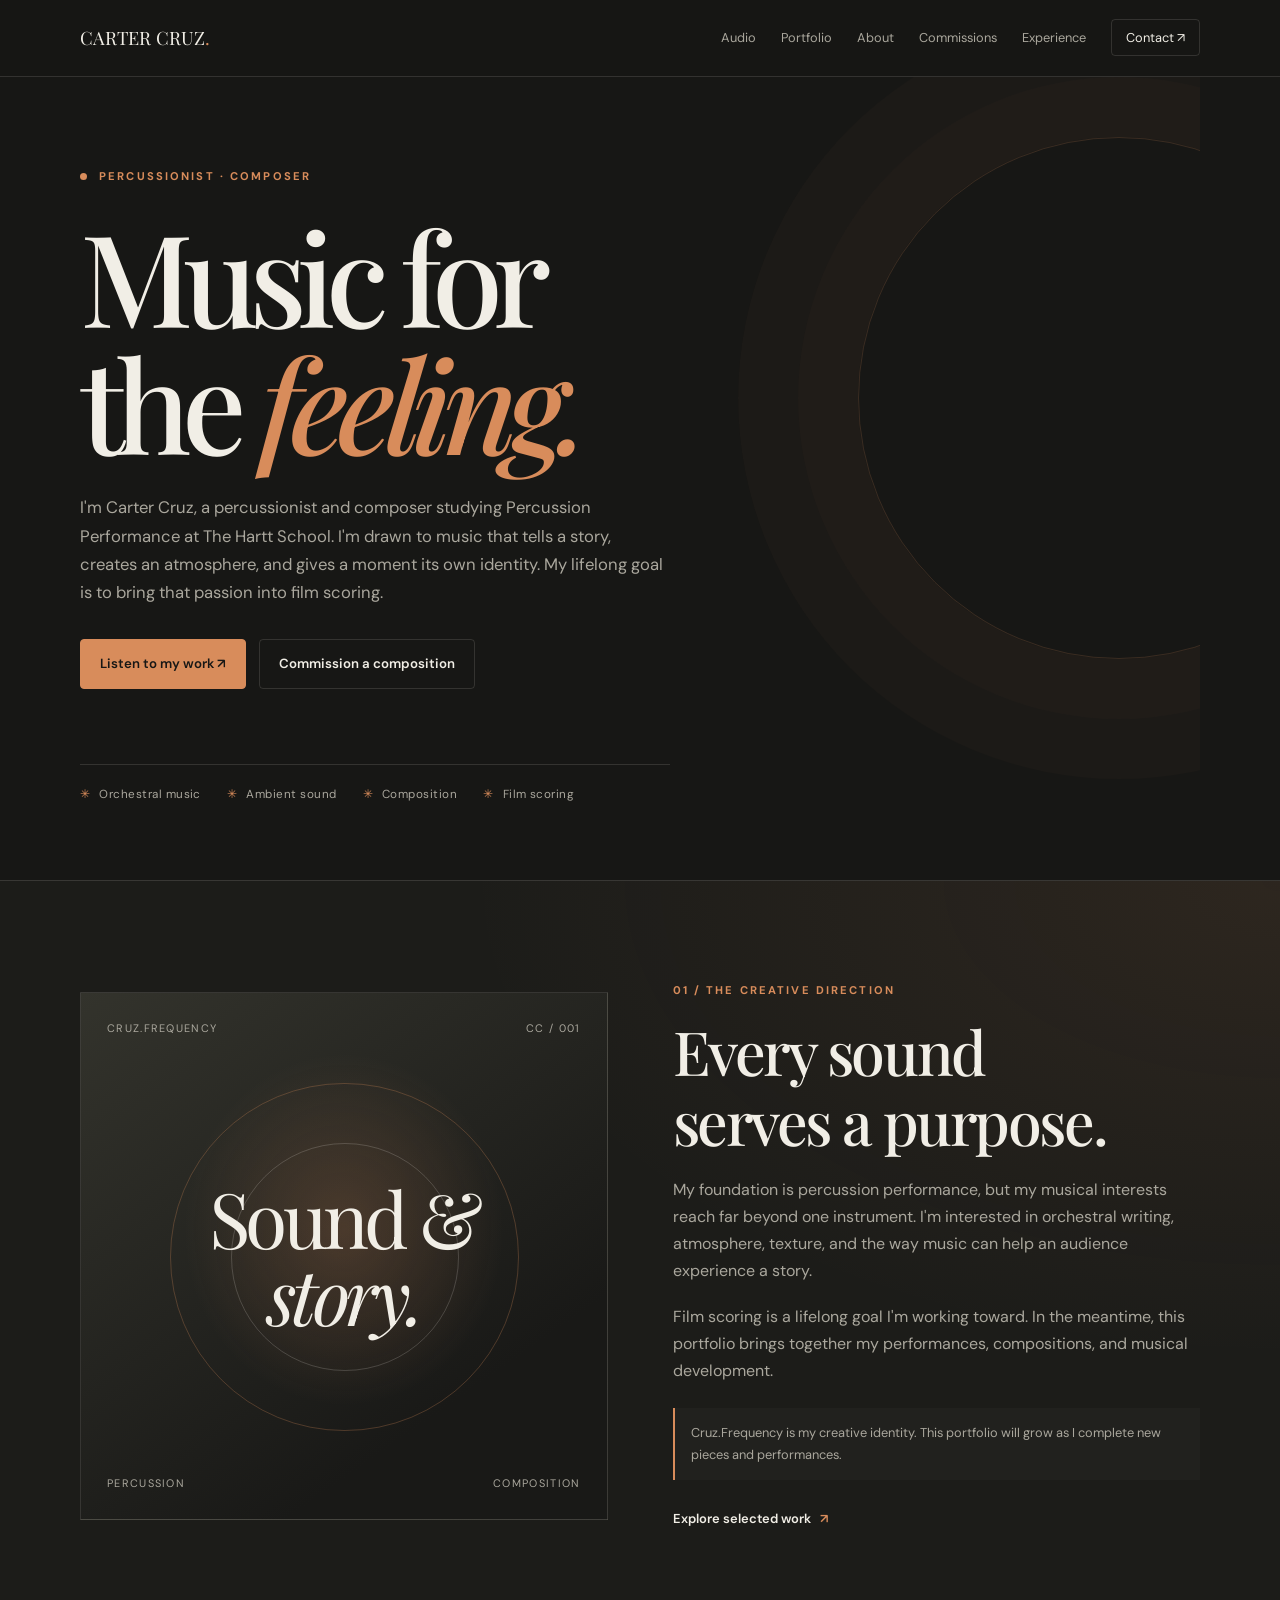
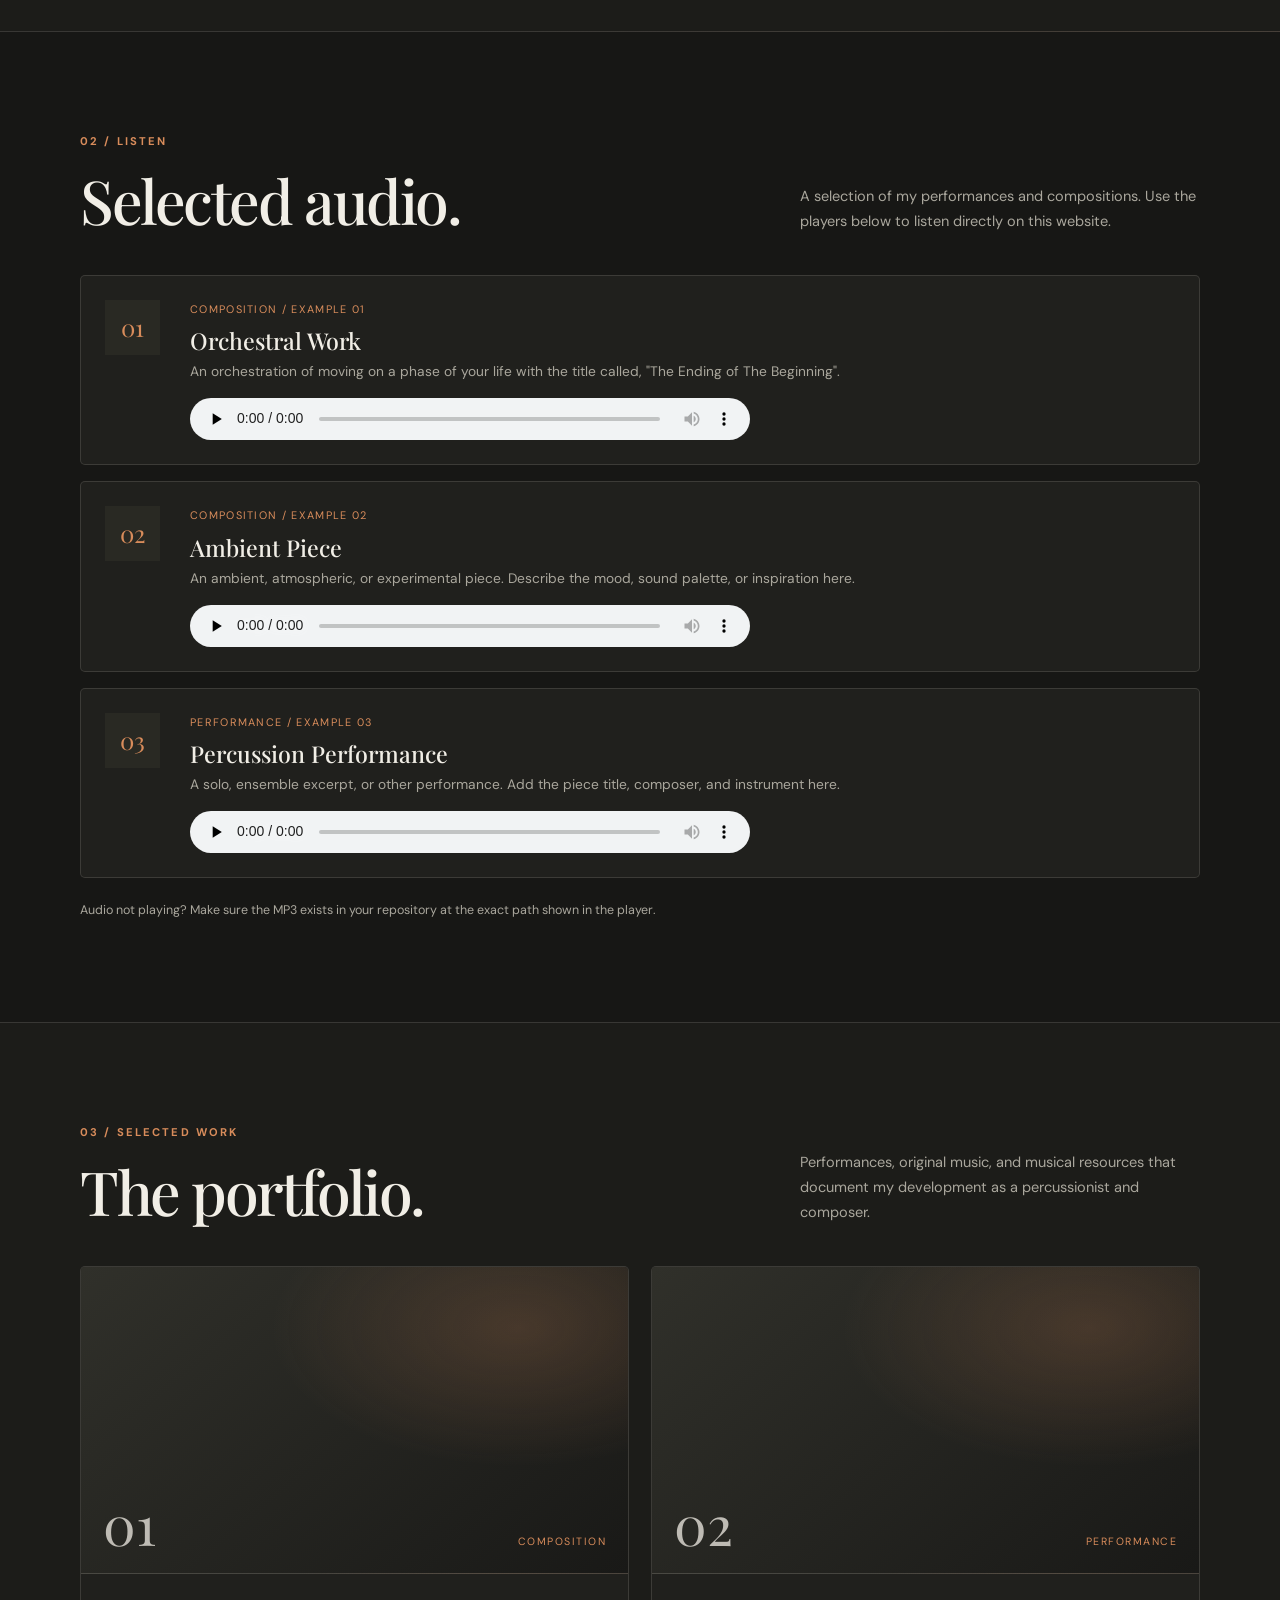
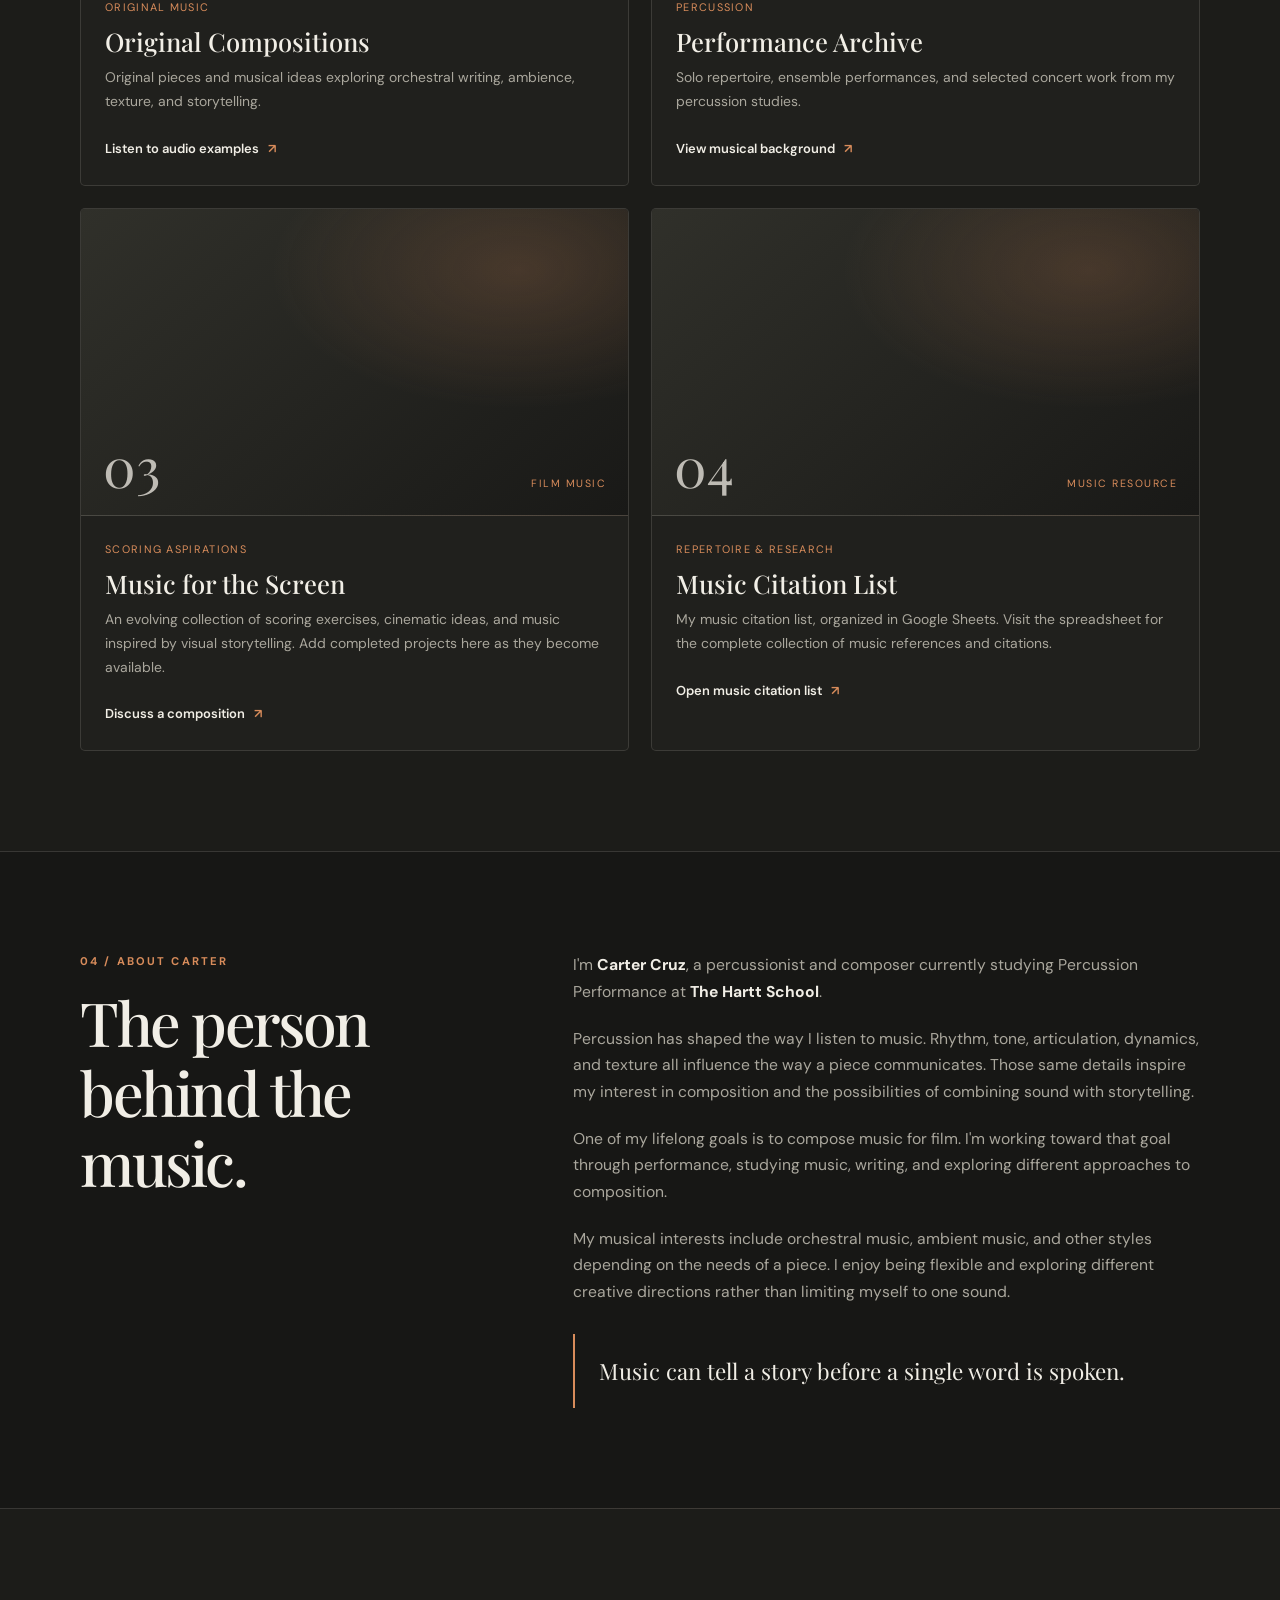
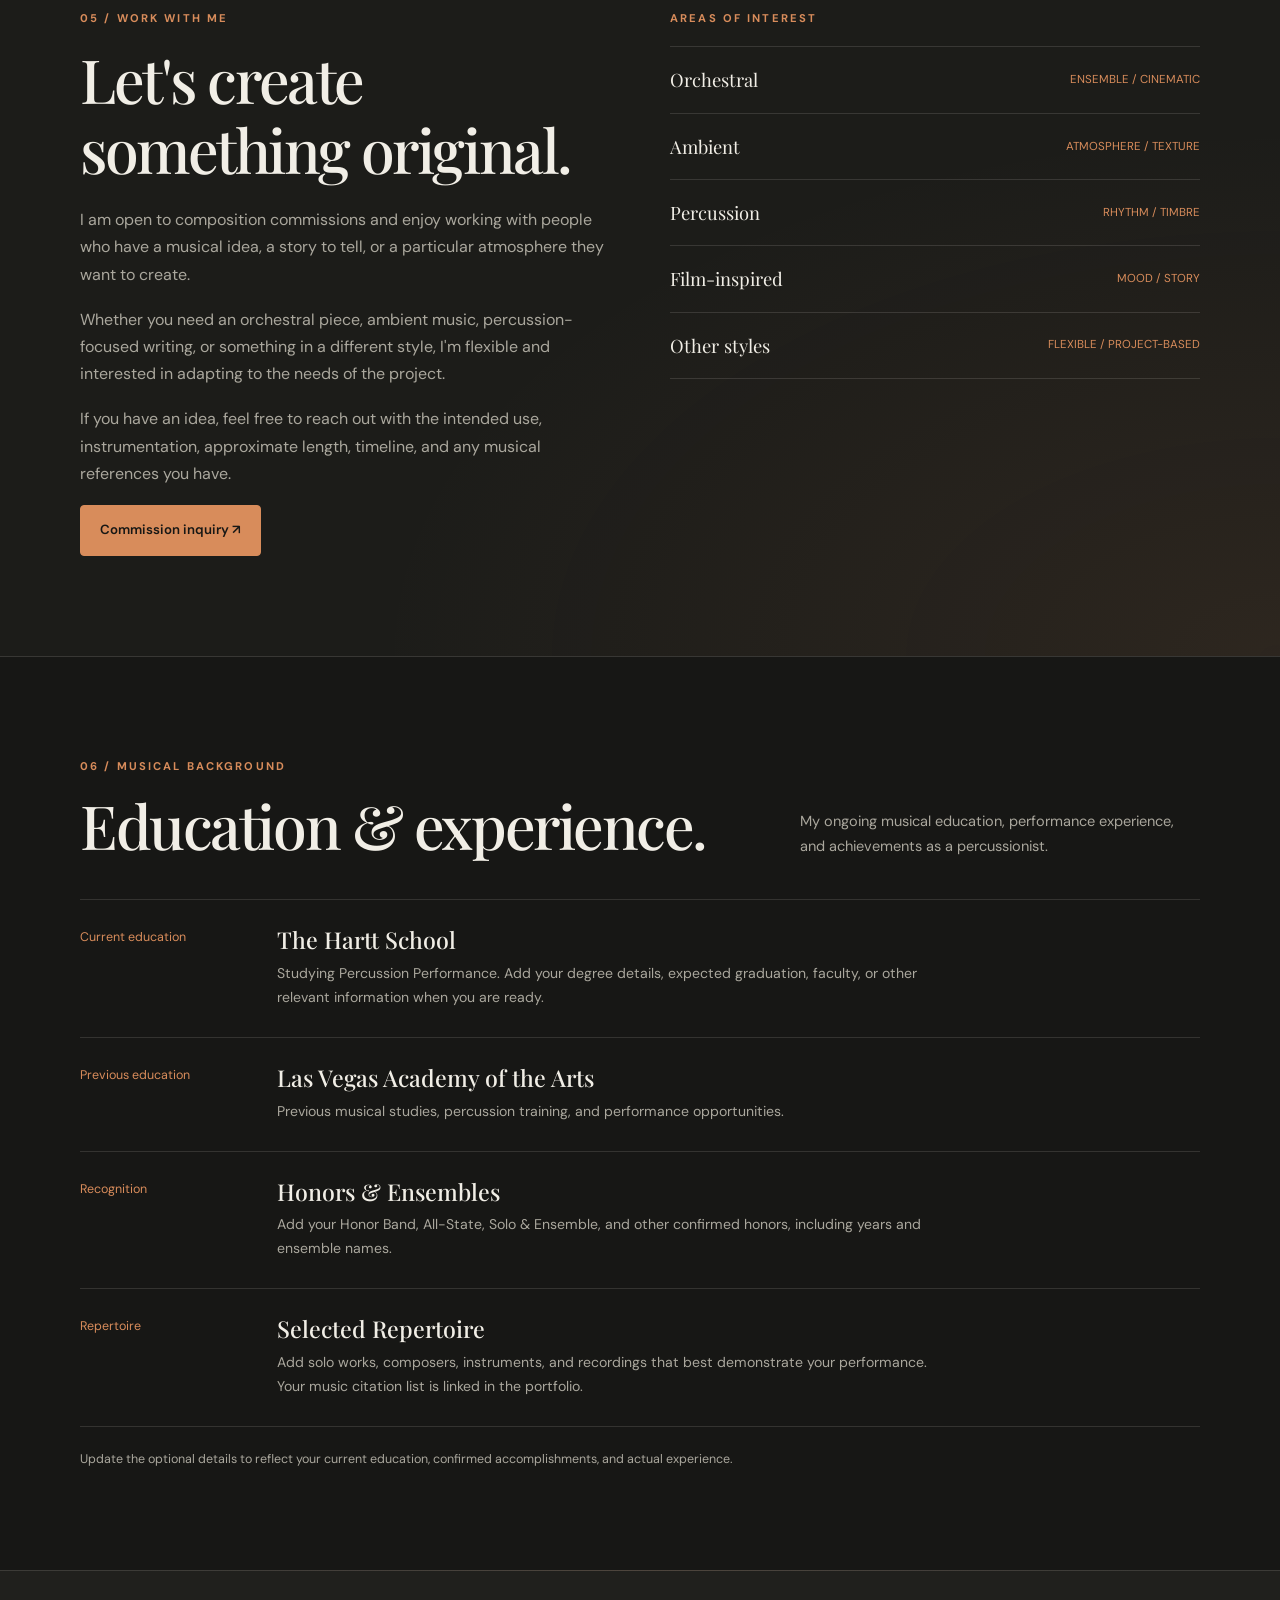
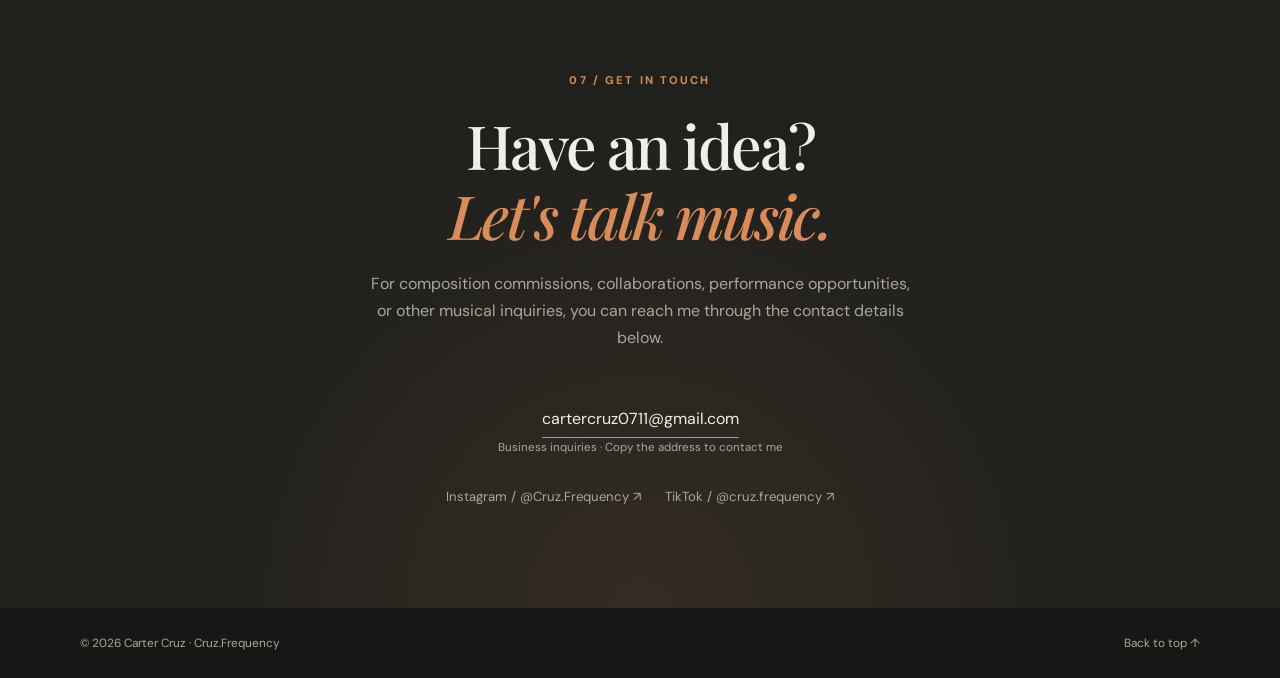
==== index.html @ 3d6b739b "Revise audio description for orchestral work Updated the description of the orchestral piece to refl" ====
<!DOCTYPE html>
<html lang="en">
<head>
  <meta charset="UTF-8">
  <meta name="viewport" content="width=device-width, initial-scale=1">
  <meta name="theme-color" content="#171715">

  <title>Carter Cruz | Percussionist & Composer</title>
  <meta name="description" content="Carter Cruz is a percussionist and composer studying at The Hartt School, exploring orchestral music, composition, and a future in film scoring.">

  <link rel="preconnect" href="https://fonts.googleapis.com">
  <link rel="preconnect" href="https://fonts.gstatic.com" crossorigin>
  <link href="https://fonts.googleapis.com/css2?family=DM+Sans:wght@400;500;600;700&family=Playfair+Display:ital,wght@0,500;0,600;0,700;1,500&display=swap" rel="stylesheet">

  <style>
    :root {
      --bg: #171715;
      --surface: #20201d;
      --surface2: #292923;
      --text: #f1eee6;
      --muted: #aaa79d;
      --accent: #d88c5b;
      --line: rgba(241,238,230,.13);
      --serif: "Playfair Display", Georgia, serif;
      --sans: "DM Sans", sans-serif;
      --width: 1120px;
    }

    * { box-sizing: border-box; margin: 0; padding: 0; }

    html {
      scroll-behavior: smooth;
      scroll-padding-top: 90px;
    }

    body {
      background: var(--bg);
      color: var(--text);
      font-family: var(--sans);
      line-height: 1.7;
      -webkit-font-smoothing: antialiased;
    }

    a { color: inherit; text-decoration: none; }

    a:focus-visible, button:focus-visible {
      outline: 2px solid var(--accent);
      outline-offset: 5px;
    }

    .container {
      width: min(var(--width), calc(100% - 48px));
      margin-inline: auto;
    }

    .eyebrow {
      color: var(--accent);
      text-transform: uppercase;
      letter-spacing: .19em;
      font-size: .7rem;
      font-weight: 700;
    }

    h1, h2, h3 { font-weight: 500; line-height: 1.15; }
    h1, h2, .serif { font-family: var(--serif); }

    h2 {
      font-size: clamp(2.2rem, 5vw, 3.8rem);
      letter-spacing: -.04em;
    }

    .section { padding: 100px 0; }
    .muted { color: var(--muted); }
    .accent { color: var(--accent); }

    /* Navigation */

    .site-header {
      position: sticky;
      top: 0;
      z-index: 10;
      background: rgba(23,23,21,.94);
      backdrop-filter: blur(16px);
      border-bottom: 1px solid var(--line);
    }

    .nav {
      min-height: 76px;
      display: flex;
      align-items: center;
      justify-content: space-between;
      gap: 24px;
    }

    .brand {
      font-family: var(--serif);
      font-size: 1.15rem;
      white-space: nowrap;
    }

    .brand span { color: var(--accent); }

    .nav-links {
      display: flex;
      align-items: center;
      gap: 25px;
      list-style: none;
      color: var(--muted);
      font-size: .8rem;
    }

    .nav-links a:hover, .social-link:hover { color: var(--accent); }

    .nav-links .nav-contact {
      border: 1px solid var(--line);
      padding: 9px 14px;
      border-radius: 4px;
      color: var(--text);
    }

    .menu-toggle {
      display: none;
      border: 1px solid var(--line);
      border-radius: 4px;
      padding: 8px 12px;
      background: transparent;
      color: var(--text);
      cursor: pointer;
    }

    /* Hero */

    .hero {
      min-height: 680px;
      display: flex;
      align-items: center;
      position: relative;
      overflow: hidden;
      padding-top: 90px;
      padding-bottom: 75px;
    }

    .hero::before {
      content: "";
      position: absolute;
      width: 520px;
      height: 520px;
      right: -180px;
      top: 60px;
      border: 1px solid rgba(216,140,91,.18);
      border-radius: 50%;
      box-shadow: 0 0 0 60px rgba(216,140,91,.025),
                  0 0 0 120px rgba(216,140,91,.018);
      pointer-events: none;
    }

    .hero-content { max-width: 900px; position: relative; z-index: 1; }

    .hero-kicker {
      display: flex;
      align-items: center;
      gap: 12px;
      margin-bottom: 26px;
    }

    .status-dot {
      width: 7px;
      height: 7px;
      background: var(--accent);
      border-radius: 50%;
    }

    .hero h1 {
      font-size: clamp(4rem, 10vw, 8rem);
      letter-spacing: -.075em;
      line-height: .99;
      margin-bottom: 28px;
    }

    .hero h1 em, .contact h2 em {
      color: var(--accent);
      font-weight: 500;
    }

    .hero-description {
      max-width: 590px;
      color: var(--muted);
      font-size: 1.04rem;
      margin-bottom: 32px;
    }

    .button-row {
      display: flex;
      flex-wrap: wrap;
      align-items: center;
      gap: 13px;
    }

    .button {
      display: inline-flex;
      align-items: center;
      justify-content: center;
      gap: 10px;
      padding: 13px 19px;
      border: 1px solid var(--line);
      border-radius: 4px;
      font-size: .83rem;
      font-weight: 600;
      transition: transform .2s, background .2s;
    }

    .button:hover { transform: translateY(-2px); }

    .button-primary {
      background: var(--accent);
      color: #171715;
      border-color: var(--accent);
    }

    .button-primary:hover { background: #e8a476; }

    .hero-bottom {
      margin-top: 75px;
      padding-top: 20px;
      border-top: 1px solid var(--line);
      display: flex;
      flex-wrap: wrap;
      gap: 15px 26px;
    }

    .hero-bottom span {
      color: var(--muted);
      font-size: .73rem;
      letter-spacing: .04em;
    }

    .hero-bottom span::before {
      content: "✳";
      color: var(--accent);
      margin-right: 9px;
    }

    /* Section headings */

    .section-heading {
      display: flex;
      align-items: end;
      justify-content: space-between;
      gap: 28px;
      margin-bottom: 40px;
    }

    .section-heading h2 { margin-top: 14px; }

    .section-heading > p {
      max-width: 400px;
      color: var(--muted);
      font-size: .91rem;
    }

    /* Featured composition */

    .featured {
      background:
        radial-gradient(ellipse at 100% 0%, rgba(216,140,91,.09), transparent 45%),
        #1c1c19;
      border-block: 1px solid var(--line);
    }

    .featured-grid {
      display: grid;
      grid-template-columns: 1fr 1fr;
      gap: 65px;
      align-items: center;
    }

    .featured-art {
      aspect-ratio: 1 / 1;
      padding: 26px;
      display: flex;
      flex-direction: column;
      justify-content: space-between;
      position: relative;
      overflow: hidden;
      background:
        radial-gradient(ellipse at 50% 45%, rgba(216,140,91,.22), transparent 43%),
        linear-gradient(145deg, #33332c, #191917 75%);
      border: 1px solid var(--line);
    }

    .featured-art::before, .featured-art::after {
      content: "";
      position: absolute;
      width: 66%;
      aspect-ratio: 1;
      left: 17%;
      top: 17%;
      border: 1px solid rgba(216,140,91,.27);
      border-radius: 50%;
    }

    .featured-art::after {
      width: 43%;
      left: 28.5%;
      top: 28.5%;
      border-color: rgba(241,238,230,.18);
    }

    .art-top, .art-bottom {
      position: relative;
      z-index: 1;
      display: flex;
      justify-content: space-between;
      gap: 12px;
      color: var(--muted);
      font-size: .68rem;
      letter-spacing: .12em;
      text-transform: uppercase;
    }

    .art-center {
      position: relative;
      z-index: 1;
      font-family: var(--serif);
      font-size: clamp(2.7rem, 6vw, 5rem);
      line-height: 1;
      letter-spacing: -.06em;
      text-align: center;
    }

    .featured-copy h2 { margin: 16px 0 20px; }

    .featured-copy > p:not(.eyebrow) {
      color: var(--muted);
      margin-bottom: 18px;
    }

    .note {
      margin: 24px 0;
      padding: 14px 16px;
      background: rgba(255,255,255,.025);
      border-left: 2px solid var(--accent);
      color: var(--muted);
      font-size: .8rem;
    }

    /* Audio portfolio */

    .audio-list {
      display: grid;
      grid-template-columns: 1fr;
      gap: 16px;
    }

    .audio-card {
      display: grid;
      grid-template-columns: 65px 1fr;
      gap: 20px;
      padding: 24px;
      background: var(--surface);
      border: 1px solid var(--line);
      border-radius: 5px;
      align-items: start;
    }

    .audio-number {
      width: 55px;
      height: 55px;
      display: grid;
      place-items: center;
      background: var(--surface2);
      color: var(--accent);
      font-family: var(--serif);
      font-size: 1.5rem;
    }

    .audio-info h3 {
      font-family: var(--serif);
      font-size: 1.45rem;
      margin-bottom: 5px;
    }

    .audio-meta {
      color: var(--accent);
      font-size: .68rem;
      letter-spacing: .12em;
      text-transform: uppercase;
      margin-bottom: 10px;
    }

    .audio-info > p:not(.audio-meta) {
      color: var(--muted);
      font-size: .86rem;
      margin-bottom: 15px;
    }

    audio {
      display: block;
      width: 100%;
      max-width: 560px;
      height: 42px;
      accent-color: var(--accent);
    }

    .audio-help {
      color: var(--muted);
      font-size: .78rem;
      margin-top: 22px;
    }

    /* General project cards */

    .portfolio {
      background: #1c1c19;
      border-block: 1px solid var(--line);
    }

    .project-grid {
      display: grid;
      grid-template-columns: repeat(2, minmax(0, 1fr));
      gap: 22px;
    }

    .project {
      overflow: hidden;
      background: var(--surface);
      border: 1px solid var(--line);
      border-radius: 5px;
      transition: border-color .2s, transform .2s;
    }

    .project:hover {
      border-color: rgba(216,140,91,.55);
      transform: translateY(-3px);
    }

    .project-art {
      aspect-ratio: 16 / 9;
      padding: 22px;
      display: flex;
      align-items: end;
      justify-content: space-between;
      background:
        radial-gradient(ellipse at 80% 20%, rgba(216,140,91,.2), transparent 40%),
        linear-gradient(140deg, #30302a, #191917);
      border-bottom: 1px solid var(--line);
    }

    .project-number {
      font-family: var(--serif);
      font-size: 3.4rem;
      line-height: 1;
      color: rgba(241,238,230,.75);
    }

    .project-type {
      color: var(--accent);
      font-size: .66rem;
      letter-spacing: .14em;
      text-transform: uppercase;
    }

    .project-body { padding: 24px; }

    .project-meta {
      color: var(--accent);
      font-size: .68rem;
      letter-spacing: .12em;
      text-transform: uppercase;
    }

    .project h3 {
      font-family: var(--serif);
      font-size: 1.6rem;
      margin: 10px 0;
    }

    .project-body > p:not(.project-meta) {
      color: var(--muted);
      font-size: .87rem;
      margin-bottom: 20px;
    }

    .text-link {
      display: inline-flex;
      align-items: center;
      gap: 9px;
      font-size: .81rem;
      font-weight: 600;
    }

    .text-link span {
      color: var(--accent);
      transition: transform .2s;
    }

    .text-link:hover span { transform: translateX(4px); }

    /* About */

    .about-grid {
      display: grid;
      grid-template-columns: .8fr 1.2fr;
      gap: 75px;
      align-items: start;
    }

    .about-copy p {
      color: var(--muted);
      font-size: .98rem;
      margin-bottom: 20px;
    }

    .about-copy strong { color: var(--text); }

    .about-quote {
      margin-top: 28px;
      padding: 20px 0 20px 24px;
      border-left: 2px solid var(--accent);
      font-family: var(--serif);
      font-size: 1.4rem;
      line-height: 1.55;
    }

    /* Commissions */

    .commissions {
      background:
        radial-gradient(ellipse at 100% 100%, rgba(216,140,91,.09), transparent 50%),
        #1c1c19;
      border-block: 1px solid var(--line);
    }

    .commission-grid {
      display: grid;
      grid-template-columns: 1fr 1fr;
      gap: 60px;
      align-items: start;
    }

    .commission-copy h2 { margin: 16px 0 22px; }

    .commission-copy > p:not(.eyebrow) {
      color: var(--muted);
      margin-bottom: 18px;
    }

    .specialty-list {
      display: grid;
      gap: 0;
      border-top: 1px solid var(--line);
    }

    .specialty {
      padding: 17px 0;
      border-bottom: 1px solid var(--line);
      display: flex;
      justify-content: space-between;
      align-items: center;
      gap: 15px;
    }

    .specialty span:first-child {
      font-family: var(--serif);
      font-size: 1.15rem;
    }

    .specialty span:last-child {
      color: var(--accent);
      font-size: .72rem;
      text-align: right;
    }

    /* Experience */

    .experience-list { border-top: 1px solid var(--line); }

    .experience-item {
      display: grid;
      grid-template-columns: 165px 1fr;
      gap: 32px;
      padding: 27px 0;
      border-bottom: 1px solid var(--line);
    }

    .experience-label {
      color: var(--accent);
      font-size: .78rem;
    }

    .experience-item h3 {
      font-family: var(--serif);
      font-size: 1.45rem;
      margin-bottom: 8px;
    }

    .experience-item p {
      color: var(--muted);
      font-size: .88rem;
      max-width: 680px;
    }

    .credentials-note {
      margin-top: 22px;
      color: var(--muted);
      font-size: .78rem;
    }

    /* Contact */

    .contact {
      background:
        radial-gradient(ellipse at 50% 100%, rgba(216,140,91,.11), transparent 55%),
        #20201d;
      border-top: 1px solid var(--line);
      text-align: center;
    }

    .contact-inner { max-width: 750px; margin: auto; }

    .contact h2 { margin: 20px 0; }

    .contact-inner > p:not(.eyebrow) {
      max-width: 550px;
      margin: 0 auto 26px;
      color: var(--muted);
    }

    .contact .button-row { justify-content: center; }

    .business-email {
      display: inline-block;
      color: var(--text);
      border-bottom: 1px solid var(--accent);
      padding: 5px 0;
      margin-top: 23px;
      font-size: 1rem;
      user-select: text;
      overflow-wrap: anywhere;
    }

    .email-caption {
      color: var(--muted);
      font-size: .72rem;
      margin-top: 6px;
    }

    .social-links {
      display: flex;
      flex-wrap: wrap;
      justify-content: center;
      gap: 24px;
      margin-top: 28px;
    }

    .social-link {
      color: var(--muted);
      font-size: .82rem;
    }

    /* Footer */

    footer {
      padding: 25px 0;
      color: var(--muted);
      font-size: .74rem;
    }

    .footer-inner {
      display: flex;
      align-items: center;
      justify-content: space-between;
      gap: 20px;
    }

    .footer-inner a:hover { color: var(--accent); }

    /* Mobile */

    @media (max-width: 760px) {
      .container { width: calc(100% - 36px); }
      .section { padding: 72px 0; }
      .nav { min-height: 68px; }

      .menu-toggle { display: block; }

      .nav-links {
        display: none;
        position: absolute;
        top: 68px;
        left: 0;
        right: 0;
        padding: 24px;
        flex-direction: column;
        align-items: stretch;
        gap: 20px;
        background: var(--bg);
        border-bottom: 1px solid var(--line);
      }

      .nav-links.open { display: flex; }
      .nav-links .nav-contact { display: block; text-align: center; }

      .hero { min-height: auto; padding-top: 100px; }

      .hero::before {
        width: 320px;
        height: 320px;
        right: -235px;
        top: 75px;
      }

      .hero h1 { font-size: clamp(3.4rem, 13vw, 5.5rem); }

      .hero-bottom { margin-top: 55px; }

      .section-heading {
        flex-direction: column;
        align-items: start;
      }

      .featured-grid, .commission-grid, .about-grid {
        grid-template-columns: 1fr;
        gap: 32px;
      }

      .featured-art { max-width: 500px; width: 100%; margin: auto; }
      .project-grid { grid-template-columns: 1fr; }

      .audio-card {
        grid-template-columns: 44px 1fr;
        gap: 14px;
        padding: 17px;
      }

      .audio-number {
        width: 42px;
        height: 42px;
        font-size: 1.2rem;
      }

      .experience-item {
        grid-template-columns: 1fr;
        gap: 8px;
      }

      .footer-inner { flex-direction: column; align-items: start; }
    }

    @media (prefers-reduced-motion: reduce) {
      html { scroll-behavior: auto; }
      *, *::before, *::after { transition: none !important; }
    }
  </style>
</head>

<body>

  <header class="site-header">
    <nav class="nav container" aria-label="Main navigation">
      <a class="brand" href="#home">CARTER CRUZ<span>.</span></a>

      <button class="menu-toggle" id="menuToggle"
        aria-expanded="false" aria-controls="navLinks" type="button">
        Menu
      </button>

      <ul class="nav-links" id="navLinks">
        <li><a href="#studio">Audio</a></li>
        <li><a href="#portfolio">Portfolio</a></li>
        <li><a href="#about">About</a></li>
        <li><a href="#commissions">Commissions</a></li>
        <li><a href="#experience">Experience</a></li>
        <li><a class="nav-contact" href="#contact">Contact ↗</a></li>
      </ul>
    </nav>
  </header>

  <main>

    <!-- HERO -->
    <section class="hero container" id="home">
      <div class="hero-content">
        <div class="hero-kicker eyebrow">
          <span class="status-dot"></span>
          Percussionist · Composer
        </div>

        <h1>
          Music for<br>
          the <em>feeling.</em>
        </h1>

        <p class="hero-description">
          I'm Carter Cruz, a percussionist and composer studying
          Percussion Performance at The Hartt School. I'm drawn to
          music that tells a story, creates an atmosphere, and gives
          a moment its own identity. My lifelong goal is to bring
          that passion into film scoring.
        </p>

        <div class="button-row">
          <a class="button button-primary" href="#studio">
            Listen to my work ↗
          </a>
          <a class="button" href="#commissions">
            Commission a composition
          </a>
        </div>

        <div class="hero-bottom">
          <span>Orchestral music</span>
          <span>Ambient sound</span>
          <span>Composition</span>
          <span>Film scoring</span>
        </div>
      </div>
    </section>

    <!-- FEATURED INTRODUCTION -->
    <section class="section featured">
      <div class="container featured-grid">
        <div class="featured-art" aria-label="Abstract portfolio artwork">
          <div class="art-top">
            <span>Cruz.Frequency</span>
            <span>CC / 001</span>
          </div>
          <div class="art-center">Sound &<br><em>story.</em></div>
          <div class="art-bottom">
            <span>Percussion</span>
            <span>Composition</span>
          </div>
        </div>

        <div class="featured-copy">
          <p class="eyebrow">01 / The creative direction</p>
          <h2>Every sound<br>serves a purpose.</h2>

          <p>
            My foundation is percussion performance, but my musical
            interests reach far beyond one instrument. I'm interested
            in orchestral writing, atmosphere, texture, and the way
            music can help an audience experience a story.
          </p>

          <p>
            Film scoring is a lifelong goal I'm working toward.
            In the meantime, this portfolio brings together my
            performances, compositions, and musical development.
          </p>

          <div class="note">
            Cruz.Frequency is my creative identity. This portfolio
            will grow as I complete new pieces and performances.
          </div>

          <a class="text-link" href="#portfolio">
            Explore selected work <span>↗</span>
          </a>
        </div>
      </div>
    </section>

    <!-- AUDIO PLAYERS -->
    <section class="section container" id="studio">
      <div class="section-heading">
        <div>
          <p class="eyebrow">02 / Listen</p>
          <h2>Selected audio.</h2>
        </div>
        <p>
          A selection of my performances and compositions.
          Use the players below to listen directly on this website.
        </p>
      </div>

      <div class="audio-list">

        <!-- AUDIO EXAMPLE 1
             Put your MP3 in the audio folder.
             Change the src filename to match your file. -->
        <article class="audio-card">
          <div class="audio-number">01</div>
          <div class="audio-info">
            <p class="audio-meta">Composition / Example 01</p>
            <h3>Orchestral Work</h3>
            <p>
              An orchestration of moving on a phase of your life
              with the title called, "The Ending of The Beginning".
            </p>
            <audio controls preload="none">
              <source src="The Ending of The Beginning.mp3" type="audio/mpeg">
              Your browser does not support audio playback.
              <a href="audio/orchestral-example.mp3">Play or download the audio</a>.
            </audio>
          </div>
        </article>

        <!-- AUDIO EXAMPLE 2 -->
        <article class="audio-card">
          <div class="audio-number">02</div>
          <div class="audio-info">
            <p class="audio-meta">Composition / Example 02</p>
            <h3>Ambient Piece</h3>
            <p>
              An ambient, atmospheric, or experimental piece.
              Describe the mood, sound palette, or inspiration here.
            </p>
            <audio controls preload="none">
              <source src="audio/ambient-example.mp3" type="audio/mpeg">
              Your browser does not support audio playback.
              <a href="audio/ambient-example.mp3">Play or download the audio</a>.
            </audio>
          </div>
        </article>

        <!-- AUDIO EXAMPLE 3 -->
        <article class="audio-card">
          <div class="audio-number">03</div>
          <div class="audio-info">
            <p class="audio-meta">Performance / Example 03</p>
            <h3>Percussion Performance</h3>
            <p>
              A solo, ensemble excerpt, or other performance.
              Add the piece title, composer, and instrument here.
            </p>
            <audio controls preload="none">
              <source src="audio/percussion-example.mp3" type="audio/mpeg">
              Your browser does not support audio playback.
              <a href="audio/percussion-example.mp3">Play or download the audio</a>.
            </audio>
          </div>
        </article>

      </div>

      <p class="audio-help">
        Audio not playing? Make sure the MP3 exists in your repository
        at the exact path shown in the player.
      </p>
    </section>

    <!-- PORTFOLIO -->
    <section class="section portfolio" id="portfolio">
      <div class="container">
        <div class="section-heading">
          <div>
            <p class="eyebrow">03 / Selected work</p>
            <h2>The portfolio.</h2>
          </div>
          <p>
            Performances, original music, and musical resources
            that document my development as a percussionist and composer.
          </p>
        </div>

        <div class="project-grid">

          <article class="project">
            <div class="project-art">
              <span class="project-number">01</span>
              <span class="project-type">Composition</span>
            </div>
            <div class="project-body">
              <p class="project-meta">Original music</p>
              <h3>Original Compositions</h3>
              <p>
                Original pieces and musical ideas exploring orchestral
                writing, ambience, texture, and storytelling.
              </p>
              <a class="text-link" href="#studio">
                Listen to audio examples <span>↗</span>
              </a>
            </div>
          </article>

          <article class="project">
            <div class="project-art">
              <span class="project-number">02</span>
              <span class="project-type">Performance</span>
            </div>
            <div class="project-body">
              <p class="project-meta">Percussion</p>
              <h3>Performance Archive</h3>
              <p>
                Solo repertoire, ensemble performances, and selected
                concert work from my percussion studies.
              </p>
              <a class="text-link" href="#experience">
                View musical background <span>↗</span>
              </a>
            </div>
          </article>

          <article class="project">
            <div class="project-art">
              <span class="project-number">03</span>
              <span class="project-type">Film music</span>
            </div>
            <div class="project-body">
              <p class="project-meta">Scoring aspirations</p>
              <h3>Music for the Screen</h3>
              <p>
                An evolving collection of scoring exercises, cinematic
                ideas, and music inspired by visual storytelling.
                Add completed projects here as they become available.
              </p>
              <a class="text-link" href="#commissions">
                Discuss a composition <span>↗</span>
              </a>
            </div>
          </article>

          <article class="project">
            <div class="project-art">
              <span class="project-number">04</span>
              <span class="project-type">Music resource</span>
            </div>
            <div class="project-body">
              <p class="project-meta">Repertoire & research</p>
              <h3>Music Citation List</h3>
              <p>
                My music citation list, organized in Google Sheets.
                Visit the spreadsheet for the complete collection
                of music references and citations.
              </p>
              <a class="text-link"
                 href="https://docs.google.com/spreadsheets/d/15oT3SRur-8u9ufpNJPtWyW6r4LO5r2bPsPlDtly7mJk/edit?gid=0#gid=0"
                 target="_blank" rel="noopener noreferrer">
                Open music citation list <span>↗</span>
              </a>
            </div>
          </article>

        </div>
      </div>
    </section>

    <!-- ABOUT -->
    <section class="section container" id="about">
      <div class="about-grid">
        <div>
          <p class="eyebrow">04 / About Carter</p>
          <h2 style="margin-top: 16px;">The person<br>behind the music.</h2>
        </div>

        <div class="about-copy">
          <!-- Expand or rewrite this biography whenever you are ready. -->
          <p>
            I'm <strong>Carter Cruz</strong>, a percussionist and composer
            currently studying Percussion Performance at
            <strong>The Hartt School</strong>.
          </p>

          <p>
            Percussion has shaped the way I listen to music. Rhythm,
            tone, articulation, dynamics, and texture all influence
            the way a piece communicates. Those same details inspire
            my interest in composition and the possibilities of
            combining sound with storytelling.
          </p>

          <p>
            One of my lifelong goals is to compose music for film.
            I'm working toward that goal through performance,
            studying music, writing, and exploring different
            approaches to composition.
          </p>

          <p>
            My musical interests include orchestral music, ambient
            music, and other styles depending on the needs of a piece.
            I enjoy being flexible and exploring different creative
            directions rather than limiting myself to one sound.
          </p>

          <div class="about-quote">
            Music can tell a story before a single word is spoken.
          </div>

          <!-- Add a longer personal biography here when ready. -->
        </div>
      </div>
    </section>

    <!-- COMPOSITIONS & COMMISSIONS -->
    <section class="section commissions" id="commissions">
      <div class="container commission-grid">
        <div class="commission-copy">
          <p class="eyebrow">05 / Work with me</p>
          <h2>Let's create<br>something original.</h2>

          <p>
            I am open to composition commissions and enjoy working
            with people who have a musical idea, a story to tell,
            or a particular atmosphere they want to create.
          </p>

          <p>
            Whether you need an orchestral piece, ambient music,
            percussion-focused writing, or something in a different
            style, I'm flexible and interested in adapting to the
            needs of the project.
          </p>

          <p>
            If you have an idea, feel free to reach out with the
            intended use, instrumentation, approximate length,
            timeline, and any musical references you have.
          </p>

          <a class="button button-primary" href="#contact">
            Commission inquiry ↗
          </a>
        </div>

        <div>
          <p class="eyebrow" style="margin-bottom: 18px;">
            Areas of interest
          </p>

          <div class="specialty-list">
            <div class="specialty">
              <span>Orchestral</span>
              <span>ENSEMBLE / CINEMATIC</span>
            </div>
            <div class="specialty">
              <span>Ambient</span>
              <span>ATMOSPHERE / TEXTURE</span>
            </div>
            <div class="specialty">
              <span>Percussion</span>
              <span>RHYTHM / TIMBRE</span>
            </div>
            <div class="specialty">
              <span>Film-inspired</span>
              <span>MOOD / STORY</span>
            </div>
            <div class="specialty">
              <span>Other styles</span>
              <span>FLEXIBLE / PROJECT-BASED</span>
            </div>
          </div>
        </div>
      </div>
    </section>

    <!-- EDUCATION & EXPERIENCE -->
    <section class="section container" id="experience">
      <div class="section-heading">
        <div>
          <p class="eyebrow">06 / Musical background</p>
          <h2>Education & experience.</h2>
        </div>
        <p>
          My ongoing musical education, performance experience,
          and achievements as a percussionist.
        </p>
      </div>

      <div class="experience-list">

        <article class="experience-item">
          <span class="experience-label">Current education</span>
          <div>
            <h3>The Hartt School</h3>
            <p>
              Studying Percussion Performance. Add your degree
              details, expected graduation, faculty, or other
              relevant information when you are ready.
            </p>
          </div>
        </article>

        <article class="experience-item">
          <span class="experience-label">Previous education</span>
          <div>
            <h3>Las Vegas Academy of the Arts</h3>
            <p>
              Previous musical studies, percussion training,
              and performance opportunities.
            </p>
          </div>
        </article>

        <article class="experience-item">
          <span class="experience-label">Recognition</span>
          <div>
            <h3>Honors & Ensembles</h3>
            <p>
              Add your Honor Band, All-State, Solo & Ensemble,
              and other confirmed honors, including years and
              ensemble names.
            </p>
          </div>
        </article>

        <article class="experience-item">
          <span class="experience-label">Repertoire</span>
          <div>
            <h3>Selected Repertoire</h3>
            <p>
              Add solo works, composers, instruments, and
              recordings that best demonstrate your performance.
              Your music citation list is linked in the portfolio.
            </p>
          </div>
        </article>

      </div>

      <p class="credentials-note">
        Update the optional details to reflect your current
        education, confirmed accomplishments, and actual experience.
      </p>
    </section>

    <!-- CONTACT -->
    <section class="section contact" id="contact">
      <div class="container contact-inner">
        <p class="eyebrow">07 / Get in touch</p>

        <h2>Have an idea?<br><em>Let's talk music.</em></h2>

        <p>
          For composition commissions, collaborations, performance
          opportunities, or other musical inquiries, you can reach
          me through the contact details below.
        </p>

        <div class="business-email">
          cartercruz0711@gmail.com
        </div>

        <p class="email-caption">
          Business inquiries · Copy the address to contact me
        </p>

        <div class="social-links">
          <a class="social-link"
             href="https://www.instagram.com/Cruz.Frequency/"
             target="_blank" rel="noopener noreferrer">
            Instagram / @Cruz.Frequency ↗
          </a>

          <a class="social-link"
             href="https://www.tiktok.com/@cruz.frequency"
             target="_blank" rel="noopener noreferrer">
            TikTok / @cruz.frequency ↗
          </a>
        </div>
      </div>
    </section>

  </main>

  <footer>
    <div class="container footer-inner">
      <p>© <span id="year"></span> Carter Cruz · Cruz.Frequency</p>
      <a href="#home">Back to top ↑</a>
    </div>
  </footer>

  <script>
    const menuToggle = document.getElementById("menuToggle");
    const navLinks = document.getElementById("navLinks");

    menuToggle.addEventListener("click", () => {
      const isOpen = navLinks.classList.toggle("open");
      menuToggle.setAttribute("aria-expanded", String(isOpen));
    });

    navLinks.querySelectorAll("a").forEach((link) => {
      link.addEventListener("click", () => {
        navLinks.classList.remove("open");
        menuToggle.setAttribute("aria-expanded", "false");
      });
    });

    document.getElementById("year").textContent =
      new Date().getFullYear();
  </script>

</body>
</html>
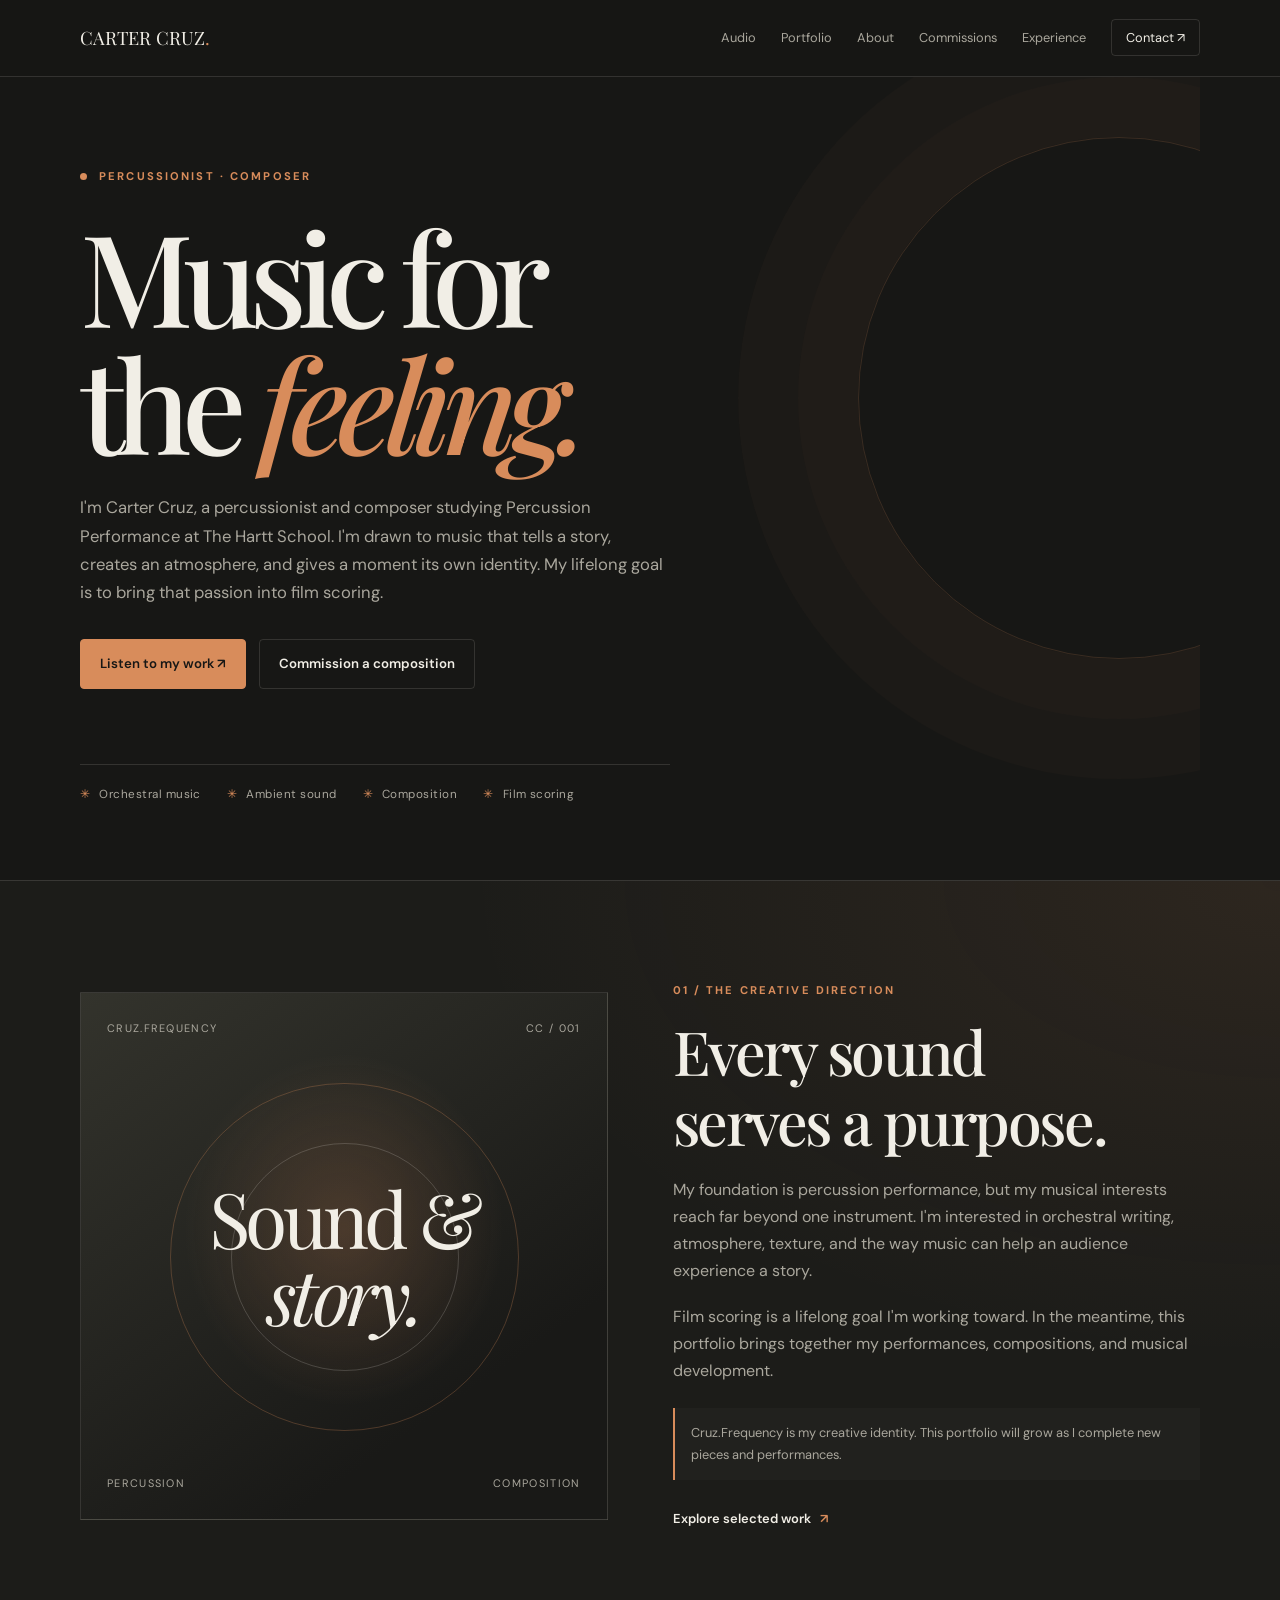
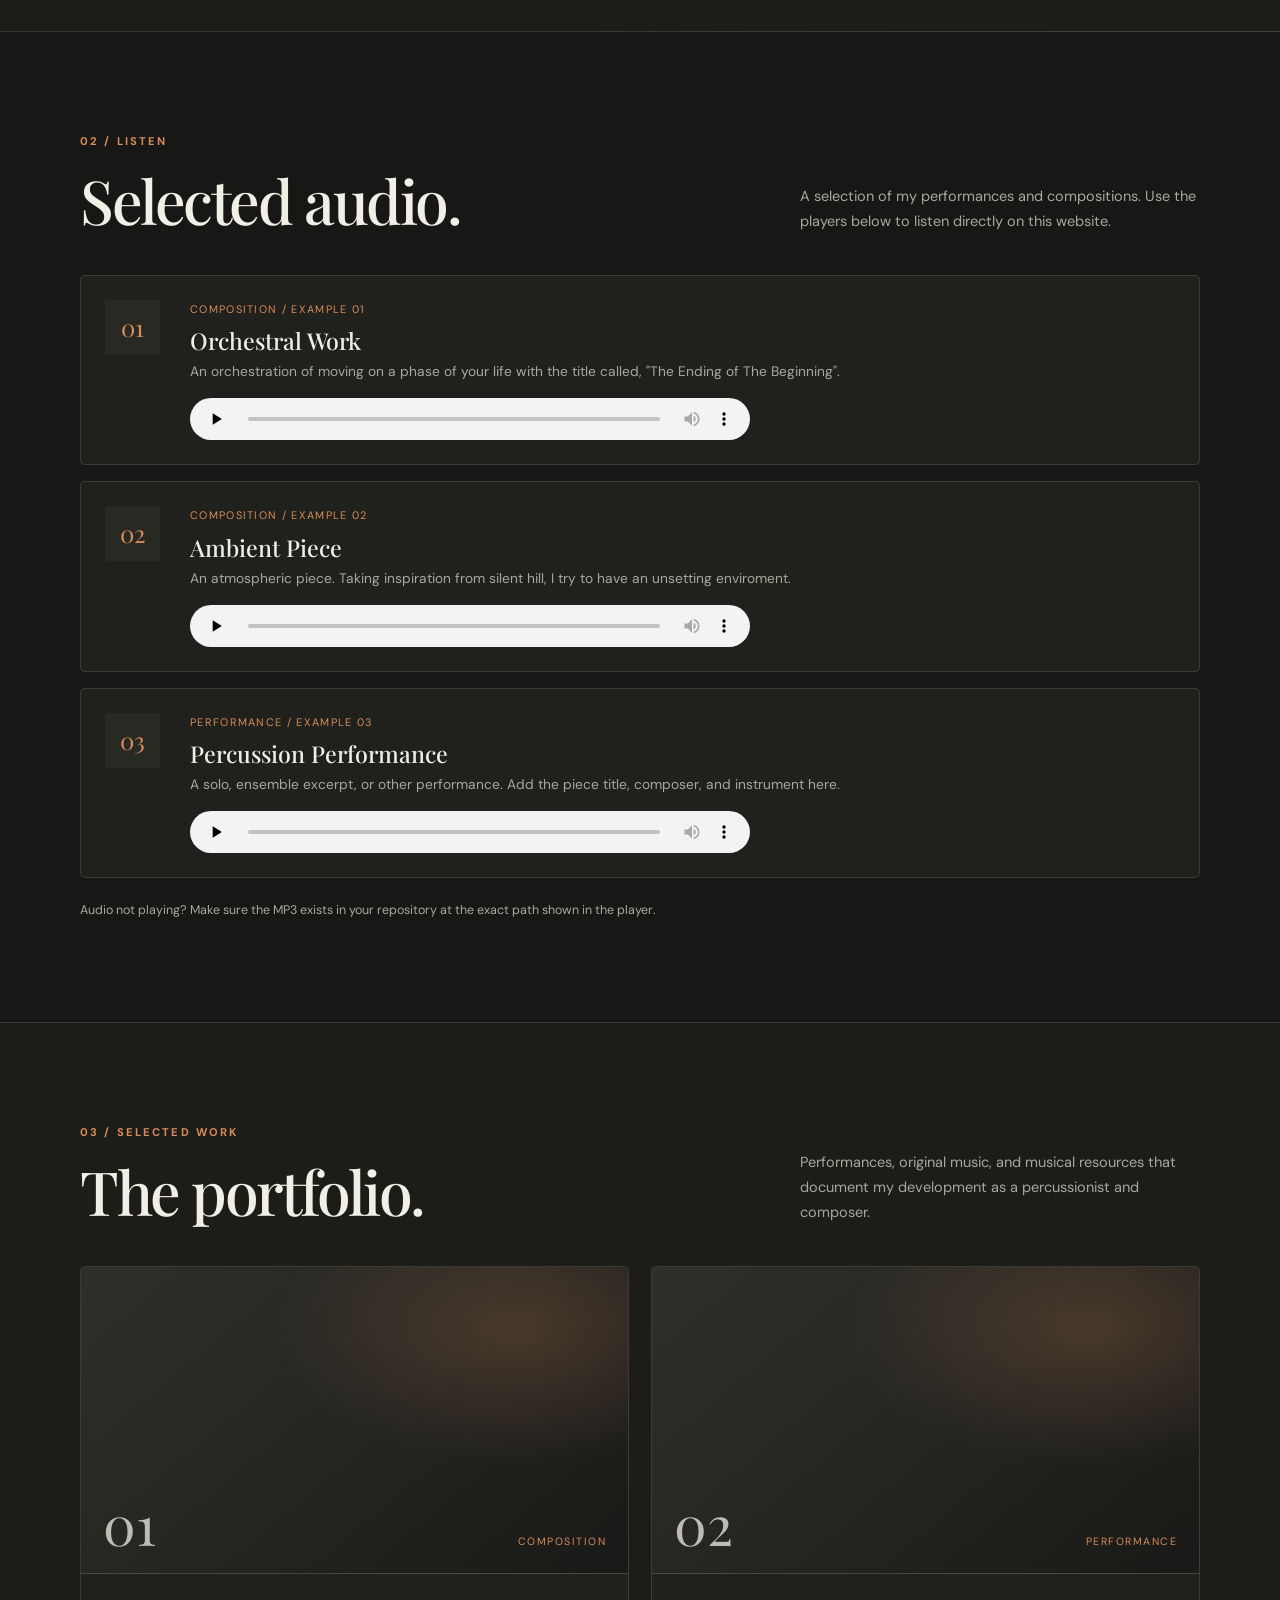
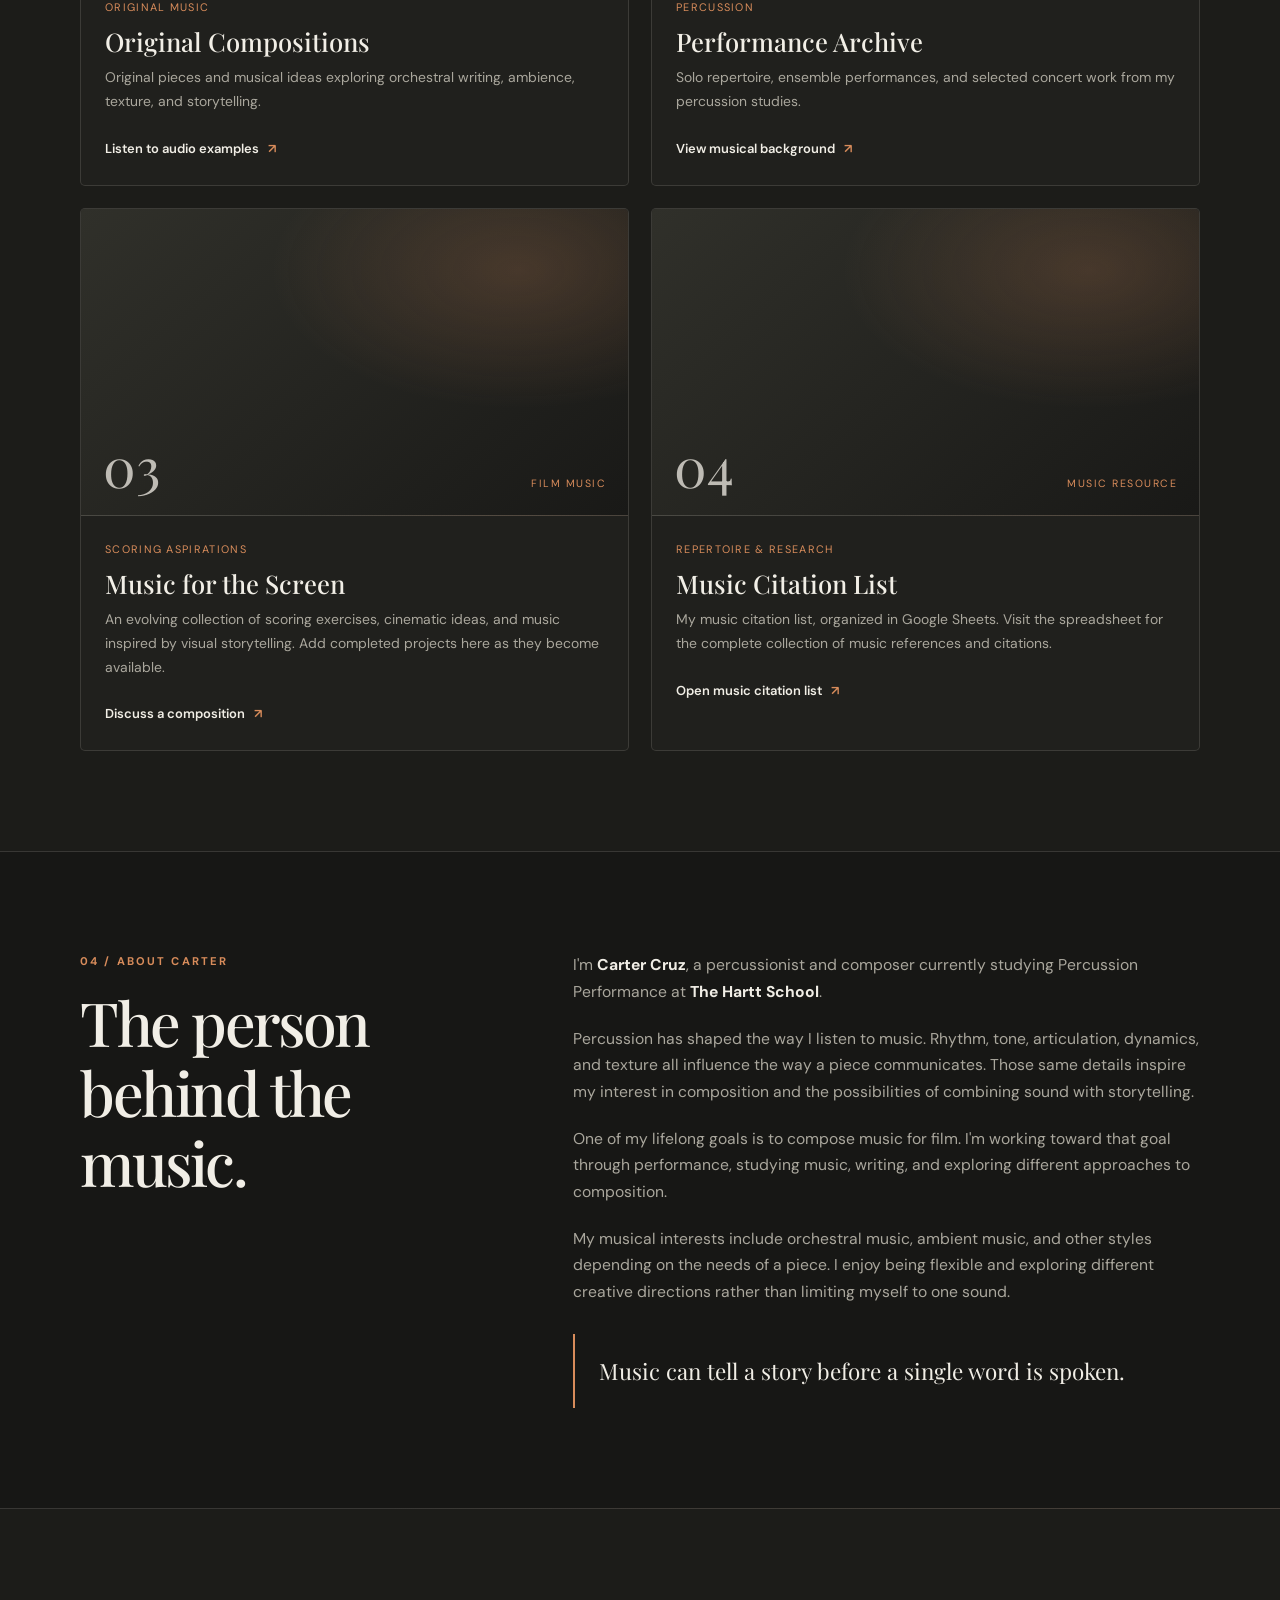
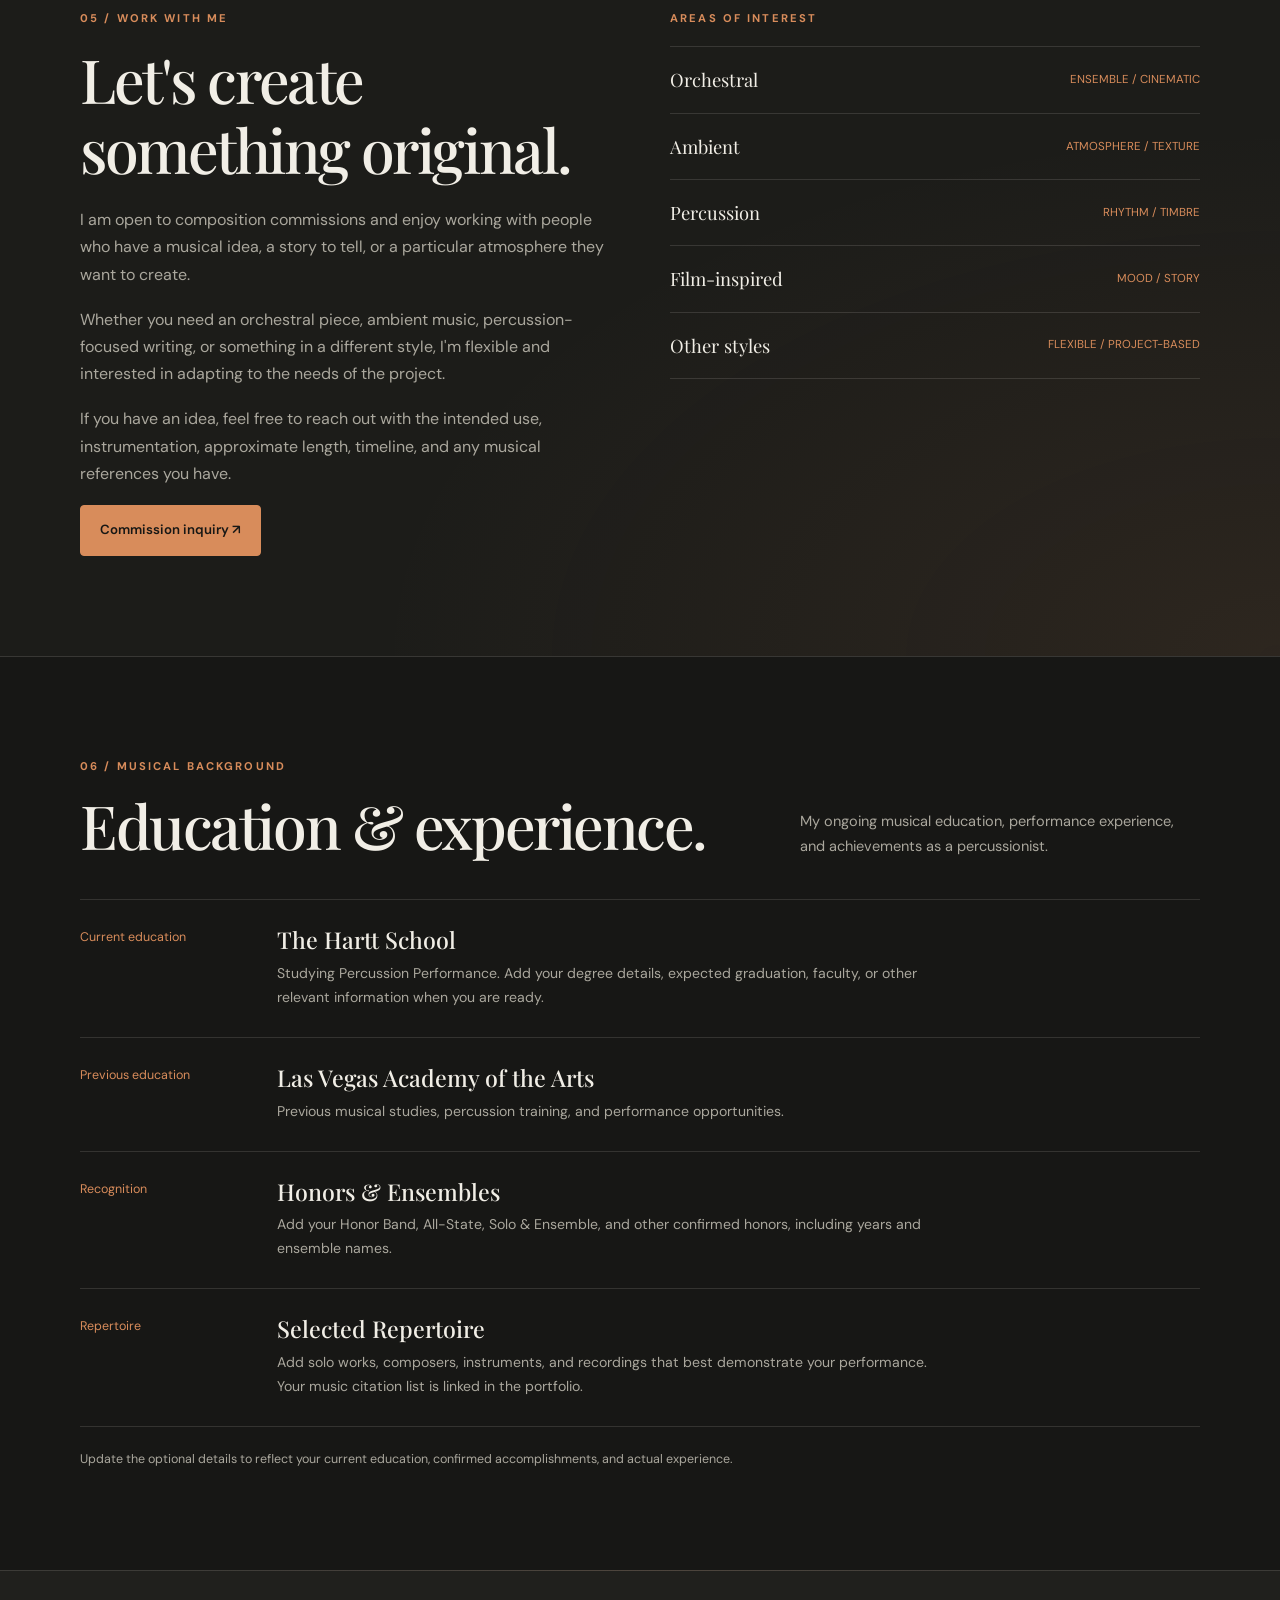
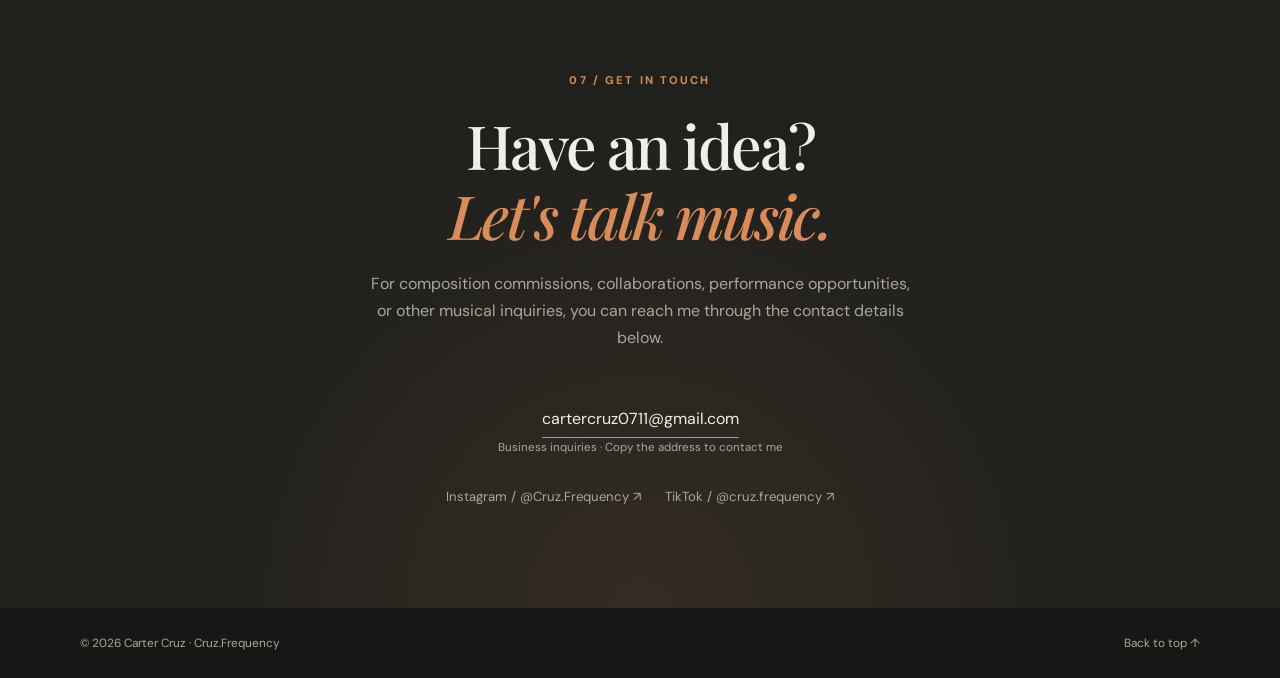
==== commit 1d8f73e3: "Fix audio links and update descriptions in index.html Updated audio source links and descriptions fo" ====
--- a/index.html
+++ b/index.html
@@ -892,7 +892,7 @@
             <audio controls preload="none">
               <source src="The Ending of The Beginning.mp3" type="audio/mpeg">
               Your browser does not support audio playback.
-              <a href="audio/orchestral-example.mp3">Play or download the audio</a>.
+              <a href="The Ending of The Beginning.mp3">Play or download the audio</a>.
             </audio>
           </div>
         </article>
@@ -904,13 +904,13 @@
             <p class="audio-meta">Composition / Example 02</p>
             <h3>Ambient Piece</h3>
             <p>
-              An ambient, atmospheric, or experimental piece.
-              Describe the mood, sound palette, or inspiration here.
+              An atmospheric piece.
+              Taking inspiration from silent hill, I try to have an unsetting enviroment.
             </p>
             <audio controls preload="none">
-              <source src="audio/ambient-example.mp3" type="audio/mpeg">
+              <source src="SOUND_SCARY_AMBIANCE.mp3" type="audio/mpeg">
               Your browser does not support audio playback.
-              <a href="audio/ambient-example.mp3">Play or download the audio</a>.
+              <a href="SOUND_SCARY_AMBIANCE.mp3">Play or download the audio</a>.
             </audio>
           </div>
         </article>
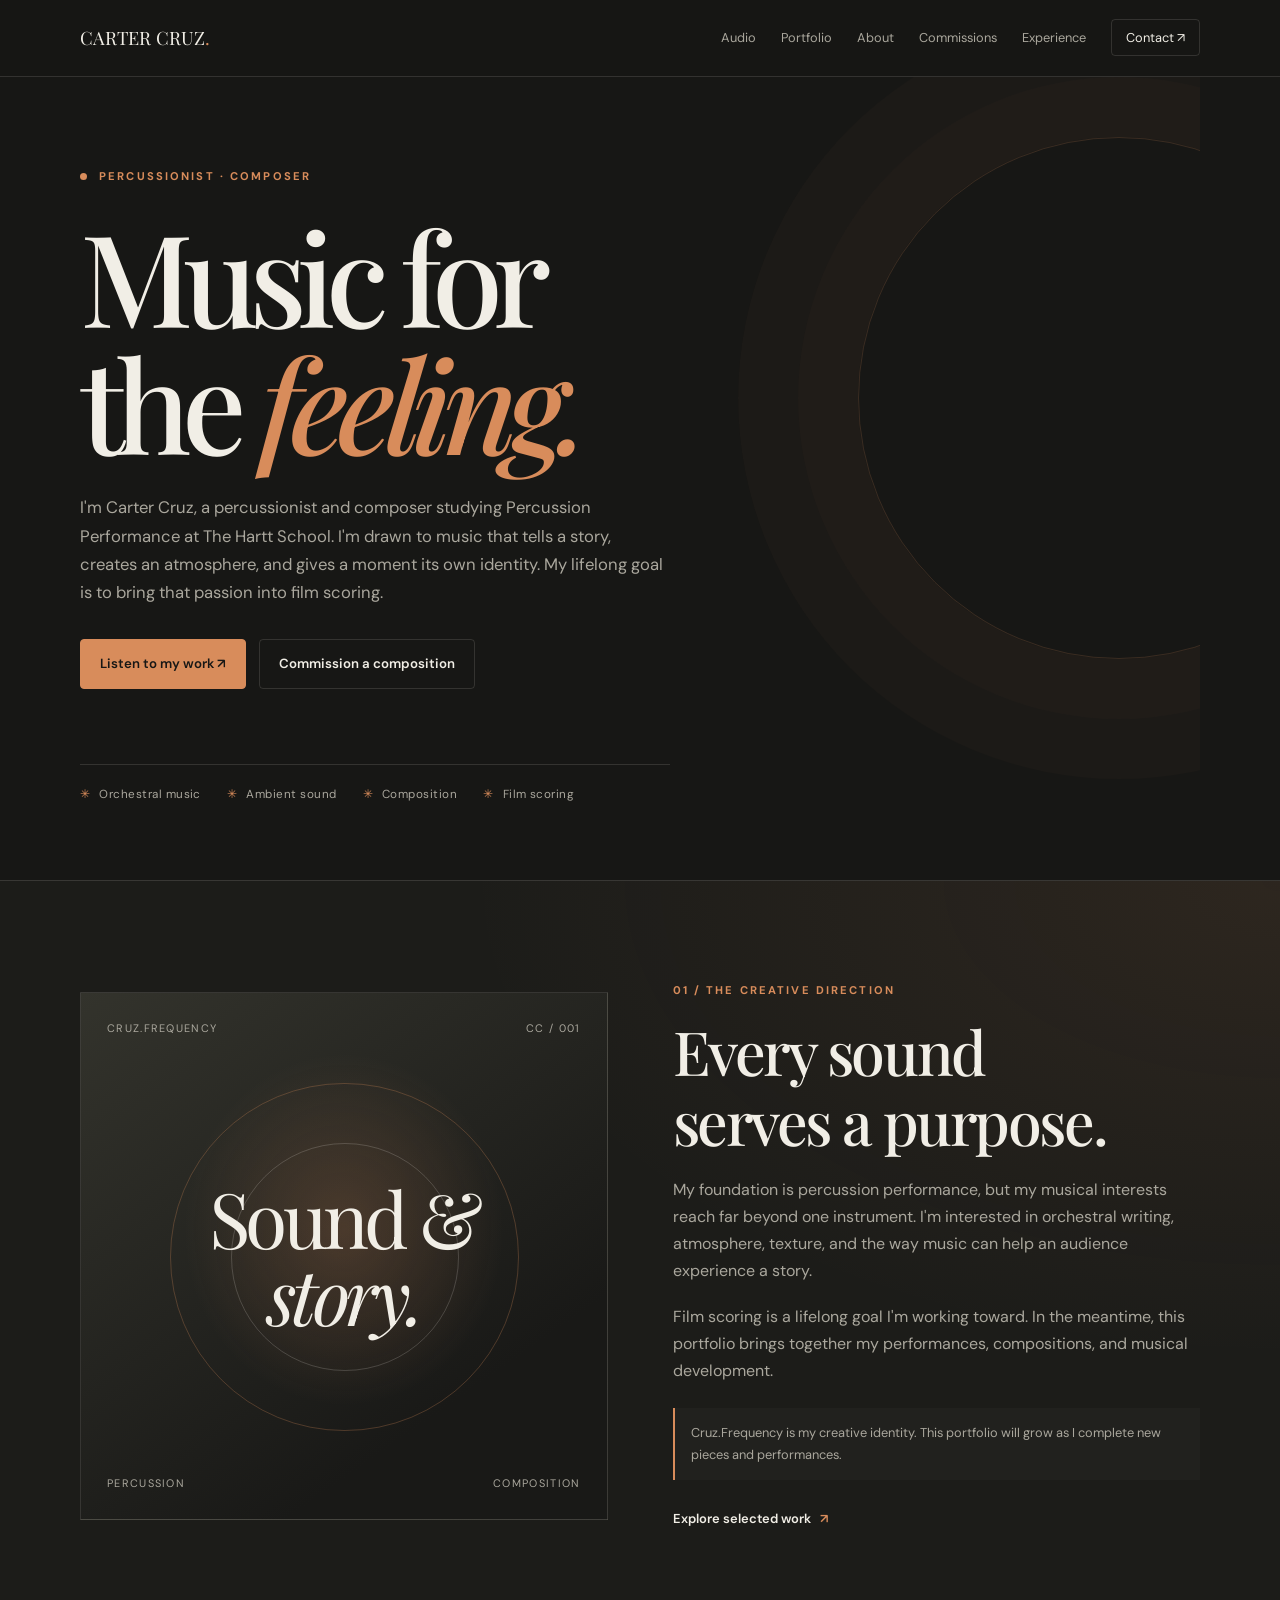
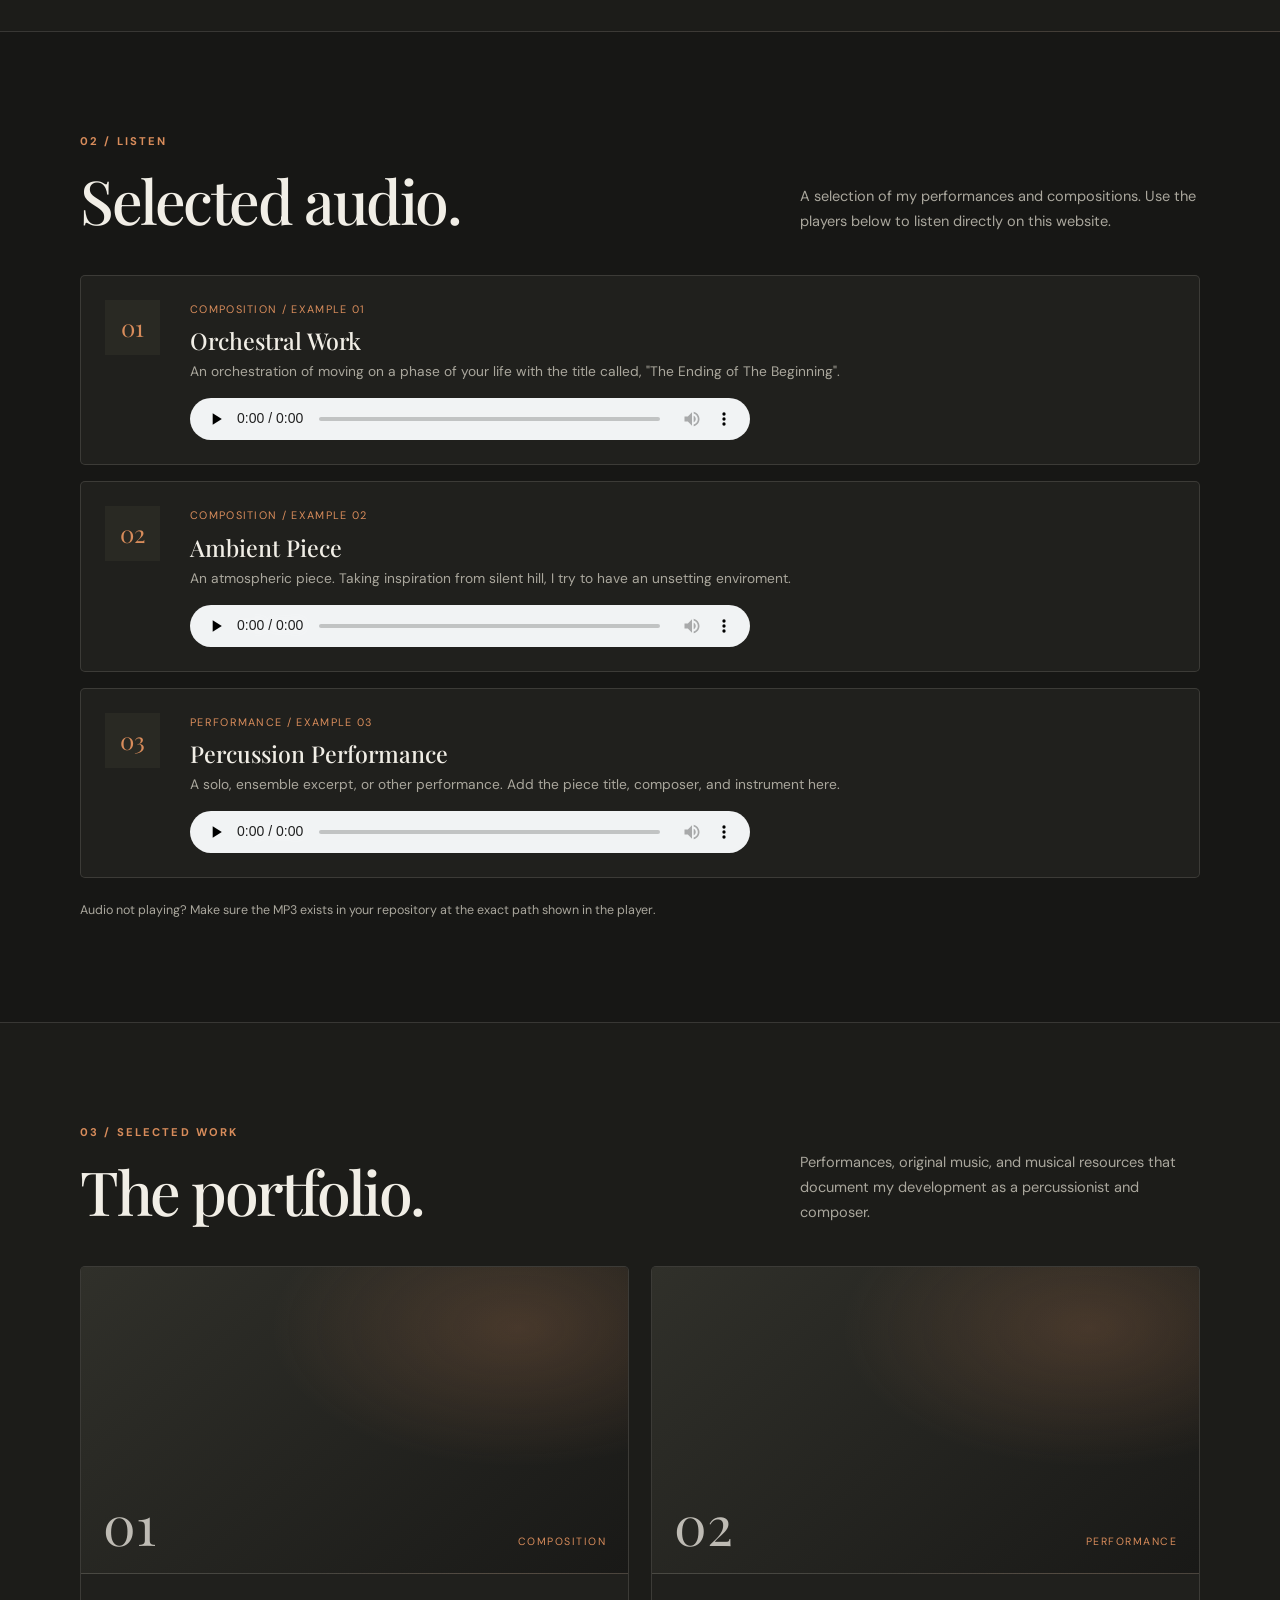
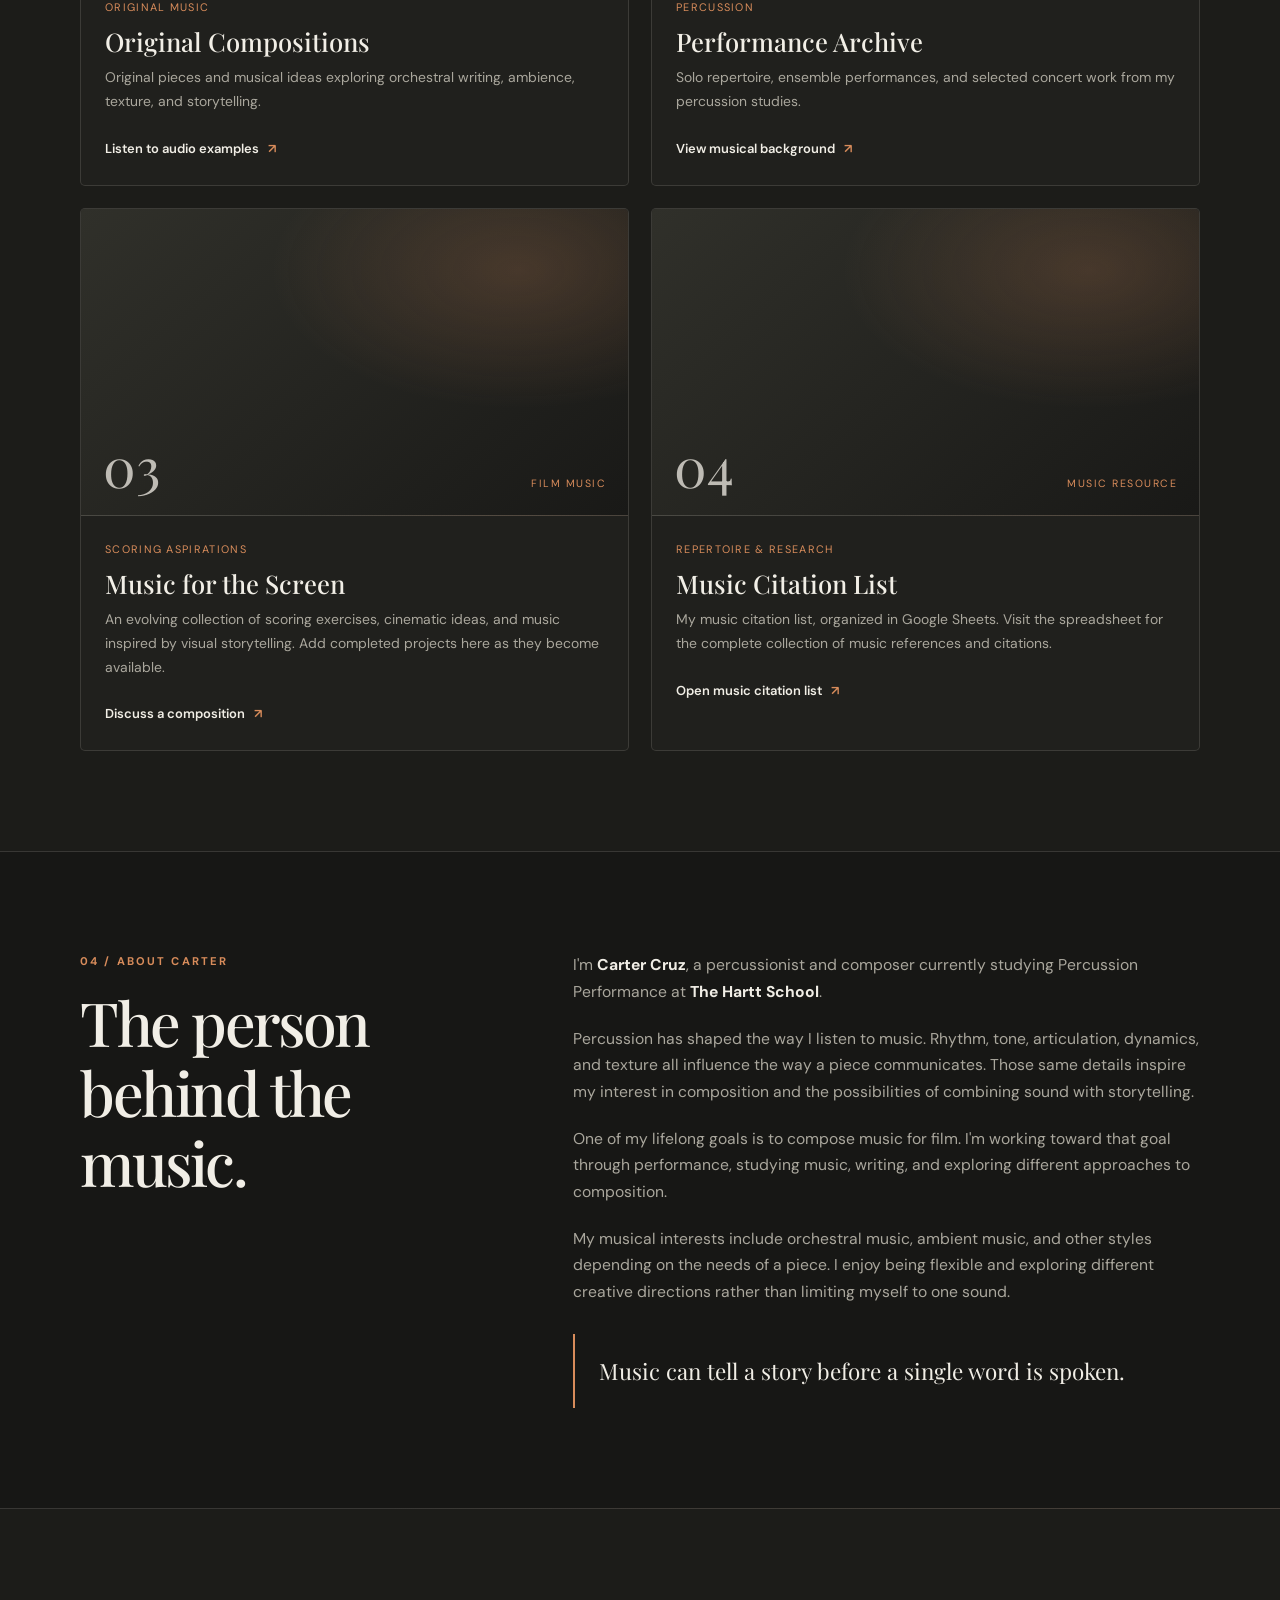
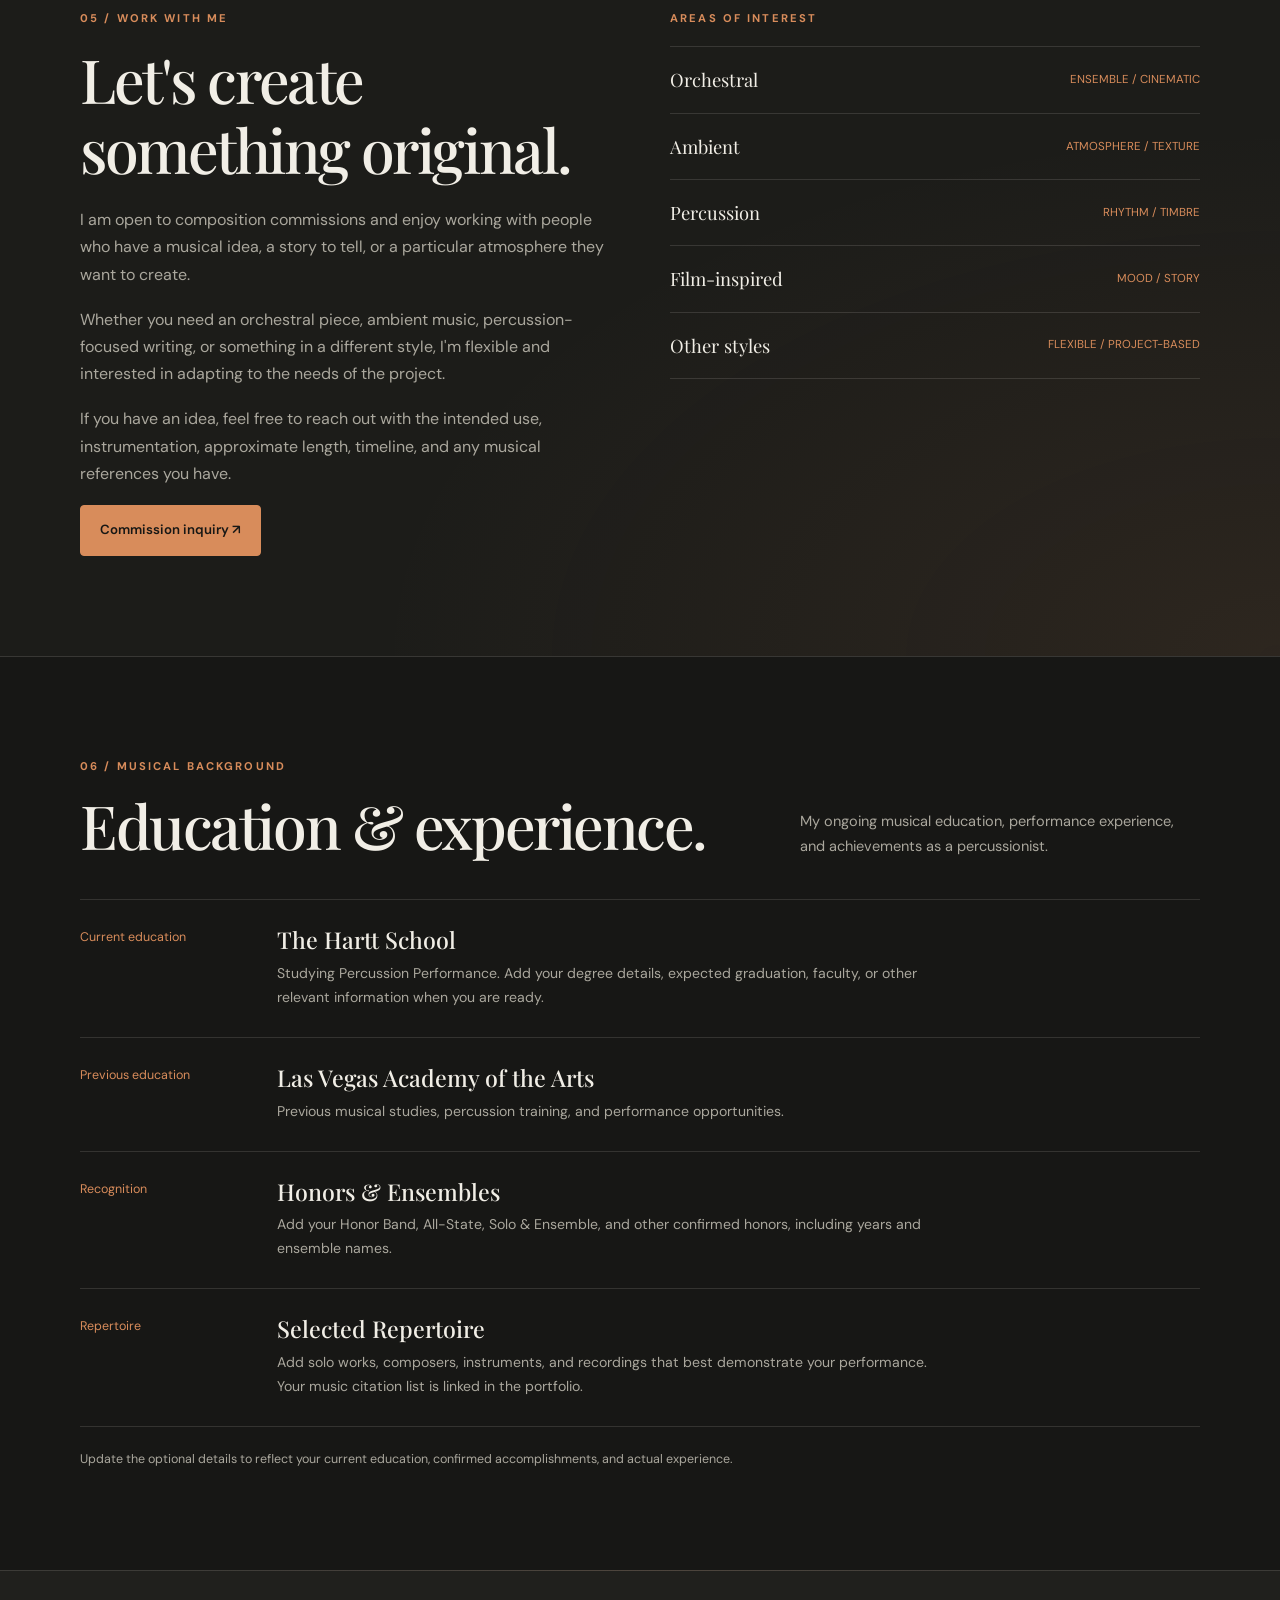
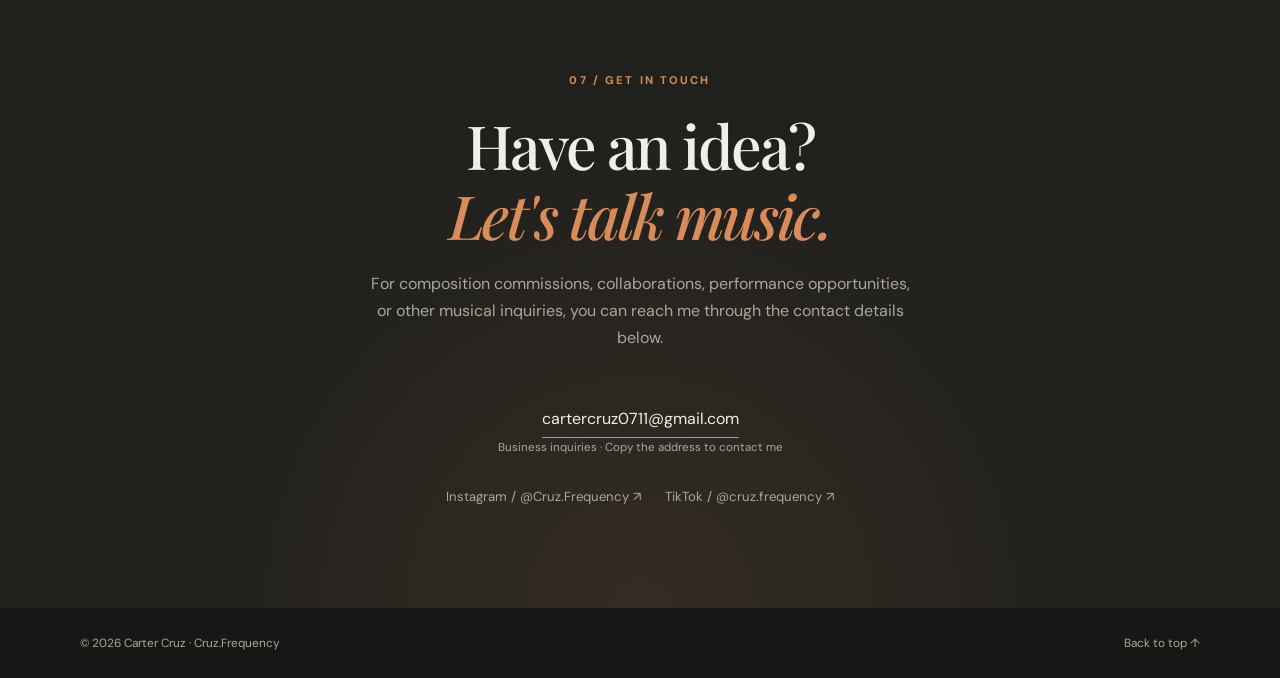
==== commit 8d530ee2: "Fix audio source type from audio/mpeg to audio/mp3" ====
--- a/index.html
+++ b/index.html
@@ -908,7 +908,7 @@
               Taking inspiration from silent hill, I try to have an unsetting enviroment.
             </p>
             <audio controls preload="none">
-              <source src="SOUND_SCARY_AMBIANCE.mp3" type="audio/mpeg">
+              <source src="SOUND_SCARY_AMBIANCE.mp3" type="audio/mp3">
               Your browser does not support audio playback.
               <a href="SOUND_SCARY_AMBIANCE.mp3">Play or download the audio</a>.
             </audio>
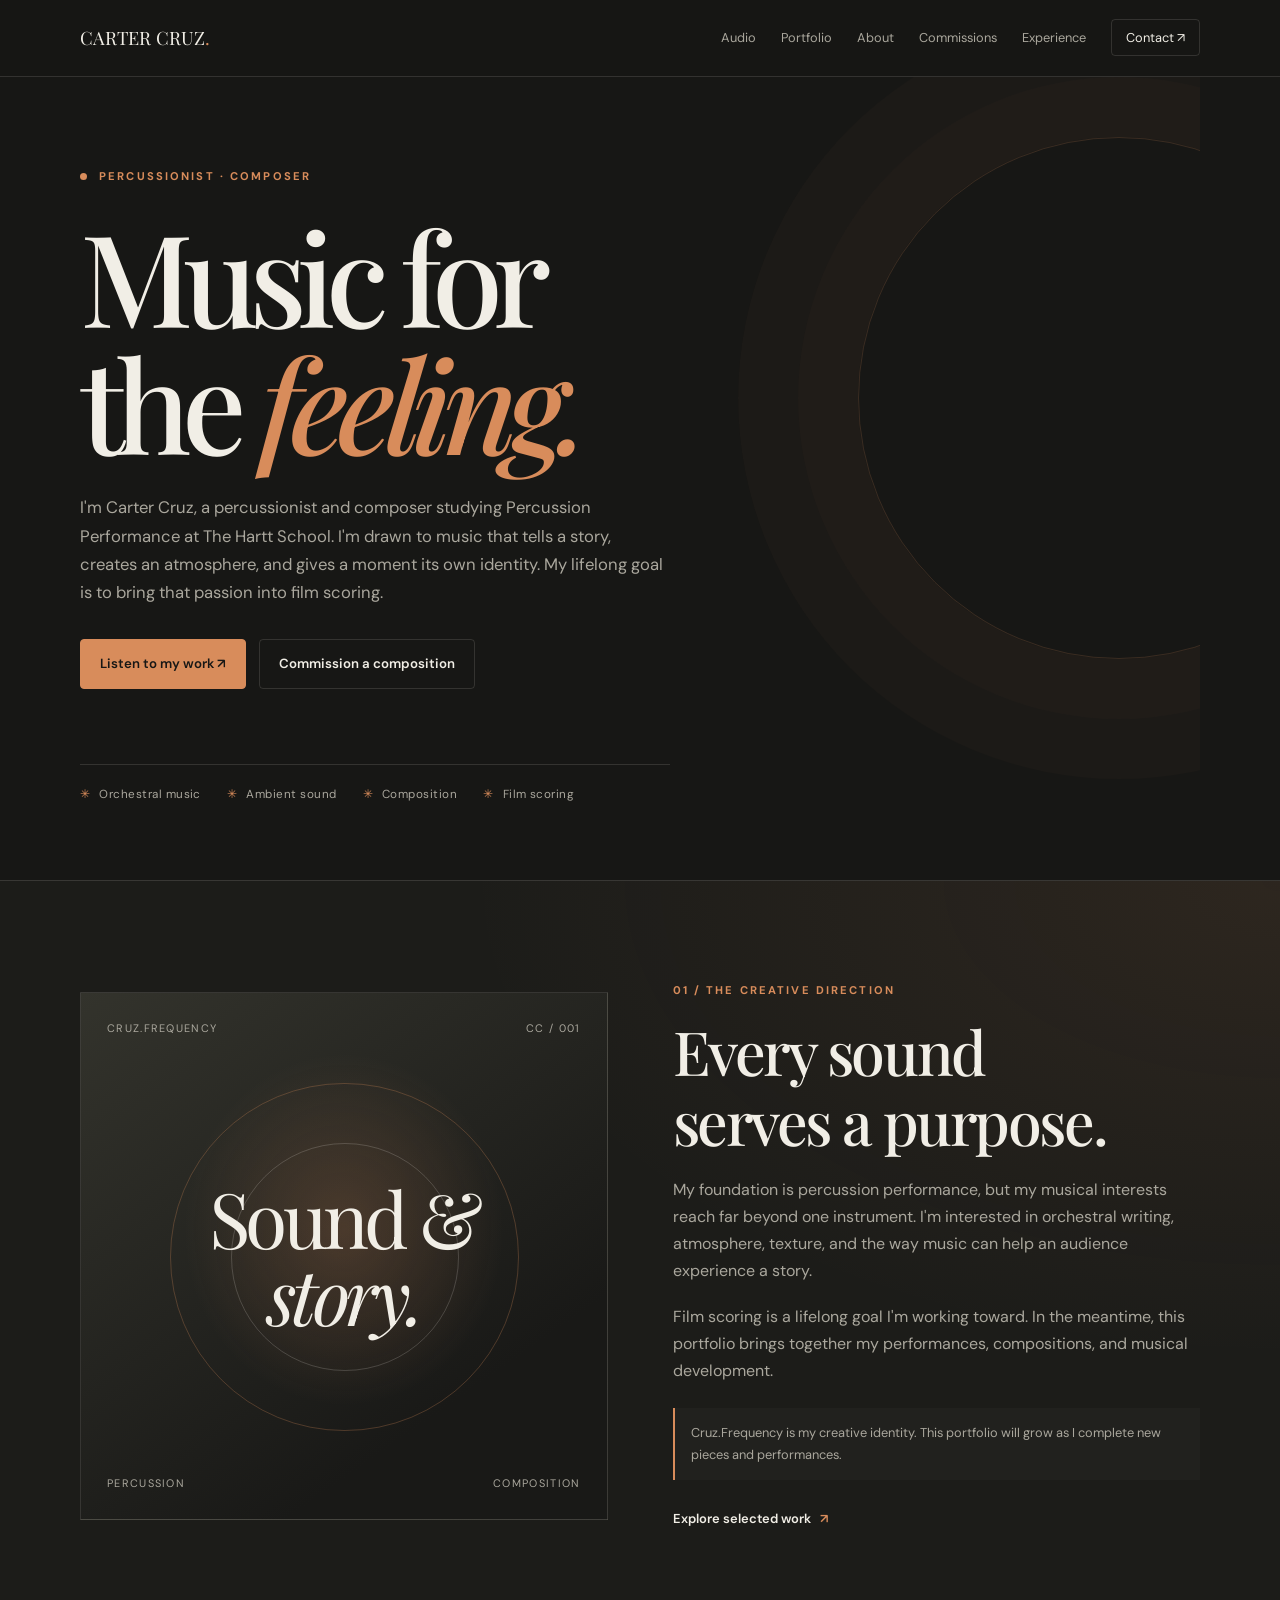
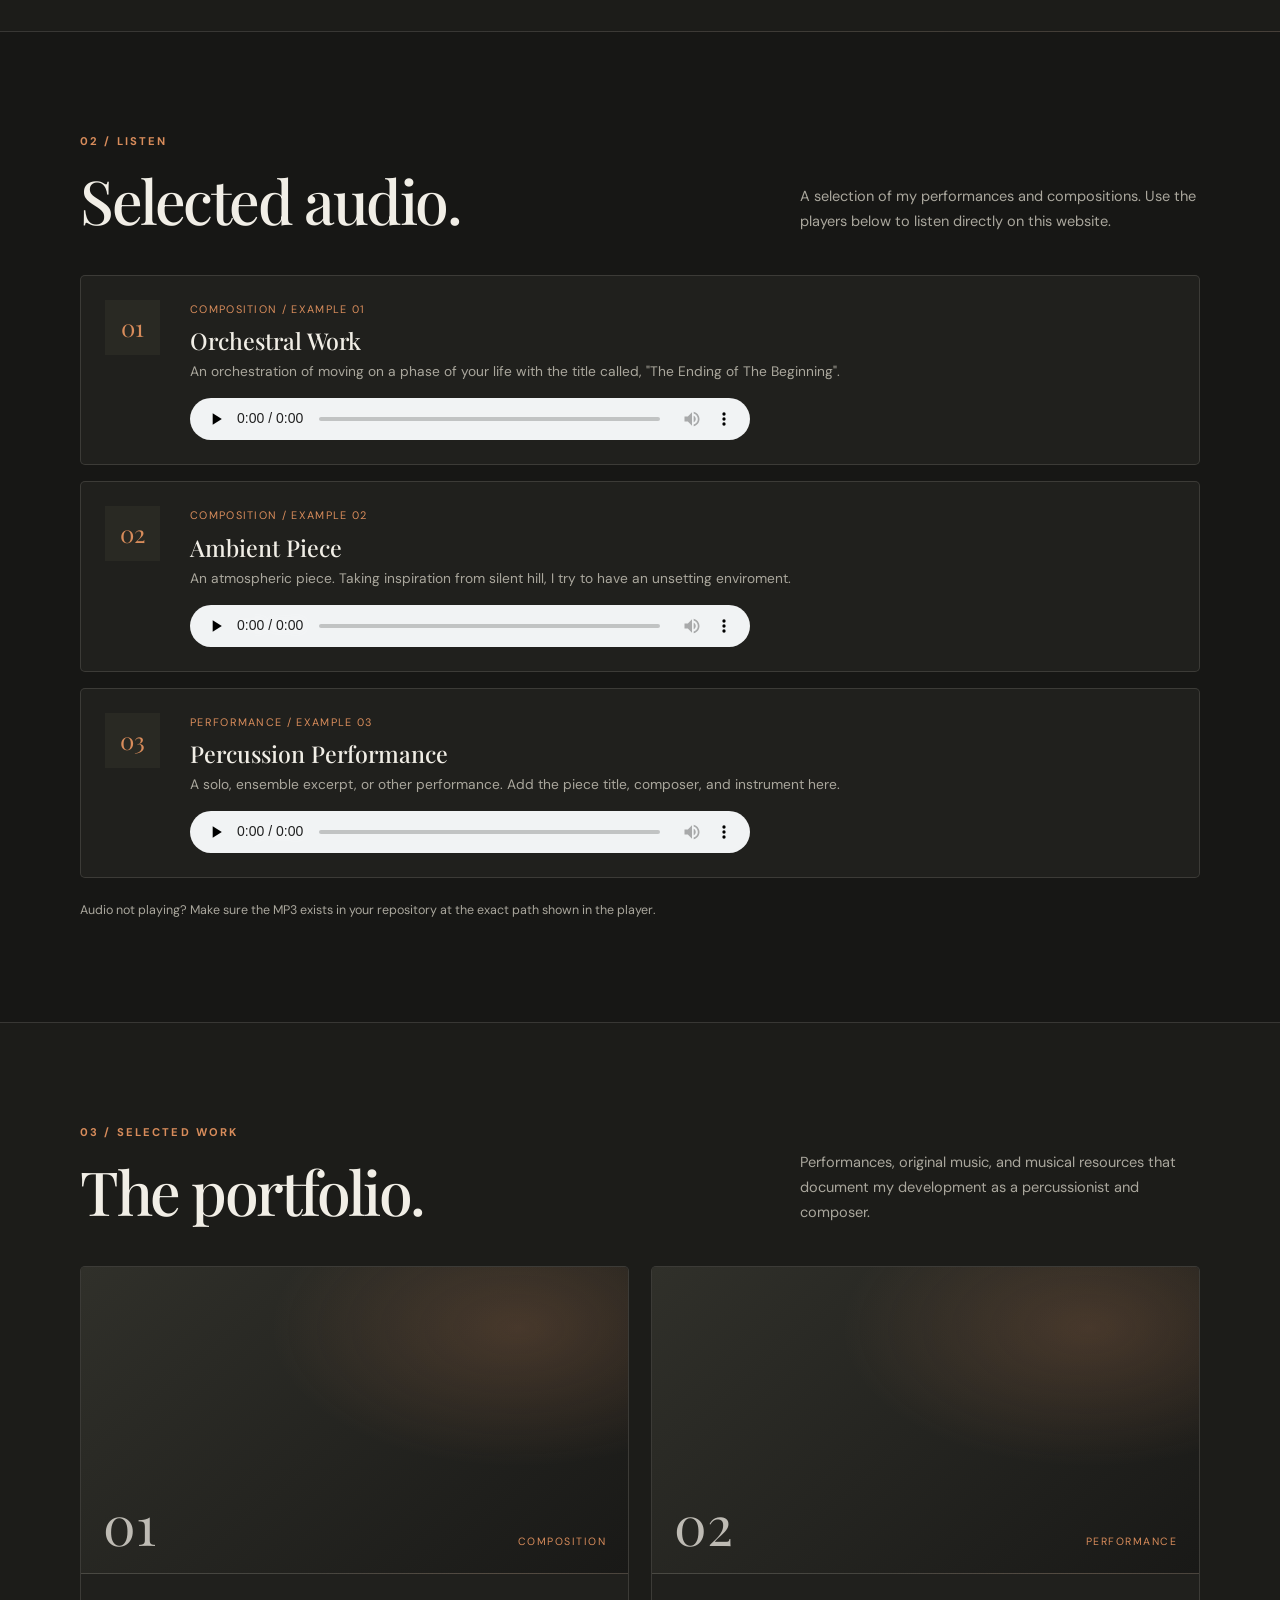
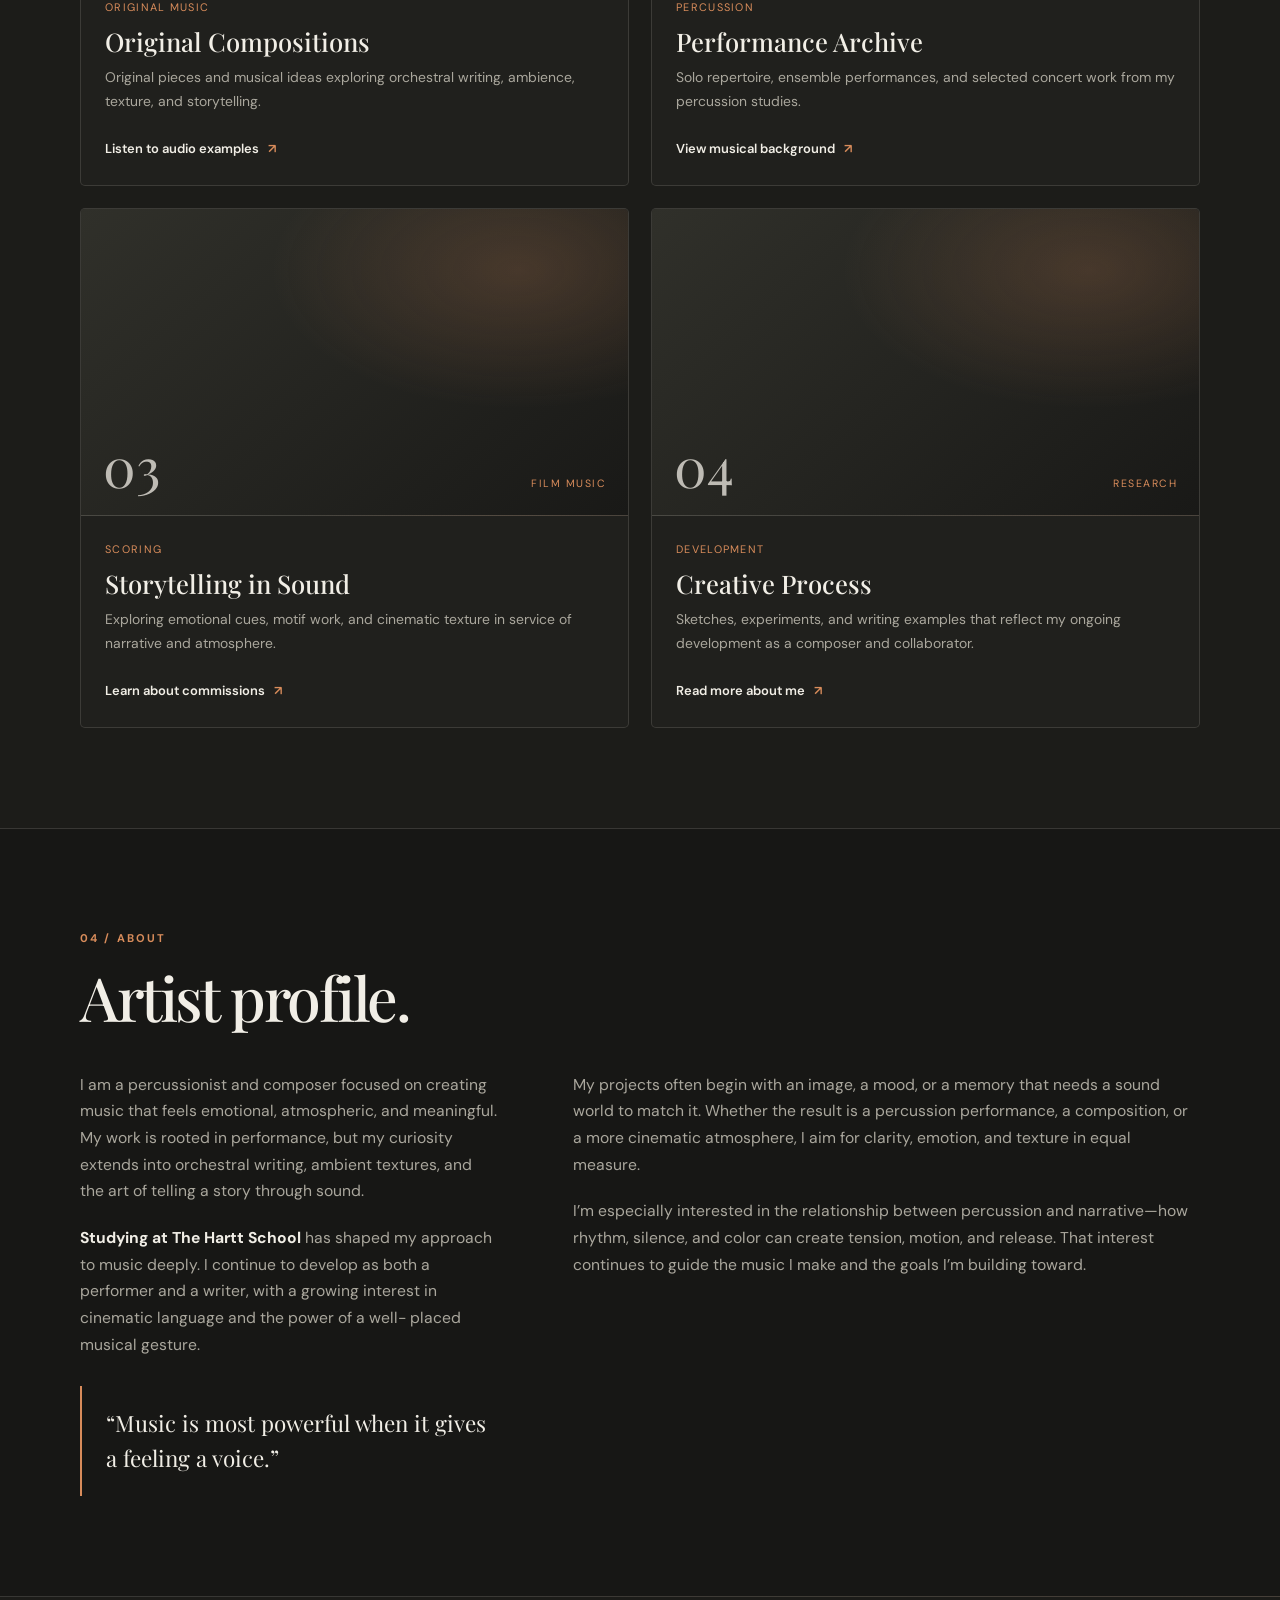
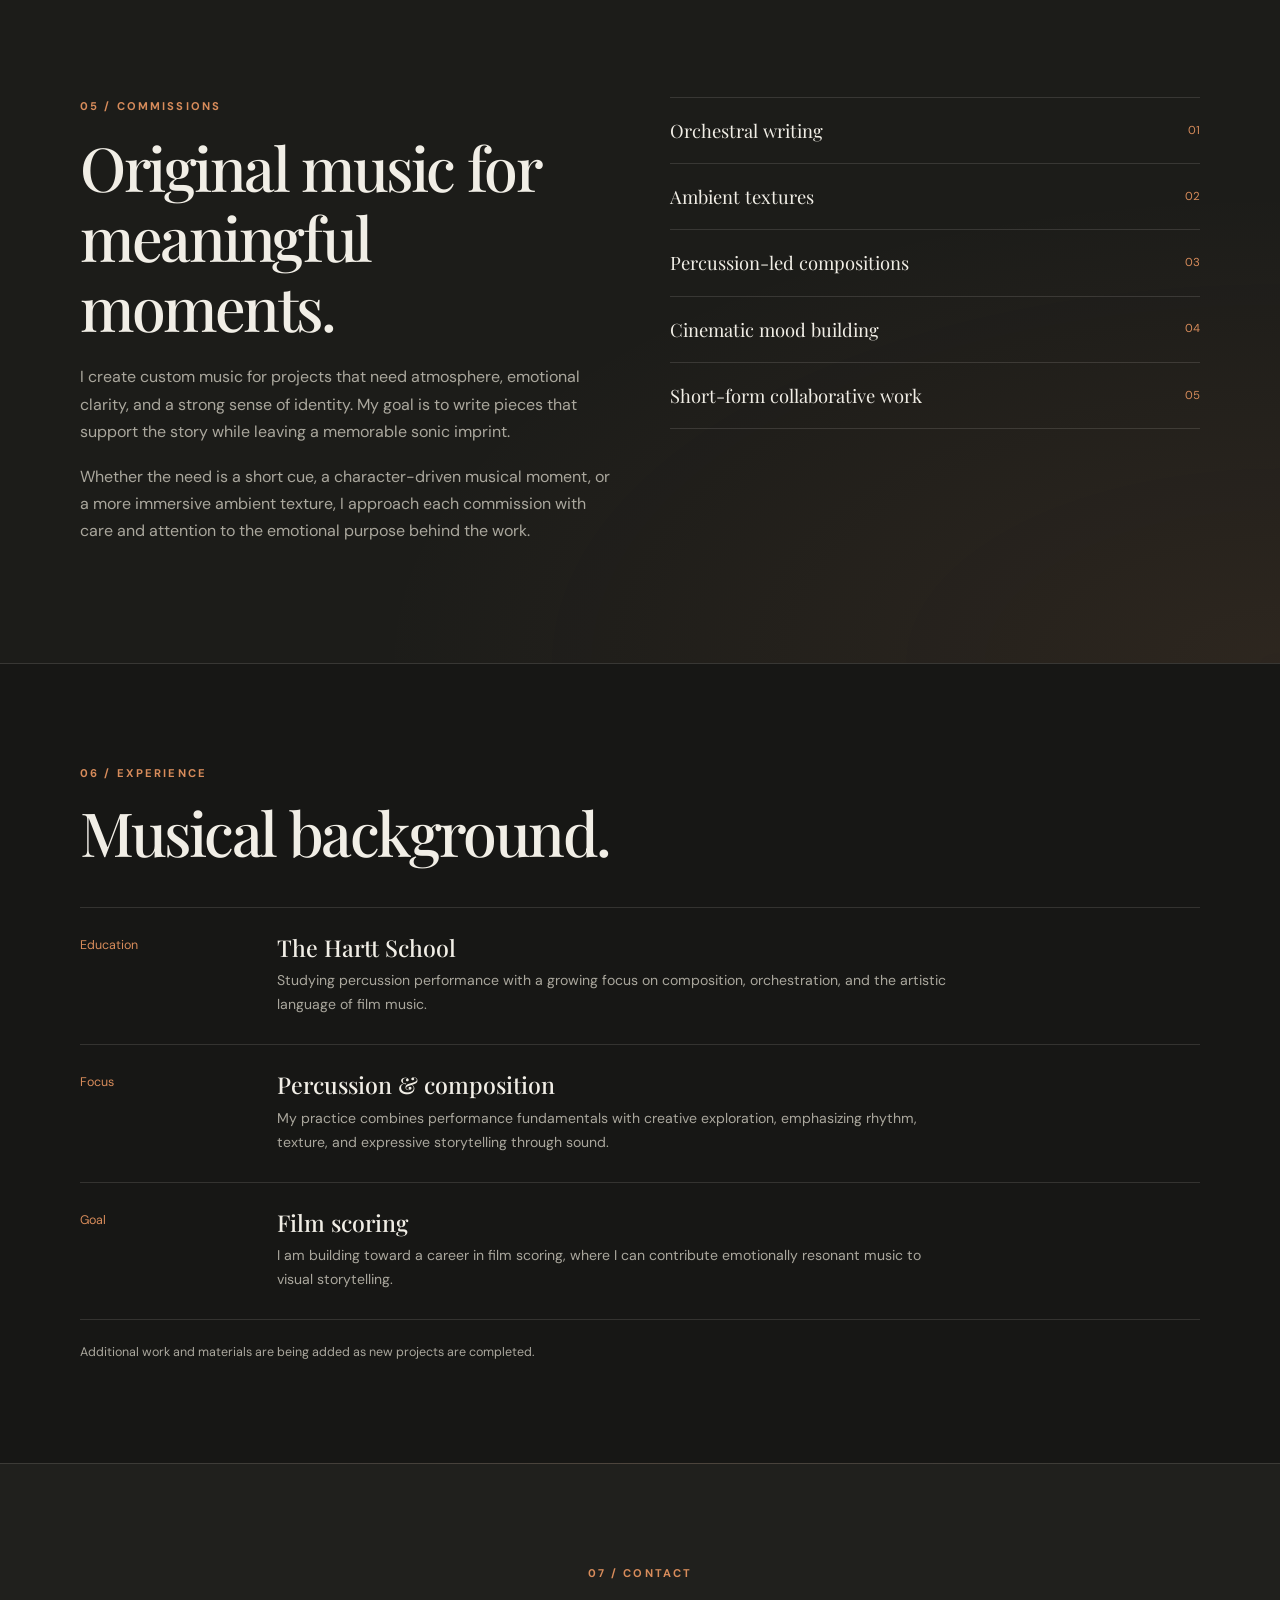
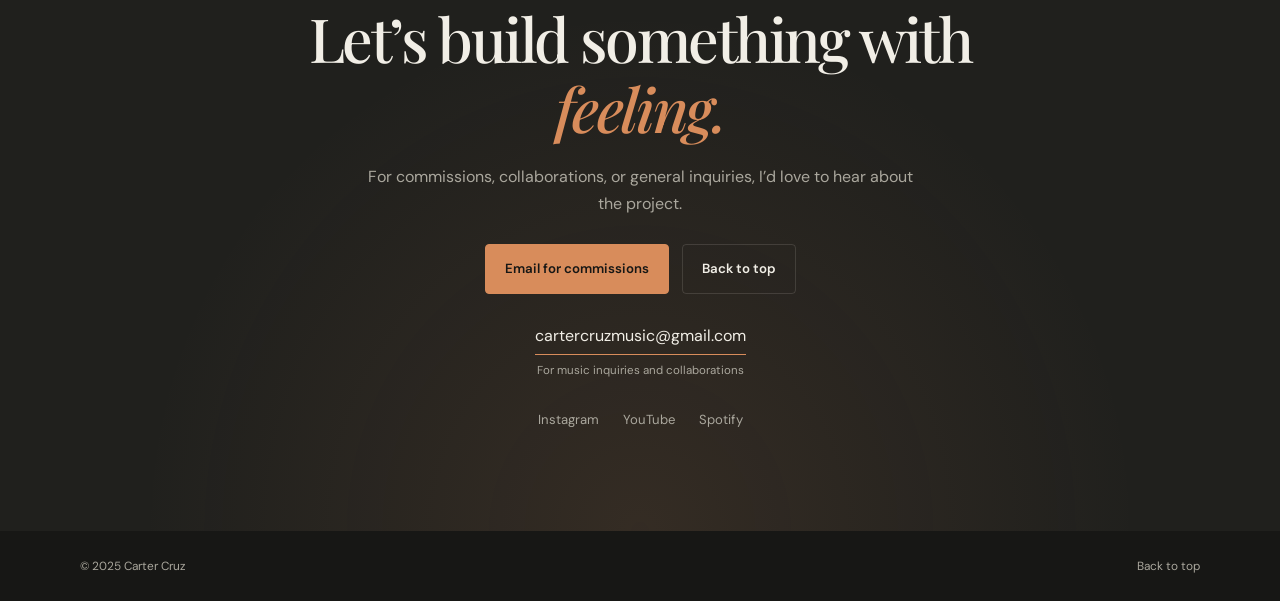
==== commit 81d3c620: "Fix broken audio file paths in the portfolio so each player references real files in the /audio fold" ====
--- a/index.html
+++ b/index.html
@@ -1,4 +1,3 @@
-
 <!DOCTYPE html>
 <html lang="en">
 <head>
@@ -877,9 +876,7 @@
 
       <div class="audio-list">
 
-        <!-- AUDIO EXAMPLE 1
-             Put your MP3 in the audio folder.
-             Change the src filename to match your file. -->
+        <!-- AUDIO EXAMPLE 1 -->
         <article class="audio-card">
           <div class="audio-number">01</div>
           <div class="audio-info">
@@ -890,9 +887,9 @@
               with the title called, "The Ending of The Beginning".
             </p>
             <audio controls preload="none">
-              <source src="The Ending of The Beginning.mp3" type="audio/mpeg">
+              <source src="audio/The%20Ending%20of%20The%20Beginning.mp3" type="audio/mpeg">
               Your browser does not support audio playback.
-              <a href="The Ending of The Beginning.mp3">Play or download the audio</a>.
+              <a href="audio/The%20Ending%20of%20The%20Beginning.mp3">Play or download the audio</a>.
             </audio>
           </div>
         </article>
@@ -908,9 +905,9 @@
               Taking inspiration from silent hill, I try to have an unsetting enviroment.
             </p>
             <audio controls preload="none">
-              <source src="SOUND_SCARY_AMBIANCE.mp3" type="audio/mp3">
+              <source src="audio/SOUND_SCARY_AMBIANCE.mp3" type="audio/mpeg">
               Your browser does not support audio playback.
-              <a href="SOUND_SCARY_AMBIANCE.mp3">Play or download the audio</a>.
+              <a href="audio/SOUND_SCARY_AMBIANCE.mp3">Play or download the audio</a>.
             </audio>
           </div>
         </article>
@@ -926,9 +923,9 @@
               Add the piece title, composer, and instrument here.
             </p>
             <audio controls preload="none">
-              <source src="audio/percussion-example.mp3" type="audio/mpeg">
+              <source src="audio/SOUND_SCARY_AMBIANCE.mp3" type="audio/mpeg">
               Your browser does not support audio playback.
-              <a href="audio/percussion-example.mp3">Play or download the audio</a>.
+              <a href="audio/SOUND_SCARY_AMBIANCE.mp3">Play or download the audio</a>.
             </audio>
           </div>
         </article>
@@ -999,15 +996,14 @@
               <span class="project-type">Film music</span>
             </div>
             <div class="project-body">
-              <p class="project-meta">Scoring aspirations</p>
-              <h3>Music for the Screen</h3>
+              <p class="project-meta">Scoring</p>
+              <h3>Storytelling in Sound</h3>
               <p>
-                An evolving collection of scoring exercises, cinematic
-                ideas, and music inspired by visual storytelling.
-                Add completed projects here as they become available.
+                Exploring emotional cues, motif work, and cinematic texture
+                in service of narrative and atmosphere.
               </p>
               <a class="text-link" href="#commissions">
-                Discuss a composition <span>↗</span>
+                Learn about commissions <span>↗</span>
               </a>
             </div>
           </article>
@@ -1015,20 +1011,17 @@
           <article class="project">
             <div class="project-art">
               <span class="project-number">04</span>
-              <span class="project-type">Music resource</span>
+              <span class="project-type">Research</span>
             </div>
             <div class="project-body">
-              <p class="project-meta">Repertoire & research</p>
-              <h3>Music Citation List</h3>
+              <p class="project-meta">Development</p>
+              <h3>Creative Process</h3>
               <p>
-                My music citation list, organized in Google Sheets.
-                Visit the spreadsheet for the complete collection
-                of music references and citations.
+                Sketches, experiments, and writing examples that reflect my
+                ongoing development as a composer and collaborator.
               </p>
-              <a class="text-link"
-                 href="https://docs.google.com/spreadsheets/d/15oT3SRur-8u9ufpNJPtWyW6r4LO5r2bPsPlDtly7mJk/edit?gid=0#gid=0"
-                 target="_blank" rel="noopener noreferrer">
-                Open music citation list <span>↗</span>
+              <a class="text-link" href="#about">
+                Read more about me <span>↗</span>
               </a>
             </div>
           </article>
@@ -1039,216 +1032,151 @@
 
     <!-- ABOUT -->
     <section class="section container" id="about">
+      <div class="section-heading">
+        <div>
+          <p class="eyebrow">04 / About</p>
+          <h2>Artist profile.</h2>
+        </div>
+      </div>
+
       <div class="about-grid">
-        <div>
-          <p class="eyebrow">04 / About Carter</p>
-          <h2 style="margin-top: 16px;">The person<br>behind the music.</h2>
-        </div>
-
         <div class="about-copy">
-          <!-- Expand or rewrite this biography whenever you are ready. -->
           <p>
-            I'm <strong>Carter Cruz</strong>, a percussionist and composer
-            currently studying Percussion Performance at
-            <strong>The Hartt School</strong>.
+            I am a percussionist and composer focused on creating music that
+            feels emotional, atmospheric, and meaningful. My work is rooted in
+            performance, but my curiosity extends into orchestral writing,
+            ambient textures, and the art of telling a story through sound.
           </p>
-
           <p>
-            Percussion has shaped the way I listen to music. Rhythm,
-            tone, articulation, dynamics, and texture all influence
-            the way a piece communicates. Those same details inspire
-            my interest in composition and the possibilities of
-            combining sound with storytelling.
+            <strong>Studying at The Hartt School</strong> has shaped my approach to
+            music deeply. I continue to develop as both a performer and a writer,
+            with a growing interest in cinematic language and the power of a well-
+            placed musical gesture.
           </p>
-
+          <div class="about-quote">
+            “Music is most powerful when it gives a feeling a voice.”
+          </div>
+        </div>
+
+        <div class="about-copy">
           <p>
-            One of my lifelong goals is to compose music for film.
-            I'm working toward that goal through performance,
-            studying music, writing, and exploring different
-            approaches to composition.
+            My projects often begin with an image, a mood, or a memory that needs a
+            sound world to match it. Whether the result is a percussion performance,
+            a composition, or a more cinematic atmosphere, I aim for clarity,
+            emotion, and texture in equal measure.
           </p>
-
           <p>
-            My musical interests include orchestral music, ambient
-            music, and other styles depending on the needs of a piece.
-            I enjoy being flexible and exploring different creative
-            directions rather than limiting myself to one sound.
+            I’m especially interested in the relationship between percussion and
+            narrative—how rhythm, silence, and color can create tension, motion,
+            and release. That interest continues to guide the music I make and the
+            goals I’m building toward.
           </p>
-
-          <div class="about-quote">
-            Music can tell a story before a single word is spoken.
-          </div>
-
-          <!-- Add a longer personal biography here when ready. -->
         </div>
       </div>
     </section>
 
-    <!-- COMPOSITIONS & COMMISSIONS -->
+    <!-- COMMISSIONS -->
     <section class="section commissions" id="commissions">
       <div class="container commission-grid">
         <div class="commission-copy">
-          <p class="eyebrow">05 / Work with me</p>
-          <h2>Let's create<br>something original.</h2>
-
+          <p class="eyebrow">05 / Commissions</p>
+          <h2>Original music for meaningful moments.</h2>
           <p>
-            I am open to composition commissions and enjoy working
-            with people who have a musical idea, a story to tell,
-            or a particular atmosphere they want to create.
+            I create custom music for projects that need atmosphere, emotional
+            clarity, and a strong sense of identity. My goal is to write pieces
+            that support the story while leaving a memorable sonic imprint.
           </p>
-
           <p>
-            Whether you need an orchestral piece, ambient music,
-            percussion-focused writing, or something in a different
-            style, I'm flexible and interested in adapting to the
-            needs of the project.
+            Whether the need is a short cue, a character-driven musical moment, or a
+            more immersive ambient texture, I approach each commission with care and
+            attention to the emotional purpose behind the work.
           </p>
-
-          <p>
-            If you have an idea, feel free to reach out with the
-            intended use, instrumentation, approximate length,
-            timeline, and any musical references you have.
-          </p>
-
-          <a class="button button-primary" href="#contact">
-            Commission inquiry ↗
-          </a>
-        </div>
-
-        <div>
-          <p class="eyebrow" style="margin-bottom: 18px;">
-            Areas of interest
-          </p>
-
-          <div class="specialty-list">
-            <div class="specialty">
-              <span>Orchestral</span>
-              <span>ENSEMBLE / CINEMATIC</span>
-            </div>
-            <div class="specialty">
-              <span>Ambient</span>
-              <span>ATMOSPHERE / TEXTURE</span>
-            </div>
-            <div class="specialty">
-              <span>Percussion</span>
-              <span>RHYTHM / TIMBRE</span>
-            </div>
-            <div class="specialty">
-              <span>Film-inspired</span>
-              <span>MOOD / STORY</span>
-            </div>
-            <div class="specialty">
-              <span>Other styles</span>
-              <span>FLEXIBLE / PROJECT-BASED</span>
-            </div>
-          </div>
+        </div>
+
+        <div class="specialty-list" aria-label="Commissions specialties">
+          <div class="specialty"><span>Orchestral writing</span><span>01</span></div>
+          <div class="specialty"><span>Ambient textures</span><span>02</span></div>
+          <div class="specialty"><span>Percussion-led compositions</span><span>03</span></div>
+          <div class="specialty"><span>Cinematic mood building</span><span>04</span></div>
+          <div class="specialty"><span>Short-form collaborative work</span><span>05</span></div>
         </div>
       </div>
     </section>
 
-    <!-- EDUCATION & EXPERIENCE -->
+    <!-- EXPERIENCE -->
     <section class="section container" id="experience">
       <div class="section-heading">
         <div>
-          <p class="eyebrow">06 / Musical background</p>
-          <h2>Education & experience.</h2>
-        </div>
-        <p>
-          My ongoing musical education, performance experience,
-          and achievements as a percussionist.
-        </p>
+          <p class="eyebrow">06 / Experience</p>
+          <h2>Musical background.</h2>
+        </div>
       </div>
 
       <div class="experience-list">
-
-        <article class="experience-item">
-          <span class="experience-label">Current education</span>
+        <div class="experience-item">
+          <div class="experience-label">Education</div>
           <div>
             <h3>The Hartt School</h3>
             <p>
-              Studying Percussion Performance. Add your degree
-              details, expected graduation, faculty, or other
-              relevant information when you are ready.
+              Studying percussion performance with a growing focus on composition,
+              orchestration, and the artistic language of film music.
             </p>
           </div>
-        </article>
-
-        <article class="experience-item">
-          <span class="experience-label">Previous education</span>
+        </div>
+
+        <div class="experience-item">
+          <div class="experience-label">Focus</div>
           <div>
-            <h3>Las Vegas Academy of the Arts</h3>
+            <h3>Percussion & composition</h3>
             <p>
-              Previous musical studies, percussion training,
-              and performance opportunities.
+              My practice combines performance fundamentals with creative exploration,
+              emphasizing rhythm, texture, and expressive storytelling through sound.
             </p>
           </div>
-        </article>
-
-        <article class="experience-item">
-          <span class="experience-label">Recognition</span>
+        </div>
+
+        <div class="experience-item">
+          <div class="experience-label">Goal</div>
           <div>
-            <h3>Honors & Ensembles</h3>
+            <h3>Film scoring</h3>
             <p>
-              Add your Honor Band, All-State, Solo & Ensemble,
-              and other confirmed honors, including years and
-              ensemble names.
+              I am building toward a career in film scoring, where I can contribute
+              emotionally resonant music to visual storytelling.
             </p>
           </div>
-        </article>
-
-        <article class="experience-item">
-          <span class="experience-label">Repertoire</span>
-          <div>
-            <h3>Selected Repertoire</h3>
-            <p>
-              Add solo works, composers, instruments, and
-              recordings that best demonstrate your performance.
-              Your music citation list is linked in the portfolio.
-            </p>
-          </div>
-        </article>
-
+        </div>
       </div>
 
       <p class="credentials-note">
-        Update the optional details to reflect your current
-        education, confirmed accomplishments, and actual experience.
+        Additional work and materials are being added as new projects are completed.
       </p>
     </section>
 
     <!-- CONTACT -->
     <section class="section contact" id="contact">
       <div class="container contact-inner">
-        <p class="eyebrow">07 / Get in touch</p>
-
-        <h2>Have an idea?<br><em>Let's talk music.</em></h2>
-
+        <p class="eyebrow">07 / Contact</p>
+        <h2>Let’s build something with <em>feeling.</em></h2>
         <p>
-          For composition commissions, collaborations, performance
-          opportunities, or other musical inquiries, you can reach
-          me through the contact details below.
+          For commissions, collaborations, or general inquiries, I’d love to hear about the project.
         </p>
 
-        <div class="business-email">
-          cartercruz0711@gmail.com
-        </div>
-
-        <p class="email-caption">
-          Business inquiries · Copy the address to contact me
-        </p>
-
-        <div class="social-links">
-          <a class="social-link"
-             href="https://www.instagram.com/Cruz.Frequency/"
-             target="_blank" rel="noopener noreferrer">
-            Instagram / @Cruz.Frequency ↗
+        <div class="button-row">
+          <a class="button button-primary" href="mailto:cartercruzmusic@gmail.com?subject=Music%20Inquiry">
+            Email for commissions
           </a>
-
-          <a class="social-link"
-             href="https://www.tiktok.com/@cruz.frequency"
-             target="_blank" rel="noopener noreferrer">
-            TikTok / @cruz.frequency ↗
+          <a class="button" href="#home">
+            Back to top
           </a>
+        </div>
+
+        <a class="business-email" href="mailto:cartercruzmusic@gmail.com">cartercruzmusic@gmail.com</a>
+        <div class="email-caption">For music inquiries and collaborations</div>
+
+        <div class="social-links" aria-label="Social links">
+          <a class="social-link" href="https://www.instagram.com" target="_blank" rel="noreferrer">Instagram</a>
+          <a class="social-link" href="https://www.youtube.com" target="_blank" rel="noreferrer">YouTube</a>
+          <a class="social-link" href="https://www.spotify.com" target="_blank" rel="noreferrer">Spotify</a>
         </div>
       </div>
     </section>
@@ -1257,30 +1185,28 @@
 
   <footer>
     <div class="container footer-inner">
-      <p>© <span id="year"></span> Carter Cruz · Cruz.Frequency</p>
-      <a href="#home">Back to top ↑</a>
+      <span>© 2025 Carter Cruz</span>
+      <a href="#home">Back to top</a>
     </div>
   </footer>
 
   <script>
-    const menuToggle = document.getElementById("menuToggle");
-    const navLinks = document.getElementById("navLinks");
-
-    menuToggle.addEventListener("click", () => {
-      const isOpen = navLinks.classList.toggle("open");
-      menuToggle.setAttribute("aria-expanded", String(isOpen));
-    });
-
-    navLinks.querySelectorAll("a").forEach((link) => {
-      link.addEventListener("click", () => {
-        navLinks.classList.remove("open");
-        menuToggle.setAttribute("aria-expanded", "false");
+    const menuToggle = document.getElementById('menuToggle');
+    const navLinks = document.getElementById('navLinks');
+
+    if (menuToggle && navLinks) {
+      menuToggle.addEventListener('click', () => {
+        const isOpen = navLinks.classList.toggle('open');
+        menuToggle.setAttribute('aria-expanded', String(isOpen));
       });
-    });
-
-    document.getElementById("year").textContent =
-      new Date().getFullYear();
+
+      navLinks.querySelectorAll('a').forEach(link => {
+        link.addEventListener('click', () => {
+          navLinks.classList.remove('open');
+          menuToggle.setAttribute('aria-expanded', 'false');
+        });
+      });
+    }
   </script>
-
 </body>
 </html>
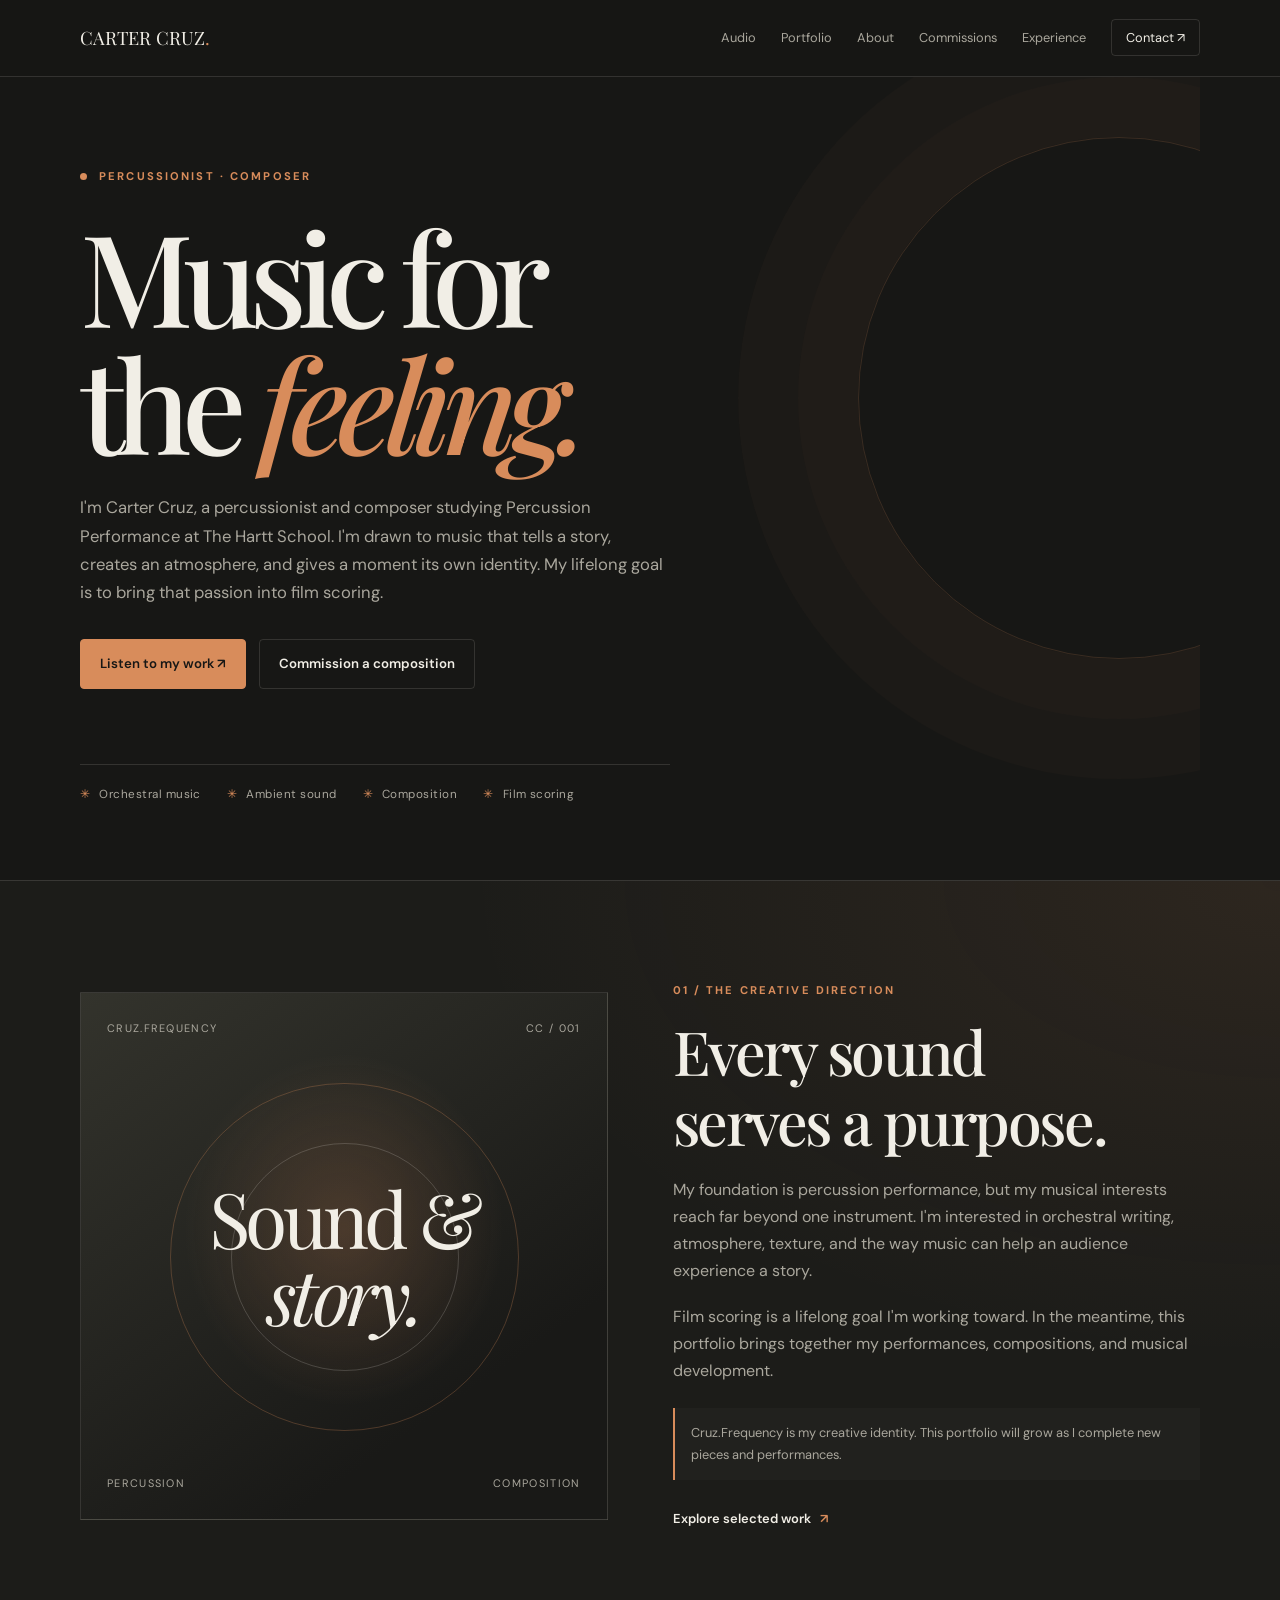
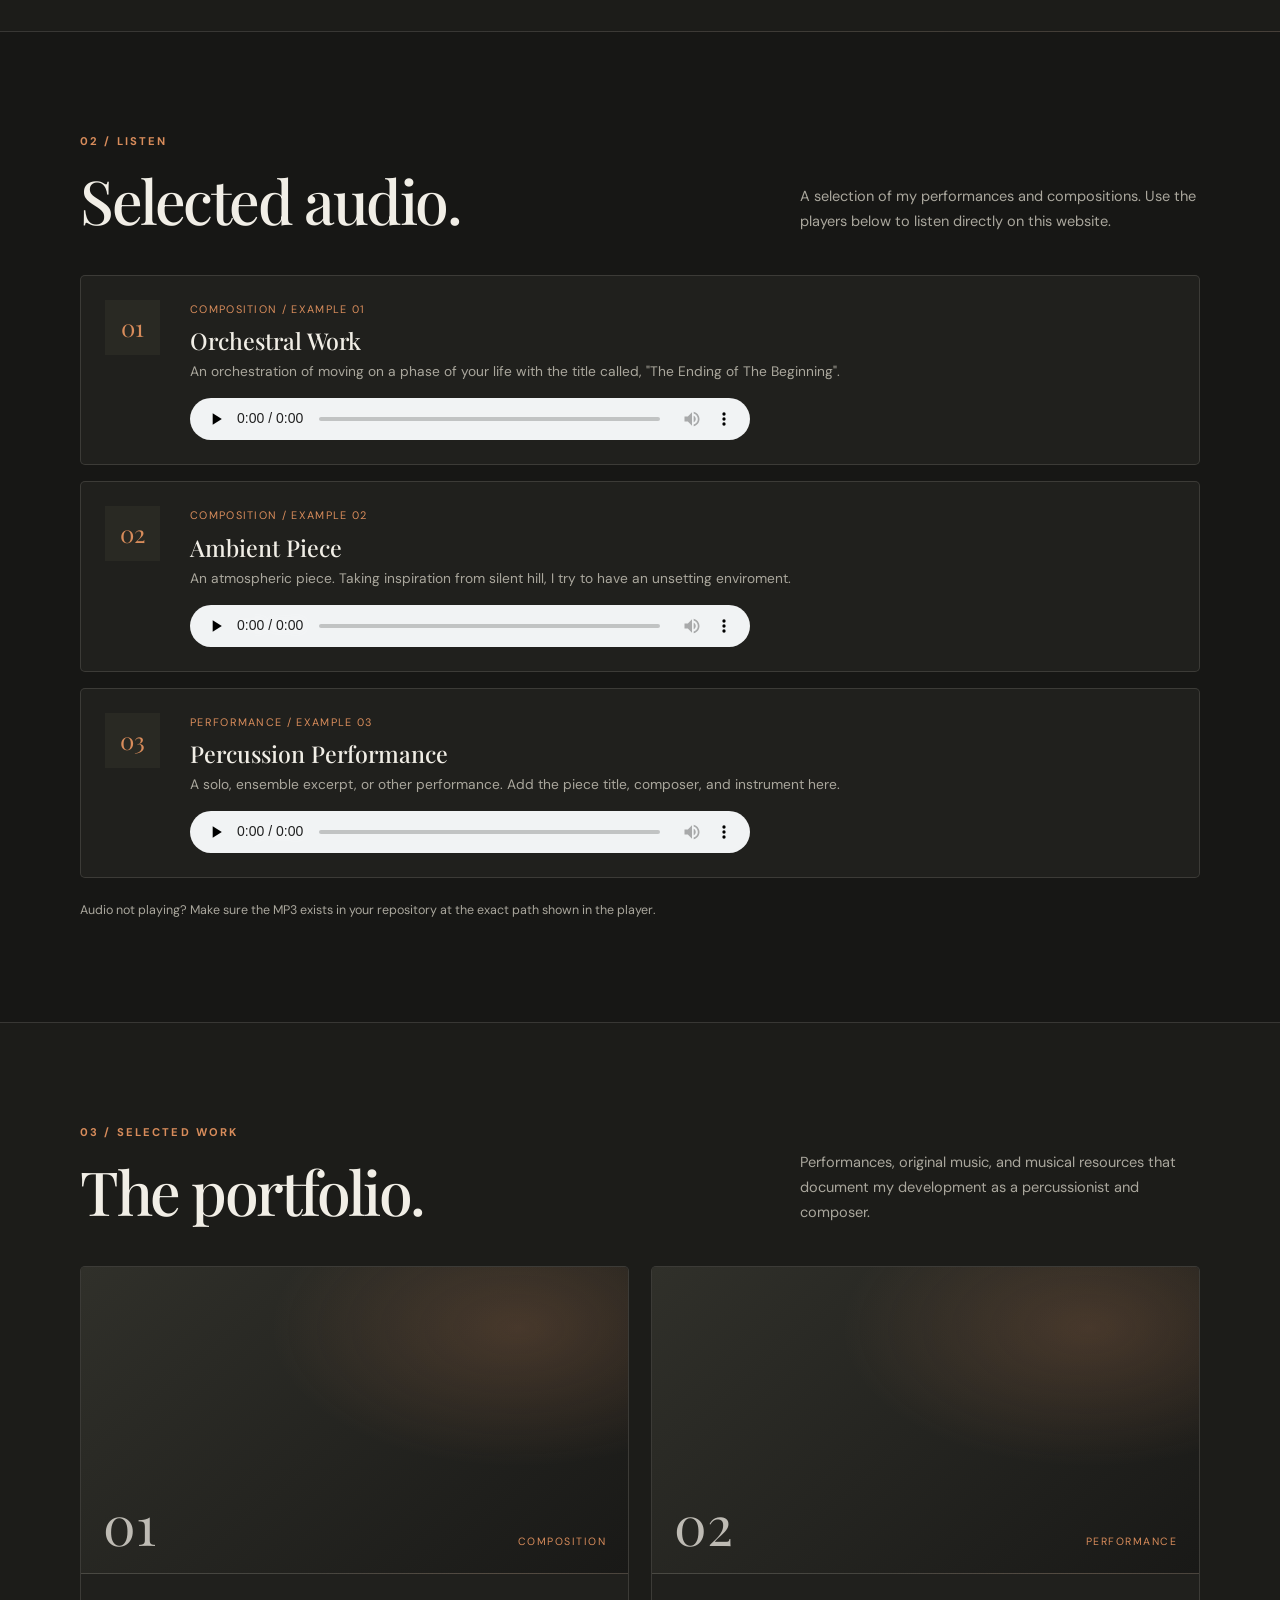
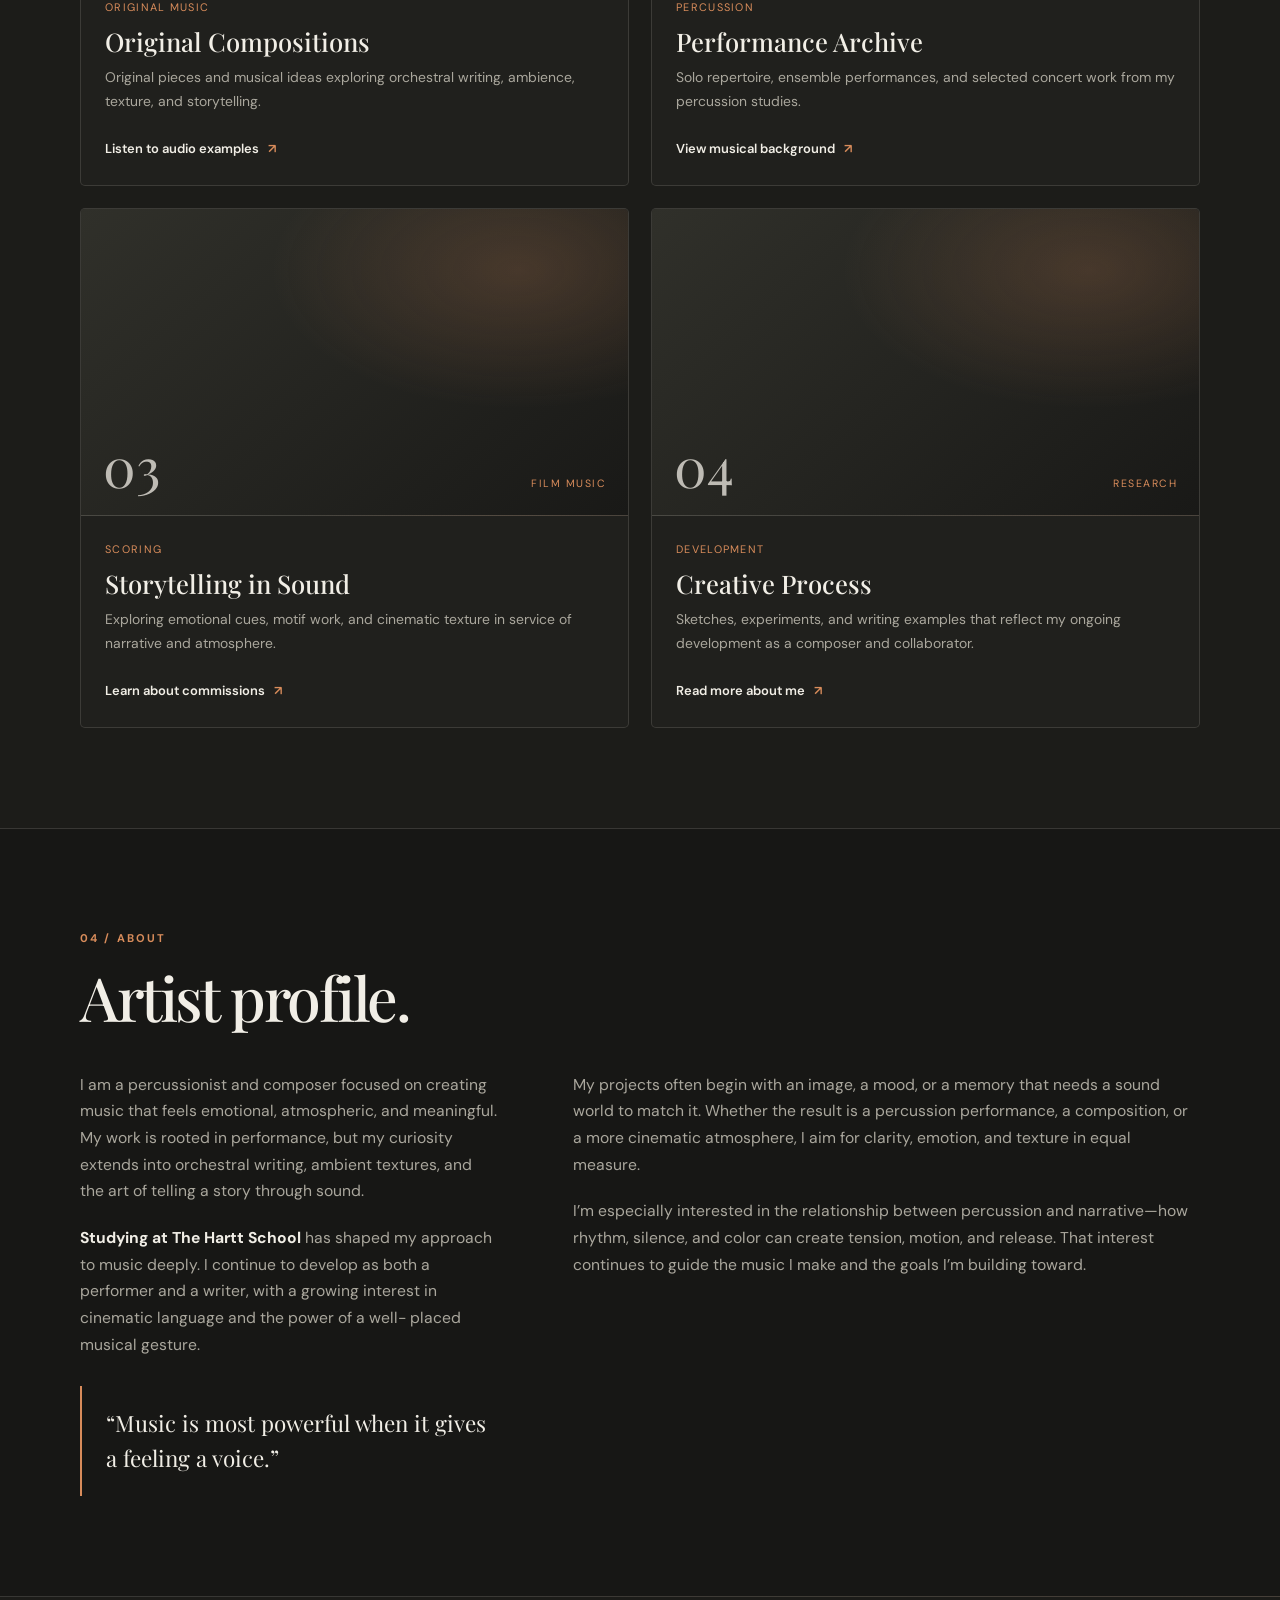
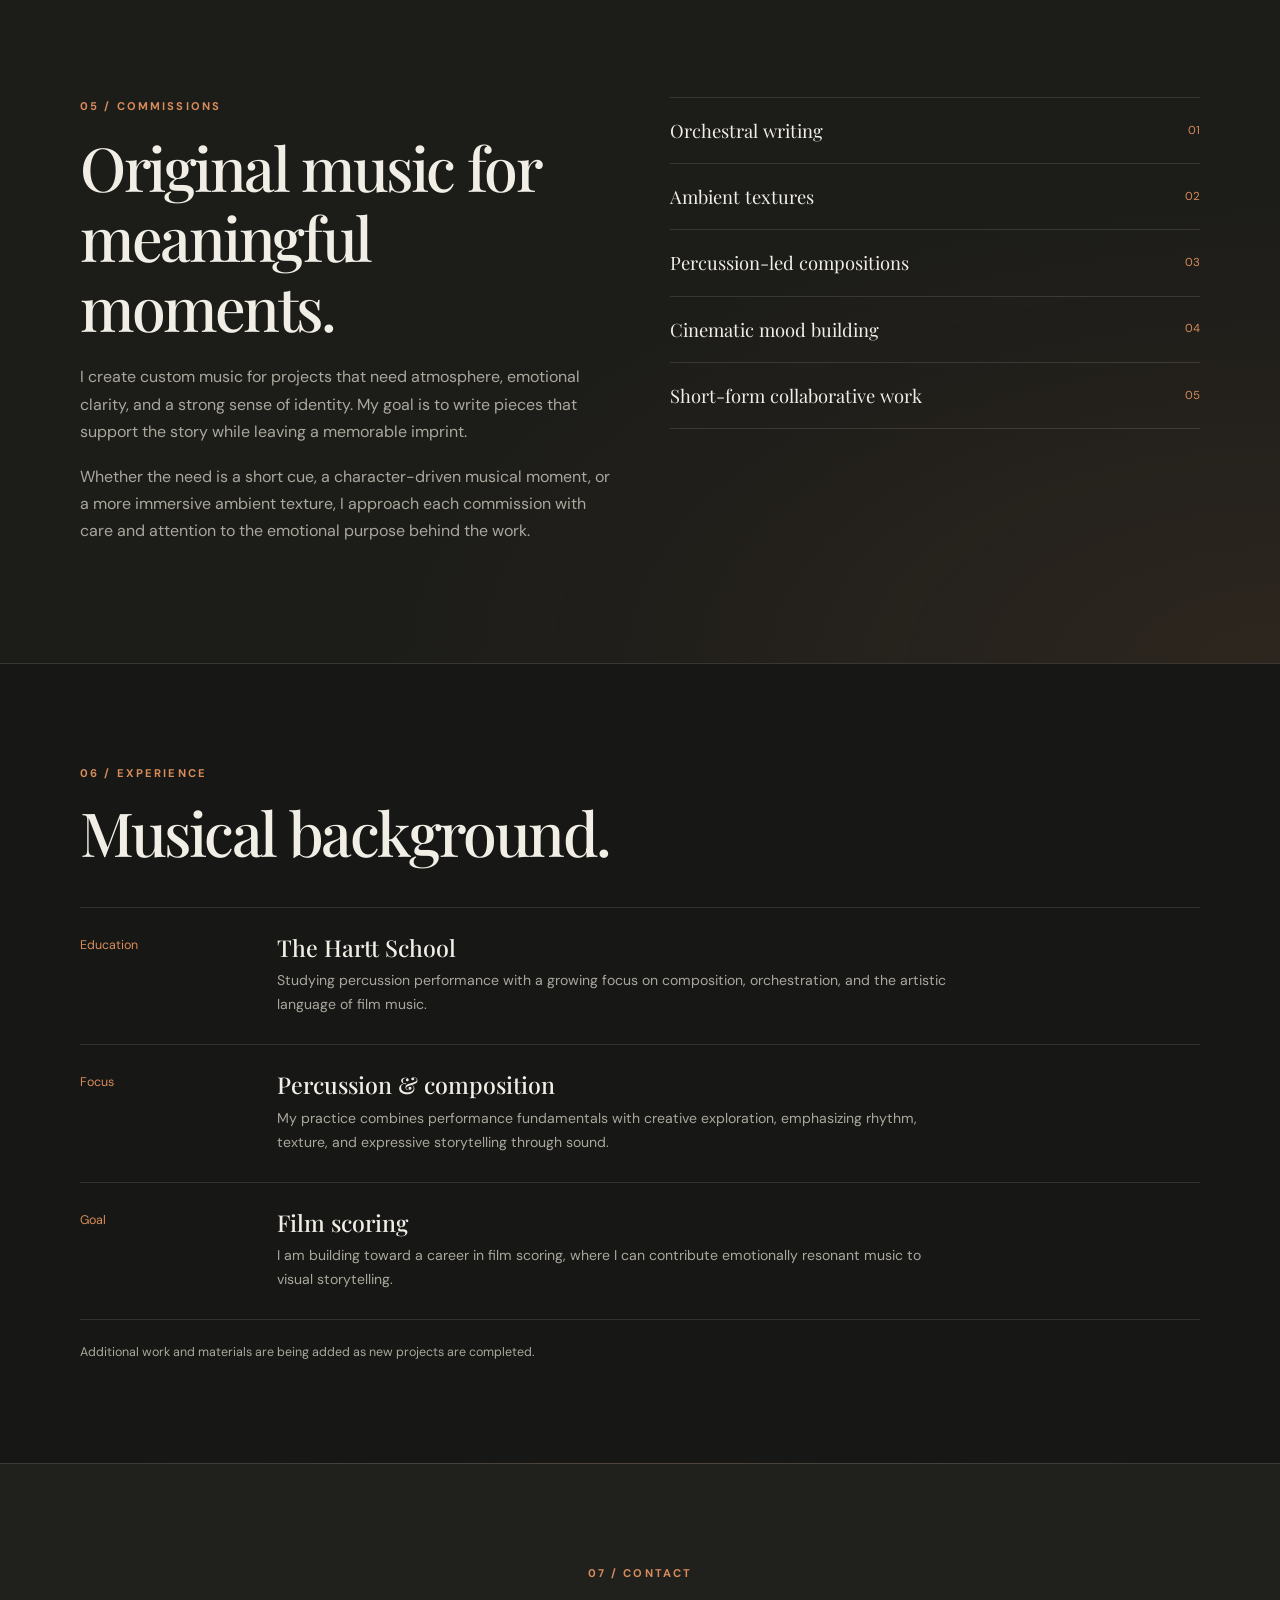
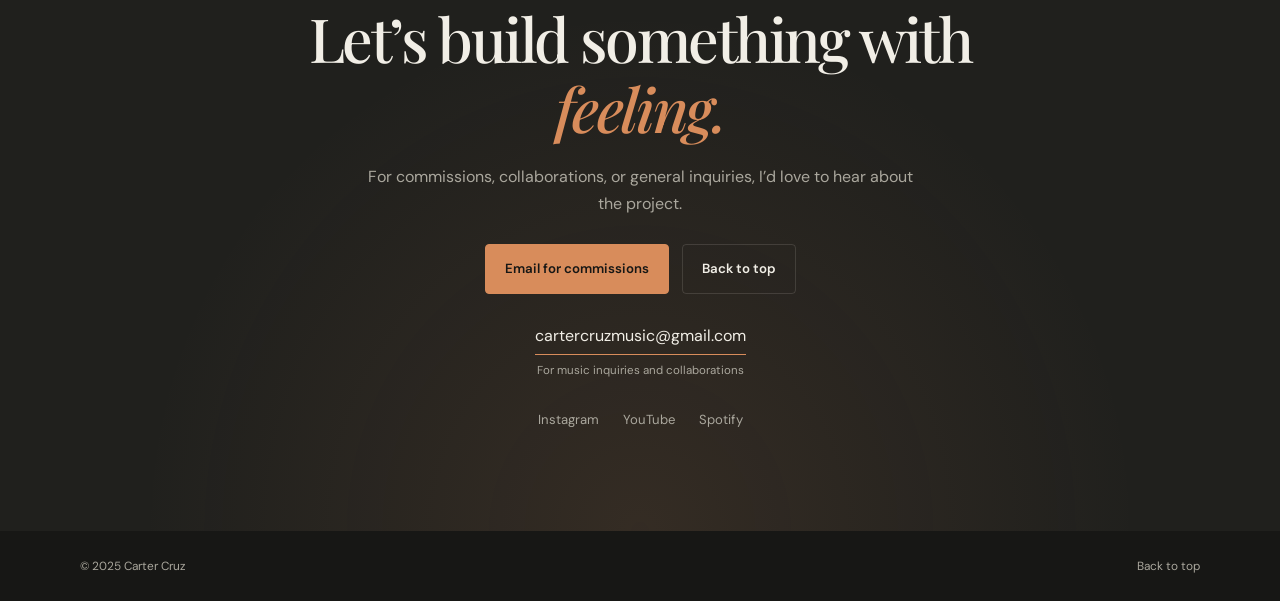
==== commit b39d5c13: "Remove 'sonic' from music description" ====
--- a/index.html
+++ b/index.html
@@ -1084,7 +1084,7 @@
           <p>
             I create custom music for projects that need atmosphere, emotional
             clarity, and a strong sense of identity. My goal is to write pieces
-            that support the story while leaving a memorable sonic imprint.
+            that support the story while leaving a memorable imprint.
           </p>
           <p>
             Whether the need is a short cue, a character-driven musical moment, or a
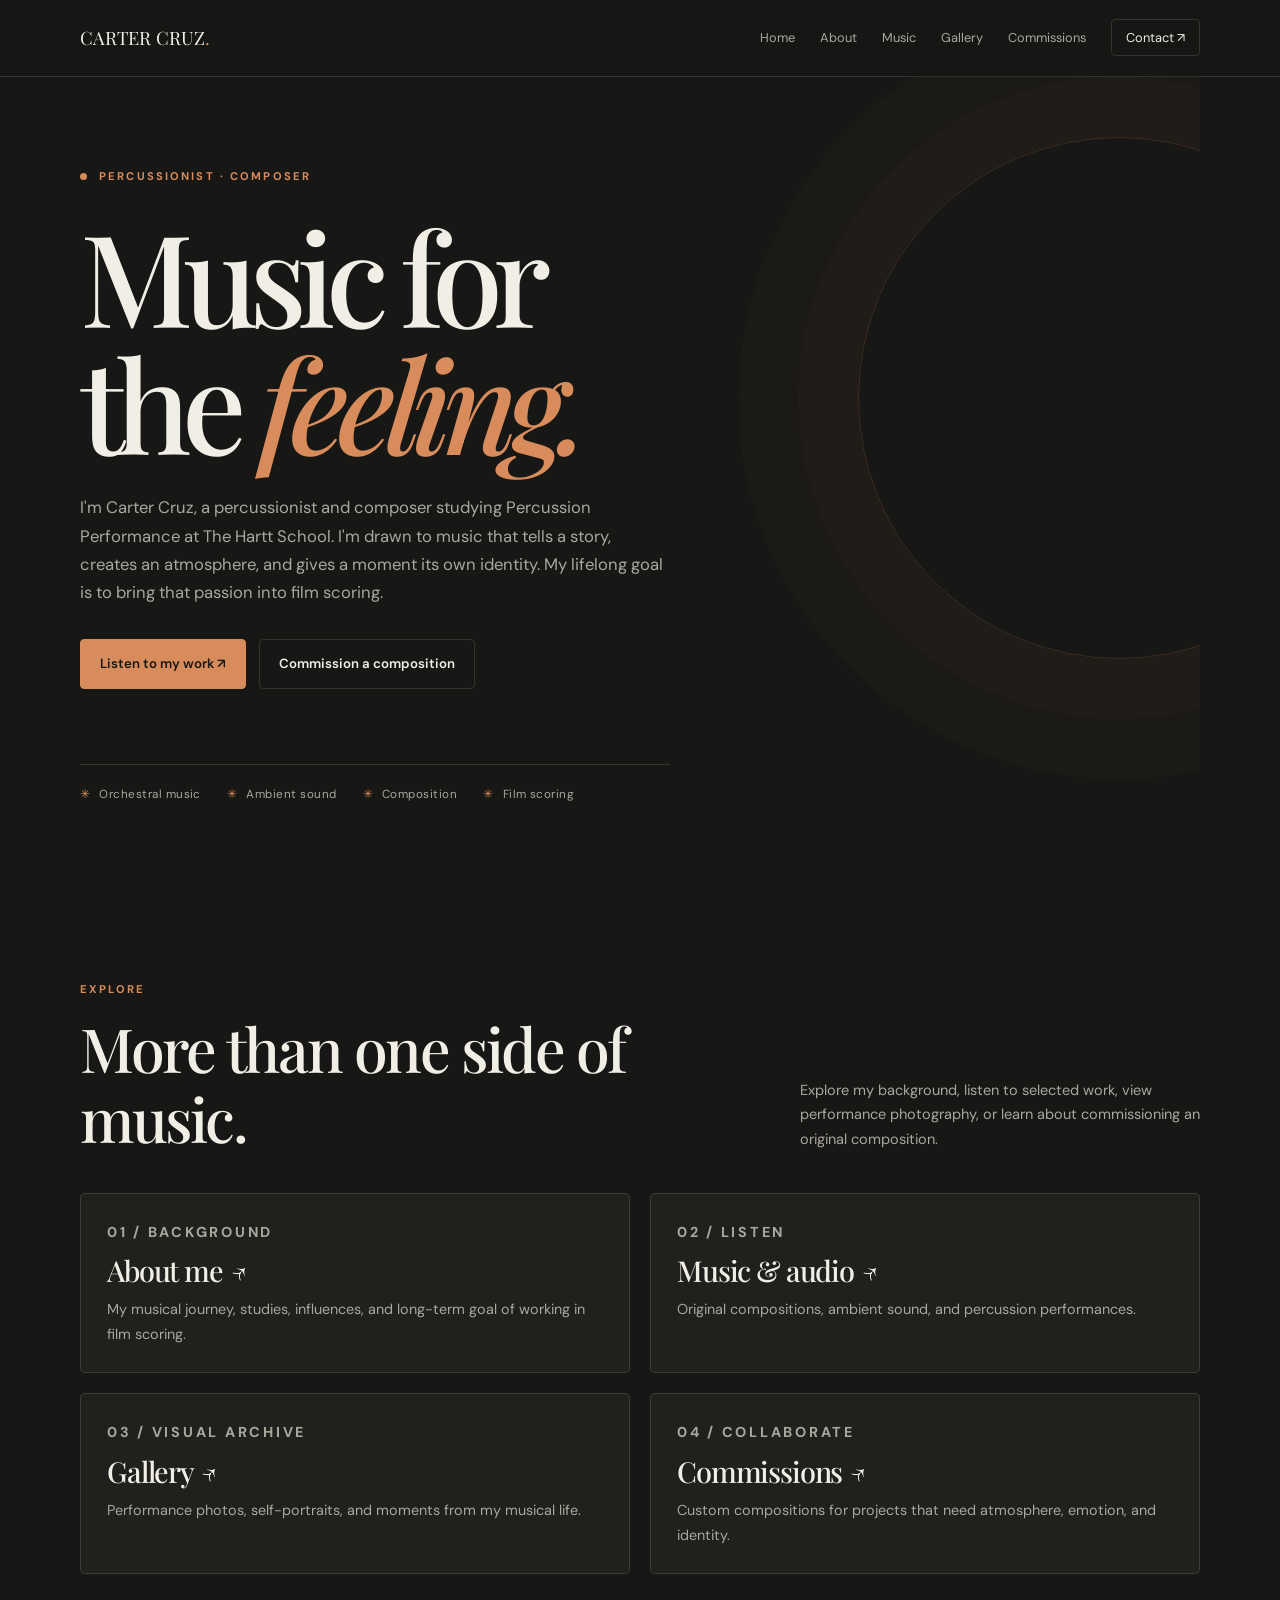
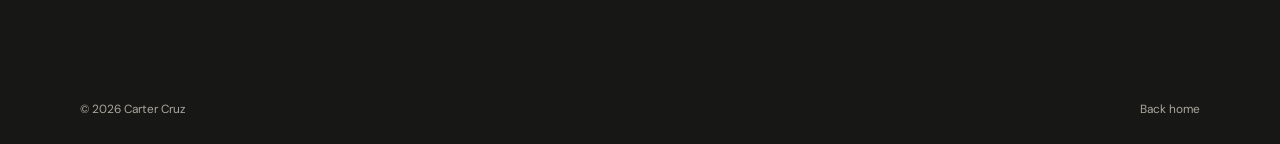
==== commit 33a4e6c2: "Add files via upload" ====
--- a/index.html
+++ b/index.html
@@ -4,782 +4,33 @@
   <meta charset="UTF-8">
   <meta name="viewport" content="width=device-width, initial-scale=1">
   <meta name="theme-color" content="#171715">
-
-  <title>Carter Cruz | Percussionist & Composer</title>
-  <meta name="description" content="Carter Cruz is a percussionist and composer studying at The Hartt School, exploring orchestral music, composition, and a future in film scoring.">
-
+  <title>Home | Carter Cruz</title>
+  <meta name="description" content="Carter Cruz, percussionist and composer.">
   <link rel="preconnect" href="https://fonts.googleapis.com">
   <link rel="preconnect" href="https://fonts.gstatic.com" crossorigin>
   <link href="https://fonts.googleapis.com/css2?family=DM+Sans:wght@400;500;600;700&family=Playfair+Display:ital,wght@0,500;0,600;0,700;1,500&display=swap" rel="stylesheet">
-
-  <style>
-    :root {
-      --bg: #171715;
-      --surface: #20201d;
-      --surface2: #292923;
-      --text: #f1eee6;
-      --muted: #aaa79d;
-      --accent: #d88c5b;
-      --line: rgba(241,238,230,.13);
-      --serif: "Playfair Display", Georgia, serif;
-      --sans: "DM Sans", sans-serif;
-      --width: 1120px;
-    }
-
-    * { box-sizing: border-box; margin: 0; padding: 0; }
-
-    html {
-      scroll-behavior: smooth;
-      scroll-padding-top: 90px;
-    }
-
-    body {
-      background: var(--bg);
-      color: var(--text);
-      font-family: var(--sans);
-      line-height: 1.7;
-      -webkit-font-smoothing: antialiased;
-    }
-
-    a { color: inherit; text-decoration: none; }
-
-    a:focus-visible, button:focus-visible {
-      outline: 2px solid var(--accent);
-      outline-offset: 5px;
-    }
-
-    .container {
-      width: min(var(--width), calc(100% - 48px));
-      margin-inline: auto;
-    }
-
-    .eyebrow {
-      color: var(--accent);
-      text-transform: uppercase;
-      letter-spacing: .19em;
-      font-size: .7rem;
-      font-weight: 700;
-    }
-
-    h1, h2, h3 { font-weight: 500; line-height: 1.15; }
-    h1, h2, .serif { font-family: var(--serif); }
-
-    h2 {
-      font-size: clamp(2.2rem, 5vw, 3.8rem);
-      letter-spacing: -.04em;
-    }
-
-    .section { padding: 100px 0; }
-    .muted { color: var(--muted); }
-    .accent { color: var(--accent); }
-
-    /* Navigation */
-
-    .site-header {
-      position: sticky;
-      top: 0;
-      z-index: 10;
-      background: rgba(23,23,21,.94);
-      backdrop-filter: blur(16px);
-      border-bottom: 1px solid var(--line);
-    }
-
-    .nav {
-      min-height: 76px;
-      display: flex;
-      align-items: center;
-      justify-content: space-between;
-      gap: 24px;
-    }
-
-    .brand {
-      font-family: var(--serif);
-      font-size: 1.15rem;
-      white-space: nowrap;
-    }
-
-    .brand span { color: var(--accent); }
-
-    .nav-links {
-      display: flex;
-      align-items: center;
-      gap: 25px;
-      list-style: none;
-      color: var(--muted);
-      font-size: .8rem;
-    }
-
-    .nav-links a:hover, .social-link:hover { color: var(--accent); }
-
-    .nav-links .nav-contact {
-      border: 1px solid var(--line);
-      padding: 9px 14px;
-      border-radius: 4px;
-      color: var(--text);
-    }
-
-    .menu-toggle {
-      display: none;
-      border: 1px solid var(--line);
-      border-radius: 4px;
-      padding: 8px 12px;
-      background: transparent;
-      color: var(--text);
-      cursor: pointer;
-    }
-
-    /* Hero */
-
-    .hero {
-      min-height: 680px;
-      display: flex;
-      align-items: center;
-      position: relative;
-      overflow: hidden;
-      padding-top: 90px;
-      padding-bottom: 75px;
-    }
-
-    .hero::before {
-      content: "";
-      position: absolute;
-      width: 520px;
-      height: 520px;
-      right: -180px;
-      top: 60px;
-      border: 1px solid rgba(216,140,91,.18);
-      border-radius: 50%;
-      box-shadow: 0 0 0 60px rgba(216,140,91,.025),
-                  0 0 0 120px rgba(216,140,91,.018);
-      pointer-events: none;
-    }
-
-    .hero-content { max-width: 900px; position: relative; z-index: 1; }
-
-    .hero-kicker {
-      display: flex;
-      align-items: center;
-      gap: 12px;
-      margin-bottom: 26px;
-    }
-
-    .status-dot {
-      width: 7px;
-      height: 7px;
-      background: var(--accent);
-      border-radius: 50%;
-    }
-
-    .hero h1 {
-      font-size: clamp(4rem, 10vw, 8rem);
-      letter-spacing: -.075em;
-      line-height: .99;
-      margin-bottom: 28px;
-    }
-
-    .hero h1 em, .contact h2 em {
-      color: var(--accent);
-      font-weight: 500;
-    }
-
-    .hero-description {
-      max-width: 590px;
-      color: var(--muted);
-      font-size: 1.04rem;
-      margin-bottom: 32px;
-    }
-
-    .button-row {
-      display: flex;
-      flex-wrap: wrap;
-      align-items: center;
-      gap: 13px;
-    }
-
-    .button {
-      display: inline-flex;
-      align-items: center;
-      justify-content: center;
-      gap: 10px;
-      padding: 13px 19px;
-      border: 1px solid var(--line);
-      border-radius: 4px;
-      font-size: .83rem;
-      font-weight: 600;
-      transition: transform .2s, background .2s;
-    }
-
-    .button:hover { transform: translateY(-2px); }
-
-    .button-primary {
-      background: var(--accent);
-      color: #171715;
-      border-color: var(--accent);
-    }
-
-    .button-primary:hover { background: #e8a476; }
-
-    .hero-bottom {
-      margin-top: 75px;
-      padding-top: 20px;
-      border-top: 1px solid var(--line);
-      display: flex;
-      flex-wrap: wrap;
-      gap: 15px 26px;
-    }
-
-    .hero-bottom span {
-      color: var(--muted);
-      font-size: .73rem;
-      letter-spacing: .04em;
-    }
-
-    .hero-bottom span::before {
-      content: "✳";
-      color: var(--accent);
-      margin-right: 9px;
-    }
-
-    /* Section headings */
-
-    .section-heading {
-      display: flex;
-      align-items: end;
-      justify-content: space-between;
-      gap: 28px;
-      margin-bottom: 40px;
-    }
-
-    .section-heading h2 { margin-top: 14px; }
-
-    .section-heading > p {
-      max-width: 400px;
-      color: var(--muted);
-      font-size: .91rem;
-    }
-
-    /* Featured composition */
-
-    .featured {
-      background:
-        radial-gradient(ellipse at 100% 0%, rgba(216,140,91,.09), transparent 45%),
-        #1c1c19;
-      border-block: 1px solid var(--line);
-    }
-
-    .featured-grid {
-      display: grid;
-      grid-template-columns: 1fr 1fr;
-      gap: 65px;
-      align-items: center;
-    }
-
-    .featured-art {
-      aspect-ratio: 1 / 1;
-      padding: 26px;
-      display: flex;
-      flex-direction: column;
-      justify-content: space-between;
-      position: relative;
-      overflow: hidden;
-      background:
-        radial-gradient(ellipse at 50% 45%, rgba(216,140,91,.22), transparent 43%),
-        linear-gradient(145deg, #33332c, #191917 75%);
-      border: 1px solid var(--line);
-    }
-
-    .featured-art::before, .featured-art::after {
-      content: "";
-      position: absolute;
-      width: 66%;
-      aspect-ratio: 1;
-      left: 17%;
-      top: 17%;
-      border: 1px solid rgba(216,140,91,.27);
-      border-radius: 50%;
-    }
-
-    .featured-art::after {
-      width: 43%;
-      left: 28.5%;
-      top: 28.5%;
-      border-color: rgba(241,238,230,.18);
-    }
-
-    .art-top, .art-bottom {
-      position: relative;
-      z-index: 1;
-      display: flex;
-      justify-content: space-between;
-      gap: 12px;
-      color: var(--muted);
-      font-size: .68rem;
-      letter-spacing: .12em;
-      text-transform: uppercase;
-    }
-
-    .art-center {
-      position: relative;
-      z-index: 1;
-      font-family: var(--serif);
-      font-size: clamp(2.7rem, 6vw, 5rem);
-      line-height: 1;
-      letter-spacing: -.06em;
-      text-align: center;
-    }
-
-    .featured-copy h2 { margin: 16px 0 20px; }
-
-    .featured-copy > p:not(.eyebrow) {
-      color: var(--muted);
-      margin-bottom: 18px;
-    }
-
-    .note {
-      margin: 24px 0;
-      padding: 14px 16px;
-      background: rgba(255,255,255,.025);
-      border-left: 2px solid var(--accent);
-      color: var(--muted);
-      font-size: .8rem;
-    }
-
-    /* Audio portfolio */
-
-    .audio-list {
-      display: grid;
-      grid-template-columns: 1fr;
-      gap: 16px;
-    }
-
-    .audio-card {
-      display: grid;
-      grid-template-columns: 65px 1fr;
-      gap: 20px;
-      padding: 24px;
-      background: var(--surface);
-      border: 1px solid var(--line);
-      border-radius: 5px;
-      align-items: start;
-    }
-
-    .audio-number {
-      width: 55px;
-      height: 55px;
-      display: grid;
-      place-items: center;
-      background: var(--surface2);
-      color: var(--accent);
-      font-family: var(--serif);
-      font-size: 1.5rem;
-    }
-
-    .audio-info h3 {
-      font-family: var(--serif);
-      font-size: 1.45rem;
-      margin-bottom: 5px;
-    }
-
-    .audio-meta {
-      color: var(--accent);
-      font-size: .68rem;
-      letter-spacing: .12em;
-      text-transform: uppercase;
-      margin-bottom: 10px;
-    }
-
-    .audio-info > p:not(.audio-meta) {
-      color: var(--muted);
-      font-size: .86rem;
-      margin-bottom: 15px;
-    }
-
-    audio {
-      display: block;
-      width: 100%;
-      max-width: 560px;
-      height: 42px;
-      accent-color: var(--accent);
-    }
-
-    .audio-help {
-      color: var(--muted);
-      font-size: .78rem;
-      margin-top: 22px;
-    }
-
-    /* General project cards */
-
-    .portfolio {
-      background: #1c1c19;
-      border-block: 1px solid var(--line);
-    }
-
-    .project-grid {
-      display: grid;
-      grid-template-columns: repeat(2, minmax(0, 1fr));
-      gap: 22px;
-    }
-
-    .project {
-      overflow: hidden;
-      background: var(--surface);
-      border: 1px solid var(--line);
-      border-radius: 5px;
-      transition: border-color .2s, transform .2s;
-    }
-
-    .project:hover {
-      border-color: rgba(216,140,91,.55);
-      transform: translateY(-3px);
-    }
-
-    .project-art {
-      aspect-ratio: 16 / 9;
-      padding: 22px;
-      display: flex;
-      align-items: end;
-      justify-content: space-between;
-      background:
-        radial-gradient(ellipse at 80% 20%, rgba(216,140,91,.2), transparent 40%),
-        linear-gradient(140deg, #30302a, #191917);
-      border-bottom: 1px solid var(--line);
-    }
-
-    .project-number {
-      font-family: var(--serif);
-      font-size: 3.4rem;
-      line-height: 1;
-      color: rgba(241,238,230,.75);
-    }
-
-    .project-type {
-      color: var(--accent);
-      font-size: .66rem;
-      letter-spacing: .14em;
-      text-transform: uppercase;
-    }
-
-    .project-body { padding: 24px; }
-
-    .project-meta {
-      color: var(--accent);
-      font-size: .68rem;
-      letter-spacing: .12em;
-      text-transform: uppercase;
-    }
-
-    .project h3 {
-      font-family: var(--serif);
-      font-size: 1.6rem;
-      margin: 10px 0;
-    }
-
-    .project-body > p:not(.project-meta) {
-      color: var(--muted);
-      font-size: .87rem;
-      margin-bottom: 20px;
-    }
-
-    .text-link {
-      display: inline-flex;
-      align-items: center;
-      gap: 9px;
-      font-size: .81rem;
-      font-weight: 600;
-    }
-
-    .text-link span {
-      color: var(--accent);
-      transition: transform .2s;
-    }
-
-    .text-link:hover span { transform: translateX(4px); }
-
-    /* About */
-
-    .about-grid {
-      display: grid;
-      grid-template-columns: .8fr 1.2fr;
-      gap: 75px;
-      align-items: start;
-    }
-
-    .about-copy p {
-      color: var(--muted);
-      font-size: .98rem;
-      margin-bottom: 20px;
-    }
-
-    .about-copy strong { color: var(--text); }
-
-    .about-quote {
-      margin-top: 28px;
-      padding: 20px 0 20px 24px;
-      border-left: 2px solid var(--accent);
-      font-family: var(--serif);
-      font-size: 1.4rem;
-      line-height: 1.55;
-    }
-
-    /* Commissions */
-
-    .commissions {
-      background:
-        radial-gradient(ellipse at 100% 100%, rgba(216,140,91,.09), transparent 50%),
-        #1c1c19;
-      border-block: 1px solid var(--line);
-    }
-
-    .commission-grid {
-      display: grid;
-      grid-template-columns: 1fr 1fr;
-      gap: 60px;
-      align-items: start;
-    }
-
-    .commission-copy h2 { margin: 16px 0 22px; }
-
-    .commission-copy > p:not(.eyebrow) {
-      color: var(--muted);
-      margin-bottom: 18px;
-    }
-
-    .specialty-list {
-      display: grid;
-      gap: 0;
-      border-top: 1px solid var(--line);
-    }
-
-    .specialty {
-      padding: 17px 0;
-      border-bottom: 1px solid var(--line);
-      display: flex;
-      justify-content: space-between;
-      align-items: center;
-      gap: 15px;
-    }
-
-    .specialty span:first-child {
-      font-family: var(--serif);
-      font-size: 1.15rem;
-    }
-
-    .specialty span:last-child {
-      color: var(--accent);
-      font-size: .72rem;
-      text-align: right;
-    }
-
-    /* Experience */
-
-    .experience-list { border-top: 1px solid var(--line); }
-
-    .experience-item {
-      display: grid;
-      grid-template-columns: 165px 1fr;
-      gap: 32px;
-      padding: 27px 0;
-      border-bottom: 1px solid var(--line);
-    }
-
-    .experience-label {
-      color: var(--accent);
-      font-size: .78rem;
-    }
-
-    .experience-item h3 {
-      font-family: var(--serif);
-      font-size: 1.45rem;
-      margin-bottom: 8px;
-    }
-
-    .experience-item p {
-      color: var(--muted);
-      font-size: .88rem;
-      max-width: 680px;
-    }
-
-    .credentials-note {
-      margin-top: 22px;
-      color: var(--muted);
-      font-size: .78rem;
-    }
-
-    /* Contact */
-
-    .contact {
-      background:
-        radial-gradient(ellipse at 50% 100%, rgba(216,140,91,.11), transparent 55%),
-        #20201d;
-      border-top: 1px solid var(--line);
-      text-align: center;
-    }
-
-    .contact-inner { max-width: 750px; margin: auto; }
-
-    .contact h2 { margin: 20px 0; }
-
-    .contact-inner > p:not(.eyebrow) {
-      max-width: 550px;
-      margin: 0 auto 26px;
-      color: var(--muted);
-    }
-
-    .contact .button-row { justify-content: center; }
-
-    .business-email {
-      display: inline-block;
-      color: var(--text);
-      border-bottom: 1px solid var(--accent);
-      padding: 5px 0;
-      margin-top: 23px;
-      font-size: 1rem;
-      user-select: text;
-      overflow-wrap: anywhere;
-    }
-
-    .email-caption {
-      color: var(--muted);
-      font-size: .72rem;
-      margin-top: 6px;
-    }
-
-    .social-links {
-      display: flex;
-      flex-wrap: wrap;
-      justify-content: center;
-      gap: 24px;
-      margin-top: 28px;
-    }
-
-    .social-link {
-      color: var(--muted);
-      font-size: .82rem;
-    }
-
-    /* Footer */
-
-    footer {
-      padding: 25px 0;
-      color: var(--muted);
-      font-size: .74rem;
-    }
-
-    .footer-inner {
-      display: flex;
-      align-items: center;
-      justify-content: space-between;
-      gap: 20px;
-    }
-
-    .footer-inner a:hover { color: var(--accent); }
-
-    /* Mobile */
-
-    @media (max-width: 760px) {
-      .container { width: calc(100% - 36px); }
-      .section { padding: 72px 0; }
-      .nav { min-height: 68px; }
-
-      .menu-toggle { display: block; }
-
-      .nav-links {
-        display: none;
-        position: absolute;
-        top: 68px;
-        left: 0;
-        right: 0;
-        padding: 24px;
-        flex-direction: column;
-        align-items: stretch;
-        gap: 20px;
-        background: var(--bg);
-        border-bottom: 1px solid var(--line);
-      }
-
-      .nav-links.open { display: flex; }
-      .nav-links .nav-contact { display: block; text-align: center; }
-
-      .hero { min-height: auto; padding-top: 100px; }
-
-      .hero::before {
-        width: 320px;
-        height: 320px;
-        right: -235px;
-        top: 75px;
-      }
-
-      .hero h1 { font-size: clamp(3.4rem, 13vw, 5.5rem); }
-
-      .hero-bottom { margin-top: 55px; }
-
-      .section-heading {
-        flex-direction: column;
-        align-items: start;
-      }
-
-      .featured-grid, .commission-grid, .about-grid {
-        grid-template-columns: 1fr;
-        gap: 32px;
-      }
-
-      .featured-art { max-width: 500px; width: 100%; margin: auto; }
-      .project-grid { grid-template-columns: 1fr; }
-
-      .audio-card {
-        grid-template-columns: 44px 1fr;
-        gap: 14px;
-        padding: 17px;
-      }
-
-      .audio-number {
-        width: 42px;
-        height: 42px;
-        font-size: 1.2rem;
-      }
-
-      .experience-item {
-        grid-template-columns: 1fr;
-        gap: 8px;
-      }
-
-      .footer-inner { flex-direction: column; align-items: start; }
-    }
-
-    @media (prefers-reduced-motion: reduce) {
-      html { scroll-behavior: auto; }
-      *, *::before, *::after { transition: none !important; }
-    }
-  </style>
+  <link rel="stylesheet" href="styles.css">
 </head>
-
 <body>
 
-  <header class="site-header">
-    <nav class="nav container" aria-label="Main navigation">
-      <a class="brand" href="#home">CARTER CRUZ<span>.</span></a>
+<header class="site-header">
+  <nav class="nav container" aria-label="Main navigation">
+    <a class="brand" href="index.html">CARTER CRUZ<span>.</span></a>
+    <button class="menu-toggle" id="menuToggle" aria-expanded="false" aria-controls="navLinks" type="button">Menu</button>
+    <ul class="nav-links" id="navLinks">
+      <li><a href="index.html">Home</a></li>
+      <li><a href="about.html">About</a></li>
+      <li><a href="music.html">Music</a></li>
+      <li><a href="gallery.html">Gallery</a></li>
+      <li><a href="commissions.html">Commissions</a></li>
+      <li><a class="nav-contact" href="commissions.html#contact">Contact ↗</a></li>
+    </ul>
+  </nav>
+</header>
 
-      <button class="menu-toggle" id="menuToggle"
-        aria-expanded="false" aria-controls="navLinks" type="button">
-        Menu
-      </button>
+<main>
 
-      <ul class="nav-links" id="navLinks">
-        <li><a href="#studio">Audio</a></li>
-        <li><a href="#portfolio">Portfolio</a></li>
-        <li><a href="#about">About</a></li>
-        <li><a href="#commissions">Commissions</a></li>
-        <li><a href="#experience">Experience</a></li>
-        <li><a class="nav-contact" href="#contact">Contact ↗</a></li>
-      </ul>
-    </nav>
-  </header>
-
-  <main>
-
-    <!-- HERO -->
-    <section class="hero container" id="home">
+<section class="hero container" id="home">
       <div class="hero-content">
         <div class="hero-kicker eyebrow">
           <span class="status-dot"></span>
@@ -817,396 +68,36 @@
       </div>
     </section>
 
-    <!-- FEATURED INTRODUCTION -->
-    <section class="section featured">
-      <div class="container featured-grid">
-        <div class="featured-art" aria-label="Abstract portfolio artwork">
-          <div class="art-top">
-            <span>Cruz.Frequency</span>
-            <span>CC / 001</span>
-          </div>
-          <div class="art-center">Sound &<br><em>story.</em></div>
-          <div class="art-bottom">
-            <span>Percussion</span>
-            <span>Composition</span>
-          </div>
-        </div>
+<section class="section container">
+  <div class="section-heading"><div><p class="eyebrow">Explore</p><h2>More than one side of music.</h2></div>
+  <p>Explore my background, listen to selected work, view performance photography, or learn about commissioning an original composition.</p></div>
+  <div class="page-links">
+    <a class="page-link-card" href="about.html"><p class="eyebrow">01 / Background</p><h2>About me ↗</h2><p>My musical journey, studies, influences, and long-term goal of working in film scoring.</p></a>
+    <a class="page-link-card" href="music.html"><p class="eyebrow">02 / Listen</p><h2>Music & audio ↗</h2><p>Original compositions, ambient sound, and percussion performances.</p></a>
+    <a class="page-link-card" href="gallery.html"><p class="eyebrow">03 / Visual archive</p><h2>Gallery ↗</h2><p>Performance photos, self-portraits, and moments from my musical life.</p></a>
+    <a class="page-link-card" href="commissions.html"><p class="eyebrow">04 / Collaborate</p><h2>Commissions ↗</h2><p>Custom compositions for projects that need atmosphere, emotion, and identity.</p></a>
+  </div>
+</section>
 
-        <div class="featured-copy">
-          <p class="eyebrow">01 / The creative direction</p>
-          <h2>Every sound<br>serves a purpose.</h2>
+</main>
+<footer><div class="container footer-inner"><span>© 2026 Carter Cruz</span><a href="index.html">Back home</a></div></footer>
 
-          <p>
-            My foundation is percussion performance, but my musical
-            interests reach far beyond one instrument. I'm interested
-            in orchestral writing, atmosphere, texture, and the way
-            music can help an audience experience a story.
-          </p>
+<script>
+const menuToggle = document.getElementById('menuToggle');
+const navLinks = document.getElementById('navLinks');
+if (menuToggle && navLinks) {
+  menuToggle.addEventListener('click', () => {
+    const isOpen = navLinks.classList.toggle('open');
+    menuToggle.setAttribute('aria-expanded', String(isOpen));
+  });
+  navLinks.querySelectorAll('a').forEach(link => {
+    link.addEventListener('click', () => {
+      navLinks.classList.remove('open');
+      menuToggle.setAttribute('aria-expanded', 'false');
+    });
+  });
+}
+</script>
 
-          <p>
-            Film scoring is a lifelong goal I'm working toward.
-            In the meantime, this portfolio brings together my
-            performances, compositions, and musical development.
-          </p>
-
-          <div class="note">
-            Cruz.Frequency is my creative identity. This portfolio
-            will grow as I complete new pieces and performances.
-          </div>
-
-          <a class="text-link" href="#portfolio">
-            Explore selected work <span>↗</span>
-          </a>
-        </div>
-      </div>
-    </section>
-
-    <!-- AUDIO PLAYERS -->
-    <section class="section container" id="studio">
-      <div class="section-heading">
-        <div>
-          <p class="eyebrow">02 / Listen</p>
-          <h2>Selected audio.</h2>
-        </div>
-        <p>
-          A selection of my performances and compositions.
-          Use the players below to listen directly on this website.
-        </p>
-      </div>
-
-      <div class="audio-list">
-
-        <!-- AUDIO EXAMPLE 1 -->
-        <article class="audio-card">
-          <div class="audio-number">01</div>
-          <div class="audio-info">
-            <p class="audio-meta">Composition / Example 01</p>
-            <h3>Orchestral Work</h3>
-            <p>
-              An orchestration of moving on a phase of your life
-              with the title called, "The Ending of The Beginning".
-            </p>
-            <audio controls preload="none">
-              <source src="audio/The%20Ending%20of%20The%20Beginning.mp3" type="audio/mpeg">
-              Your browser does not support audio playback.
-              <a href="audio/The%20Ending%20of%20The%20Beginning.mp3">Play or download the audio</a>.
-            </audio>
-          </div>
-        </article>
-
-        <!-- AUDIO EXAMPLE 2 -->
-        <article class="audio-card">
-          <div class="audio-number">02</div>
-          <div class="audio-info">
-            <p class="audio-meta">Composition / Example 02</p>
-            <h3>Ambient Piece</h3>
-            <p>
-              An atmospheric piece.
-              Taking inspiration from silent hill, I try to have an unsetting enviroment.
-            </p>
-            <audio controls preload="none">
-              <source src="audio/SOUND_SCARY_AMBIANCE.mp3" type="audio/mpeg">
-              Your browser does not support audio playback.
-              <a href="audio/SOUND_SCARY_AMBIANCE.mp3">Play or download the audio</a>.
-            </audio>
-          </div>
-        </article>
-
-        <!-- AUDIO EXAMPLE 3 -->
-        <article class="audio-card">
-          <div class="audio-number">03</div>
-          <div class="audio-info">
-            <p class="audio-meta">Performance / Example 03</p>
-            <h3>Percussion Performance</h3>
-            <p>
-              A solo, ensemble excerpt, or other performance.
-              Add the piece title, composer, and instrument here.
-            </p>
-            <audio controls preload="none">
-              <source src="audio/SOUND_SCARY_AMBIANCE.mp3" type="audio/mpeg">
-              Your browser does not support audio playback.
-              <a href="audio/SOUND_SCARY_AMBIANCE.mp3">Play or download the audio</a>.
-            </audio>
-          </div>
-        </article>
-
-      </div>
-
-      <p class="audio-help">
-        Audio not playing? Make sure the MP3 exists in your repository
-        at the exact path shown in the player.
-      </p>
-    </section>
-
-    <!-- PORTFOLIO -->
-    <section class="section portfolio" id="portfolio">
-      <div class="container">
-        <div class="section-heading">
-          <div>
-            <p class="eyebrow">03 / Selected work</p>
-            <h2>The portfolio.</h2>
-          </div>
-          <p>
-            Performances, original music, and musical resources
-            that document my development as a percussionist and composer.
-          </p>
-        </div>
-
-        <div class="project-grid">
-
-          <article class="project">
-            <div class="project-art">
-              <span class="project-number">01</span>
-              <span class="project-type">Composition</span>
-            </div>
-            <div class="project-body">
-              <p class="project-meta">Original music</p>
-              <h3>Original Compositions</h3>
-              <p>
-                Original pieces and musical ideas exploring orchestral
-                writing, ambience, texture, and storytelling.
-              </p>
-              <a class="text-link" href="#studio">
-                Listen to audio examples <span>↗</span>
-              </a>
-            </div>
-          </article>
-
-          <article class="project">
-            <div class="project-art">
-              <span class="project-number">02</span>
-              <span class="project-type">Performance</span>
-            </div>
-            <div class="project-body">
-              <p class="project-meta">Percussion</p>
-              <h3>Performance Archive</h3>
-              <p>
-                Solo repertoire, ensemble performances, and selected
-                concert work from my percussion studies.
-              </p>
-              <a class="text-link" href="#experience">
-                View musical background <span>↗</span>
-              </a>
-            </div>
-          </article>
-
-          <article class="project">
-            <div class="project-art">
-              <span class="project-number">03</span>
-              <span class="project-type">Film music</span>
-            </div>
-            <div class="project-body">
-              <p class="project-meta">Scoring</p>
-              <h3>Storytelling in Sound</h3>
-              <p>
-                Exploring emotional cues, motif work, and cinematic texture
-                in service of narrative and atmosphere.
-              </p>
-              <a class="text-link" href="#commissions">
-                Learn about commissions <span>↗</span>
-              </a>
-            </div>
-          </article>
-
-          <article class="project">
-            <div class="project-art">
-              <span class="project-number">04</span>
-              <span class="project-type">Research</span>
-            </div>
-            <div class="project-body">
-              <p class="project-meta">Development</p>
-              <h3>Creative Process</h3>
-              <p>
-                Sketches, experiments, and writing examples that reflect my
-                ongoing development as a composer and collaborator.
-              </p>
-              <a class="text-link" href="#about">
-                Read more about me <span>↗</span>
-              </a>
-            </div>
-          </article>
-
-        </div>
-      </div>
-    </section>
-
-    <!-- ABOUT -->
-    <section class="section container" id="about">
-      <div class="section-heading">
-        <div>
-          <p class="eyebrow">04 / About</p>
-          <h2>Artist profile.</h2>
-        </div>
-      </div>
-
-      <div class="about-grid">
-        <div class="about-copy">
-          <p>
-            I am a percussionist and composer focused on creating music that
-            feels emotional, atmospheric, and meaningful. My work is rooted in
-            performance, but my curiosity extends into orchestral writing,
-            ambient textures, and the art of telling a story through sound.
-          </p>
-          <p>
-            <strong>Studying at The Hartt School</strong> has shaped my approach to
-            music deeply. I continue to develop as both a performer and a writer,
-            with a growing interest in cinematic language and the power of a well-
-            placed musical gesture.
-          </p>
-          <div class="about-quote">
-            “Music is most powerful when it gives a feeling a voice.”
-          </div>
-        </div>
-
-        <div class="about-copy">
-          <p>
-            My projects often begin with an image, a mood, or a memory that needs a
-            sound world to match it. Whether the result is a percussion performance,
-            a composition, or a more cinematic atmosphere, I aim for clarity,
-            emotion, and texture in equal measure.
-          </p>
-          <p>
-            I’m especially interested in the relationship between percussion and
-            narrative—how rhythm, silence, and color can create tension, motion,
-            and release. That interest continues to guide the music I make and the
-            goals I’m building toward.
-          </p>
-        </div>
-      </div>
-    </section>
-
-    <!-- COMMISSIONS -->
-    <section class="section commissions" id="commissions">
-      <div class="container commission-grid">
-        <div class="commission-copy">
-          <p class="eyebrow">05 / Commissions</p>
-          <h2>Original music for meaningful moments.</h2>
-          <p>
-            I create custom music for projects that need atmosphere, emotional
-            clarity, and a strong sense of identity. My goal is to write pieces
-            that support the story while leaving a memorable imprint.
-          </p>
-          <p>
-            Whether the need is a short cue, a character-driven musical moment, or a
-            more immersive ambient texture, I approach each commission with care and
-            attention to the emotional purpose behind the work.
-          </p>
-        </div>
-
-        <div class="specialty-list" aria-label="Commissions specialties">
-          <div class="specialty"><span>Orchestral writing</span><span>01</span></div>
-          <div class="specialty"><span>Ambient textures</span><span>02</span></div>
-          <div class="specialty"><span>Percussion-led compositions</span><span>03</span></div>
-          <div class="specialty"><span>Cinematic mood building</span><span>04</span></div>
-          <div class="specialty"><span>Short-form collaborative work</span><span>05</span></div>
-        </div>
-      </div>
-    </section>
-
-    <!-- EXPERIENCE -->
-    <section class="section container" id="experience">
-      <div class="section-heading">
-        <div>
-          <p class="eyebrow">06 / Experience</p>
-          <h2>Musical background.</h2>
-        </div>
-      </div>
-
-      <div class="experience-list">
-        <div class="experience-item">
-          <div class="experience-label">Education</div>
-          <div>
-            <h3>The Hartt School</h3>
-            <p>
-              Studying percussion performance with a growing focus on composition,
-              orchestration, and the artistic language of film music.
-            </p>
-          </div>
-        </div>
-
-        <div class="experience-item">
-          <div class="experience-label">Focus</div>
-          <div>
-            <h3>Percussion & composition</h3>
-            <p>
-              My practice combines performance fundamentals with creative exploration,
-              emphasizing rhythm, texture, and expressive storytelling through sound.
-            </p>
-          </div>
-        </div>
-
-        <div class="experience-item">
-          <div class="experience-label">Goal</div>
-          <div>
-            <h3>Film scoring</h3>
-            <p>
-              I am building toward a career in film scoring, where I can contribute
-              emotionally resonant music to visual storytelling.
-            </p>
-          </div>
-        </div>
-      </div>
-
-      <p class="credentials-note">
-        Additional work and materials are being added as new projects are completed.
-      </p>
-    </section>
-
-    <!-- CONTACT -->
-    <section class="section contact" id="contact">
-      <div class="container contact-inner">
-        <p class="eyebrow">07 / Contact</p>
-        <h2>Let’s build something with <em>feeling.</em></h2>
-        <p>
-          For commissions, collaborations, or general inquiries, I’d love to hear about the project.
-        </p>
-
-        <div class="button-row">
-          <a class="button button-primary" href="mailto:cartercruzmusic@gmail.com?subject=Music%20Inquiry">
-            Email for commissions
-          </a>
-          <a class="button" href="#home">
-            Back to top
-          </a>
-        </div>
-
-        <a class="business-email" href="mailto:cartercruzmusic@gmail.com">cartercruzmusic@gmail.com</a>
-        <div class="email-caption">For music inquiries and collaborations</div>
-
-        <div class="social-links" aria-label="Social links">
-          <a class="social-link" href="https://www.instagram.com" target="_blank" rel="noreferrer">Instagram</a>
-          <a class="social-link" href="https://www.youtube.com" target="_blank" rel="noreferrer">YouTube</a>
-          <a class="social-link" href="https://www.spotify.com" target="_blank" rel="noreferrer">Spotify</a>
-        </div>
-      </div>
-    </section>
-
-  </main>
-
-  <footer>
-    <div class="container footer-inner">
-      <span>© 2025 Carter Cruz</span>
-      <a href="#home">Back to top</a>
-    </div>
-  </footer>
-
-  <script>
-    const menuToggle = document.getElementById('menuToggle');
-    const navLinks = document.getElementById('navLinks');
-
-    if (menuToggle && navLinks) {
-      menuToggle.addEventListener('click', () => {
-        const isOpen = navLinks.classList.toggle('open');
-        menuToggle.setAttribute('aria-expanded', String(isOpen));
-      });
-
-      navLinks.querySelectorAll('a').forEach(link => {
-        link.addEventListener('click', () => {
-          navLinks.classList.remove('open');
-          menuToggle.setAttribute('aria-expanded', 'false');
-        });
-      });
-    }
-  </script>
 </body>
 </html>
--- a/styles.css
+++ b/styles.css
@@ -0,0 +1,763 @@
+
+    :root {
+      --bg: #171715;
+      --surface: #20201d;
+      --surface2: #292923;
+      --text: #f1eee6;
+      --muted: #aaa79d;
+      --accent: #d88c5b;
+      --line: rgba(241,238,230,.13);
+      --serif: "Playfair Display", Georgia, serif;
+      --sans: "DM Sans", sans-serif;
+      --width: 1120px;
+    }
+
+    * { box-sizing: border-box; margin: 0; padding: 0; }
+
+    html {
+      scroll-behavior: smooth;
+      scroll-padding-top: 90px;
+    }
+
+    body {
+      background: var(--bg);
+      color: var(--text);
+      font-family: var(--sans);
+      line-height: 1.7;
+      -webkit-font-smoothing: antialiased;
+    }
+
+    a { color: inherit; text-decoration: none; }
+
+    a:focus-visible, button:focus-visible {
+      outline: 2px solid var(--accent);
+      outline-offset: 5px;
+    }
+
+    .container {
+      width: min(var(--width), calc(100% - 48px));
+      margin-inline: auto;
+    }
+
+    .eyebrow {
+      color: var(--accent);
+      text-transform: uppercase;
+      letter-spacing: .19em;
+      font-size: .7rem;
+      font-weight: 700;
+    }
+
+    h1, h2, h3 { font-weight: 500; line-height: 1.15; }
+    h1, h2, .serif { font-family: var(--serif); }
+
+    h2 {
+      font-size: clamp(2.2rem, 5vw, 3.8rem);
+      letter-spacing: -.04em;
+    }
+
+    .section { padding: 100px 0; }
+    .muted { color: var(--muted); }
+    .accent { color: var(--accent); }
+
+    /* Navigation */
+
+    .site-header {
+      position: sticky;
+      top: 0;
+      z-index: 10;
+      background: rgba(23,23,21,.94);
+      backdrop-filter: blur(16px);
+      border-bottom: 1px solid var(--line);
+    }
+
+    .nav {
+      min-height: 76px;
+      display: flex;
+      align-items: center;
+      justify-content: space-between;
+      gap: 24px;
+    }
+
+    .brand {
+      font-family: var(--serif);
+      font-size: 1.15rem;
+      white-space: nowrap;
+    }
+
+    .brand span { color: var(--accent); }
+
+    .nav-links {
+      display: flex;
+      align-items: center;
+      gap: 25px;
+      list-style: none;
+      color: var(--muted);
+      font-size: .8rem;
+    }
+
+    .nav-links a:hover, .social-link:hover { color: var(--accent); }
+
+    .nav-links .nav-contact {
+      border: 1px solid var(--line);
+      padding: 9px 14px;
+      border-radius: 4px;
+      color: var(--text);
+    }
+
+    .menu-toggle {
+      display: none;
+      border: 1px solid var(--line);
+      border-radius: 4px;
+      padding: 8px 12px;
+      background: transparent;
+      color: var(--text);
+      cursor: pointer;
+    }
+
+    /* Hero */
+
+    .hero {
+      min-height: 680px;
+      display: flex;
+      align-items: center;
+      position: relative;
+      overflow: hidden;
+      padding-top: 90px;
+      padding-bottom: 75px;
+    }
+
+    .hero::before {
+      content: "";
+      position: absolute;
+      width: 520px;
+      height: 520px;
+      right: -180px;
+      top: 60px;
+      border: 1px solid rgba(216,140,91,.18);
+      border-radius: 50%;
+      box-shadow: 0 0 0 60px rgba(216,140,91,.025),
+                  0 0 0 120px rgba(216,140,91,.018);
+      pointer-events: none;
+    }
+
+    .hero-content { max-width: 900px; position: relative; z-index: 1; }
+
+    .hero-kicker {
+      display: flex;
+      align-items: center;
+      gap: 12px;
+      margin-bottom: 26px;
+    }
+
+    .status-dot {
+      width: 7px;
+      height: 7px;
+      background: var(--accent);
+      border-radius: 50%;
+    }
+
+    .hero h1 {
+      font-size: clamp(4rem, 10vw, 8rem);
+      letter-spacing: -.075em;
+      line-height: .99;
+      margin-bottom: 28px;
+    }
+
+    .hero h1 em, .contact h2 em {
+      color: var(--accent);
+      font-weight: 500;
+    }
+
+    .hero-description {
+      max-width: 590px;
+      color: var(--muted);
+      font-size: 1.04rem;
+      margin-bottom: 32px;
+    }
+
+    .button-row {
+      display: flex;
+      flex-wrap: wrap;
+      align-items: center;
+      gap: 13px;
+    }
+
+    .button {
+      display: inline-flex;
+      align-items: center;
+      justify-content: center;
+      gap: 10px;
+      padding: 13px 19px;
+      border: 1px solid var(--line);
+      border-radius: 4px;
+      font-size: .83rem;
+      font-weight: 600;
+      transition: transform .2s, background .2s;
+    }
+
+    .button:hover { transform: translateY(-2px); }
+
+    .button-primary {
+      background: var(--accent);
+      color: #171715;
+      border-color: var(--accent);
+    }
+
+    .button-primary:hover { background: #e8a476; }
+
+    .hero-bottom {
+      margin-top: 75px;
+      padding-top: 20px;
+      border-top: 1px solid var(--line);
+      display: flex;
+      flex-wrap: wrap;
+      gap: 15px 26px;
+    }
+
+    .hero-bottom span {
+      color: var(--muted);
+      font-size: .73rem;
+      letter-spacing: .04em;
+    }
+
+    .hero-bottom span::before {
+      content: "✳";
+      color: var(--accent);
+      margin-right: 9px;
+    }
+
+    /* Section headings */
+
+    .section-heading {
+      display: flex;
+      align-items: end;
+      justify-content: space-between;
+      gap: 28px;
+      margin-bottom: 40px;
+    }
+
+    .section-heading h2 { margin-top: 14px; }
+
+    .section-heading > p {
+      max-width: 400px;
+      color: var(--muted);
+      font-size: .91rem;
+    }
+
+    /* Featured composition */
+
+    .featured {
+      background:
+        radial-gradient(ellipse at 100% 0%, rgba(216,140,91,.09), transparent 45%),
+        #1c1c19;
+      border-block: 1px solid var(--line);
+    }
+
+    .featured-grid {
+      display: grid;
+      grid-template-columns: 1fr 1fr;
+      gap: 65px;
+      align-items: center;
+    }
+
+    .featured-art {
+      aspect-ratio: 1 / 1;
+      padding: 26px;
+      display: flex;
+      flex-direction: column;
+      justify-content: space-between;
+      position: relative;
+      overflow: hidden;
+      background:
+        radial-gradient(ellipse at 50% 45%, rgba(216,140,91,.22), transparent 43%),
+        linear-gradient(145deg, #33332c, #191917 75%);
+      border: 1px solid var(--line);
+    }
+
+    .featured-art::before, .featured-art::after {
+      content: "";
+      position: absolute;
+      width: 66%;
+      aspect-ratio: 1;
+      left: 17%;
+      top: 17%;
+      border: 1px solid rgba(216,140,91,.27);
+      border-radius: 50%;
+    }
+
+    .featured-art::after {
+      width: 43%;
+      left: 28.5%;
+      top: 28.5%;
+      border-color: rgba(241,238,230,.18);
+    }
+
+    .art-top, .art-bottom {
+      position: relative;
+      z-index: 1;
+      display: flex;
+      justify-content: space-between;
+      gap: 12px;
+      color: var(--muted);
+      font-size: .68rem;
+      letter-spacing: .12em;
+      text-transform: uppercase;
+    }
+
+    .art-center {
+      position: relative;
+      z-index: 1;
+      font-family: var(--serif);
+      font-size: clamp(2.7rem, 6vw, 5rem);
+      line-height: 1;
+      letter-spacing: -.06em;
+      text-align: center;
+    }
+
+    .featured-copy h2 { margin: 16px 0 20px; }
+
+    .featured-copy > p:not(.eyebrow) {
+      color: var(--muted);
+      margin-bottom: 18px;
+    }
+
+    .note {
+      margin: 24px 0;
+      padding: 14px 16px;
+      background: rgba(255,255,255,.025);
+      border-left: 2px solid var(--accent);
+      color: var(--muted);
+      font-size: .8rem;
+    }
+
+    /* Audio portfolio */
+
+    .audio-list {
+      display: grid;
+      grid-template-columns: 1fr;
+      gap: 16px;
+    }
+
+    .audio-card {
+      display: grid;
+      grid-template-columns: 65px 1fr;
+      gap: 20px;
+      padding: 24px;
+      background: var(--surface);
+      border: 1px solid var(--line);
+      border-radius: 5px;
+      align-items: start;
+    }
+
+    .audio-number {
+      width: 55px;
+      height: 55px;
+      display: grid;
+      place-items: center;
+      background: var(--surface2);
+      color: var(--accent);
+      font-family: var(--serif);
+      font-size: 1.5rem;
+    }
+
+    .audio-info h3 {
+      font-family: var(--serif);
+      font-size: 1.45rem;
+      margin-bottom: 5px;
+    }
+
+    .audio-meta {
+      color: var(--accent);
+      font-size: .68rem;
+      letter-spacing: .12em;
+      text-transform: uppercase;
+      margin-bottom: 10px;
+    }
+
+    .audio-info > p:not(.audio-meta) {
+      color: var(--muted);
+      font-size: .86rem;
+      margin-bottom: 15px;
+    }
+
+    audio {
+      display: block;
+      width: 100%;
+      max-width: 560px;
+      height: 42px;
+      accent-color: var(--accent);
+    }
+
+    .audio-help {
+      color: var(--muted);
+      font-size: .78rem;
+      margin-top: 22px;
+    }
+
+    /* General project cards */
+
+    .portfolio {
+      background: #1c1c19;
+      border-block: 1px solid var(--line);
+    }
+
+    .project-grid {
+      display: grid;
+      grid-template-columns: repeat(2, minmax(0, 1fr));
+      gap: 22px;
+    }
+
+    .project {
+      overflow: hidden;
+      background: var(--surface);
+      border: 1px solid var(--line);
+      border-radius: 5px;
+      transition: border-color .2s, transform .2s;
+    }
+
+    .project:hover {
+      border-color: rgba(216,140,91,.55);
+      transform: translateY(-3px);
+    }
+
+    .project-art {
+      aspect-ratio: 16 / 9;
+      padding: 22px;
+      display: flex;
+      align-items: end;
+      justify-content: space-between;
+      background:
+        radial-gradient(ellipse at 80% 20%, rgba(216,140,91,.2), transparent 40%),
+        linear-gradient(140deg, #30302a, #191917);
+      border-bottom: 1px solid var(--line);
+    }
+
+    .project-number {
+      font-family: var(--serif);
+      font-size: 3.4rem;
+      line-height: 1;
+      color: rgba(241,238,230,.75);
+    }
+
+    .project-type {
+      color: var(--accent);
+      font-size: .66rem;
+      letter-spacing: .14em;
+      text-transform: uppercase;
+    }
+
+    .project-body { padding: 24px; }
+
+    .project-meta {
+      color: var(--accent);
+      font-size: .68rem;
+      letter-spacing: .12em;
+      text-transform: uppercase;
+    }
+
+    .project h3 {
+      font-family: var(--serif);
+      font-size: 1.6rem;
+      margin: 10px 0;
+    }
+
+    .project-body > p:not(.project-meta) {
+      color: var(--muted);
+      font-size: .87rem;
+      margin-bottom: 20px;
+    }
+
+    .text-link {
+      display: inline-flex;
+      align-items: center;
+      gap: 9px;
+      font-size: .81rem;
+      font-weight: 600;
+    }
+
+    .text-link span {
+      color: var(--accent);
+      transition: transform .2s;
+    }
+
+    .text-link:hover span { transform: translateX(4px); }
+
+    /* About */
+
+    .about-grid {
+      display: grid;
+      grid-template-columns: .8fr 1.2fr;
+      gap: 75px;
+      align-items: start;
+    }
+
+    .about-copy p {
+      color: var(--muted);
+      font-size: .98rem;
+      margin-bottom: 20px;
+    }
+
+    .about-copy strong { color: var(--text); }
+
+    .about-quote {
+      margin-top: 28px;
+      padding: 20px 0 20px 24px;
+      border-left: 2px solid var(--accent);
+      font-family: var(--serif);
+      font-size: 1.4rem;
+      line-height: 1.55;
+    }
+
+    /* Commissions */
+
+    .commissions {
+      background:
+        radial-gradient(ellipse at 100% 100%, rgba(216,140,91,.09), transparent 50%),
+        #1c1c19;
+      border-block: 1px solid var(--line);
+    }
+
+    .commission-grid {
+      display: grid;
+      grid-template-columns: 1fr 1fr;
+      gap: 60px;
+      align-items: start;
+    }
+
+    .commission-copy h2 { margin: 16px 0 22px; }
+
+    .commission-copy > p:not(.eyebrow) {
+      color: var(--muted);
+      margin-bottom: 18px;
+    }
+
+    .specialty-list {
+      display: grid;
+      gap: 0;
+      border-top: 1px solid var(--line);
+    }
+
+    .specialty {
+      padding: 17px 0;
+      border-bottom: 1px solid var(--line);
+      display: flex;
+      justify-content: space-between;
+      align-items: center;
+      gap: 15px;
+    }
+
+    .specialty span:first-child {
+      font-family: var(--serif);
+      font-size: 1.15rem;
+    }
+
+    .specialty span:last-child {
+      color: var(--accent);
+      font-size: .72rem;
+      text-align: right;
+    }
+
+    /* Experience */
+
+    .experience-list { border-top: 1px solid var(--line); }
+
+    .experience-item {
+      display: grid;
+      grid-template-columns: 165px 1fr;
+      gap: 32px;
+      padding: 27px 0;
+      border-bottom: 1px solid var(--line);
+    }
+
+    .experience-label {
+      color: var(--accent);
+      font-size: .78rem;
+    }
+
+    .experience-item h3 {
+      font-family: var(--serif);
+      font-size: 1.45rem;
+      margin-bottom: 8px;
+    }
+
+    .experience-item p {
+      color: var(--muted);
+      font-size: .88rem;
+      max-width: 680px;
+    }
+
+    .credentials-note {
+      margin-top: 22px;
+      color: var(--muted);
+      font-size: .78rem;
+    }
+
+    /* Contact */
+
+    .contact {
+      background:
+        radial-gradient(ellipse at 50% 100%, rgba(216,140,91,.11), transparent 55%),
+        #20201d;
+      border-top: 1px solid var(--line);
+      text-align: center;
+    }
+
+    .contact-inner { max-width: 750px; margin: auto; }
+
+    .contact h2 { margin: 20px 0; }
+
+    .contact-inner > p:not(.eyebrow) {
+      max-width: 550px;
+      margin: 0 auto 26px;
+      color: var(--muted);
+    }
+
+    .contact .button-row { justify-content: center; }
+
+    .business-email {
+      display: inline-block;
+      color: var(--text);
+      border-bottom: 1px solid var(--accent);
+      padding: 5px 0;
+      margin-top: 23px;
+      font-size: 1rem;
+      user-select: text;
+      overflow-wrap: anywhere;
+    }
+
+    .email-caption {
+      color: var(--muted);
+      font-size: .72rem;
+      margin-top: 6px;
+    }
+
+    .social-links {
+      display: flex;
+      flex-wrap: wrap;
+      justify-content: center;
+      gap: 24px;
+      margin-top: 28px;
+    }
+
+    .social-link {
+      color: var(--muted);
+      font-size: .82rem;
+    }
+
+    /* Footer */
+
+    footer {
+      padding: 25px 0;
+      color: var(--muted);
+      font-size: .74rem;
+    }
+
+    .footer-inner {
+      display: flex;
+      align-items: center;
+      justify-content: space-between;
+      gap: 20px;
+    }
+
+    .footer-inner a:hover { color: var(--accent); }
+
+    /* Mobile */
+
+    @media (max-width: 760px) {
+      .container { width: calc(100% - 36px); }
+      .section { padding: 72px 0; }
+      .nav { min-height: 68px; }
+
+      .menu-toggle { display: block; }
+
+      .nav-links {
+        display: none;
+        position: absolute;
+        top: 68px;
+        left: 0;
+        right: 0;
+        padding: 24px;
+        flex-direction: column;
+        align-items: stretch;
+        gap: 20px;
+        background: var(--bg);
+        border-bottom: 1px solid var(--line);
+      }
+
+      .nav-links.open { display: flex; }
+      .nav-links .nav-contact { display: block; text-align: center; }
+
+      .hero { min-height: auto; padding-top: 100px; }
+
+      .hero::before {
+        width: 320px;
+        height: 320px;
+        right: -235px;
+        top: 75px;
+      }
+
+      .hero h1 { font-size: clamp(3.4rem, 13vw, 5.5rem); }
+
+      .hero-bottom { margin-top: 55px; }
+
+      .section-heading {
+        flex-direction: column;
+        align-items: start;
+      }
+
+      .featured-grid, .commission-grid, .about-grid {
+        grid-template-columns: 1fr;
+        gap: 32px;
+      }
+
+      .featured-art { max-width: 500px; width: 100%; margin: auto; }
+      .project-grid { grid-template-columns: 1fr; }
+
+      .audio-card {
+        grid-template-columns: 44px 1fr;
+        gap: 14px;
+        padding: 17px;
+      }
+
+      .audio-number {
+        width: 42px;
+        height: 42px;
+        font-size: 1.2rem;
+      }
+
+      .experience-item {
+        grid-template-columns: 1fr;
+        gap: 8px;
+      }
+
+      .footer-inner { flex-direction: column; align-items: start; }
+    }
+
+    @media (prefers-reduced-motion: reduce) {
+      html { scroll-behavior: auto; }
+      *, *::before, *::after { transition: none !important; }
+    }
+  
+
+.page-hero { padding: 100px 0 65px; border-bottom: 1px solid var(--line); }
+.page-hero h1 { font-size: clamp(3rem, 8vw, 6rem); letter-spacing: -.06em; margin: 14px 0 20px; }
+.page-hero p { max-width: 700px; color: var(--muted); }
+.page-links { display: grid; grid-template-columns: repeat(2,minmax(0,1fr)); gap: 20px; margin-top: 34px; }
+.page-link-card { display:block; padding: 26px; background:var(--surface); border:1px solid var(--line); border-radius:5px; }
+.page-link-card:hover { border-color: rgba(216,140,91,.55); }
+.page-link-card h2 { font-size: 1.8rem; margin: 10px 0; }
+.page-link-card p { color:var(--muted); font-size:.9rem; }
+.gallery-grid { display:grid; grid-template-columns:repeat(3,minmax(0,1fr)); gap:18px; }
+.gallery-item { background:var(--surface); border:1px solid var(--line); overflow:hidden; }
+.gallery-item img { width:100%; aspect-ratio:4/5; object-fit:cover; display:block; background:var(--surface2); }
+.gallery-item figcaption { padding:14px; color:var(--muted); font-size:.82rem; }
+.gallery-placeholder { aspect-ratio:4/5; display:flex; flex-direction:column; align-items:center; justify-content:center; gap:12px; padding:20px; text-align:center; background:linear-gradient(145deg,#30302a,#191917); color:var(--muted); }
+.gallery-placeholder strong { color:var(--accent); font-family:var(--serif); font-size:1.25rem; }
+.page-copy { max-width:850px; }
+.page-copy p { color:var(--muted); margin-bottom:22px; }
+.page-copy h2 { font-size:2rem; margin:38px 0 16px; }
+.page-copy .about-quote { color:var(--text); }
+@media (max-width:760px) {
+  .page-links, .gallery-grid { grid-template-columns:1fr; }
+  .gallery-grid { grid-template-columns:repeat(2,minmax(0,1fr)); }
+}
